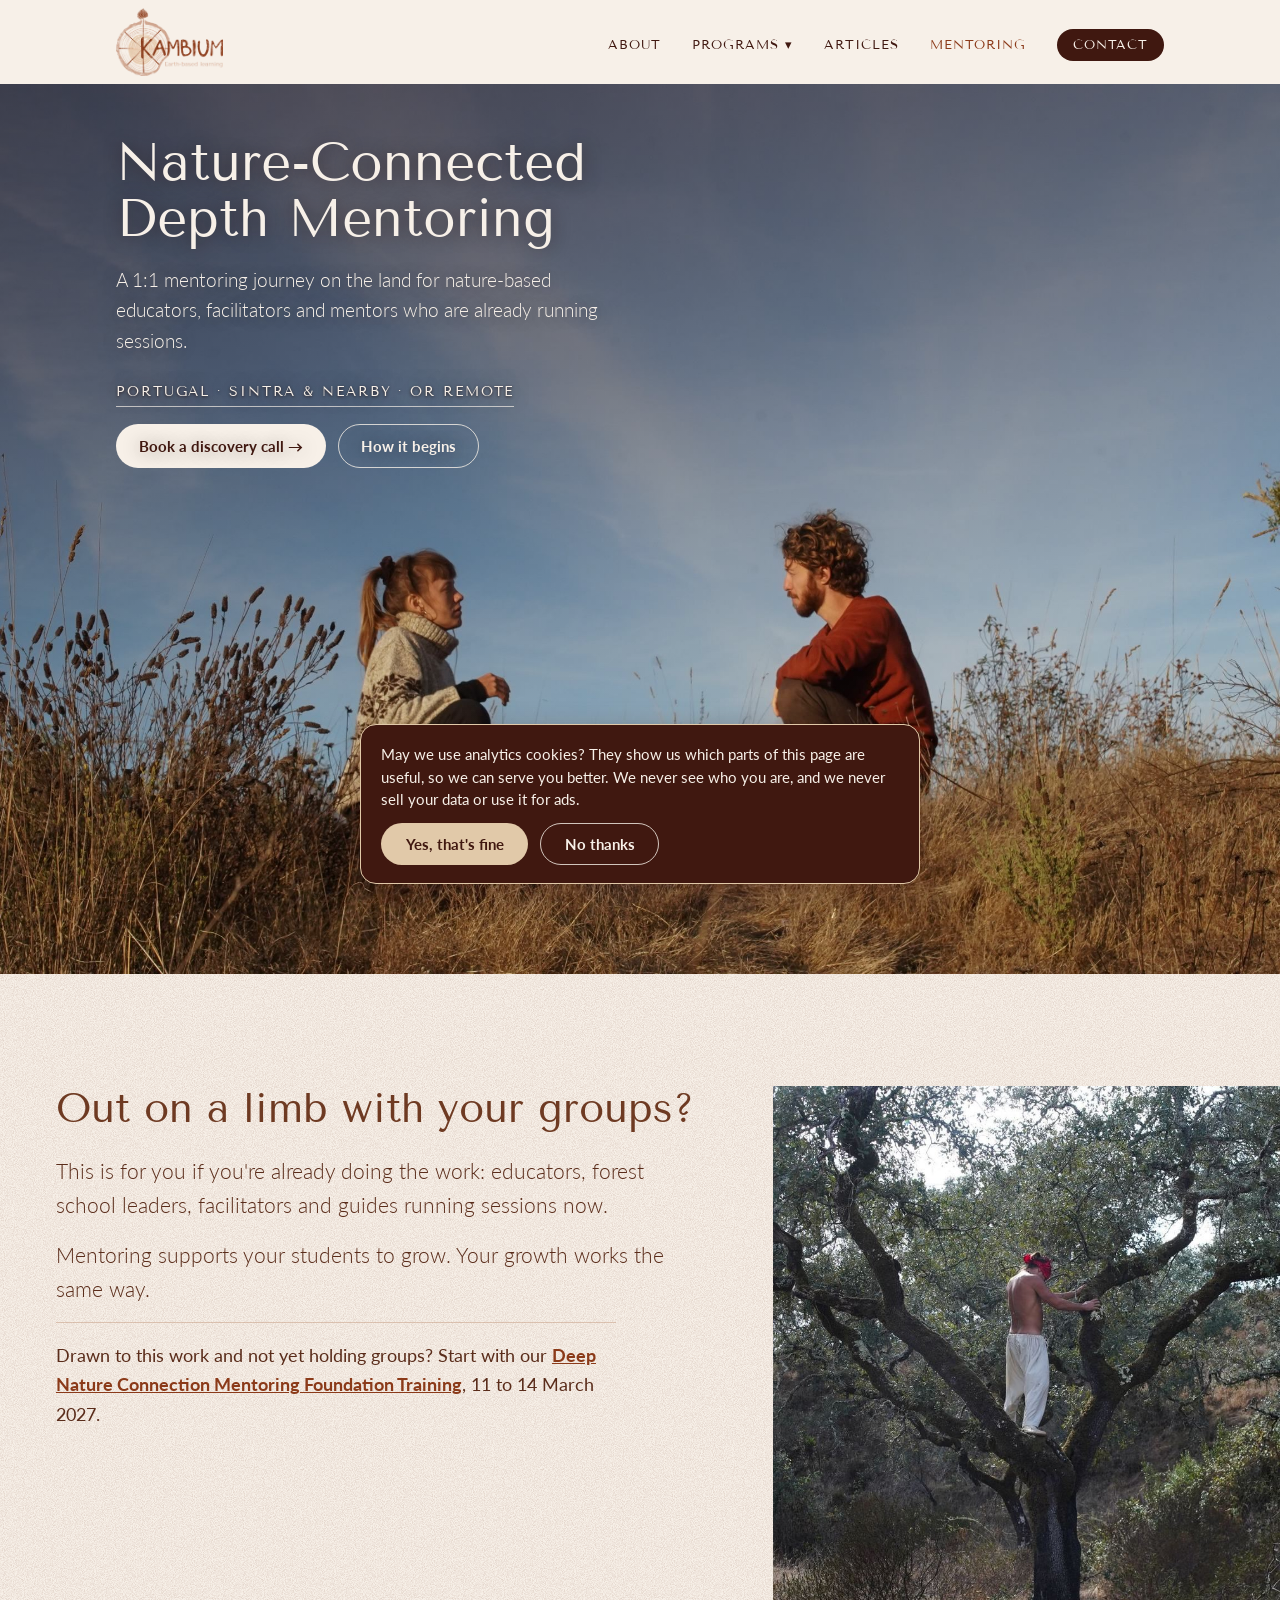
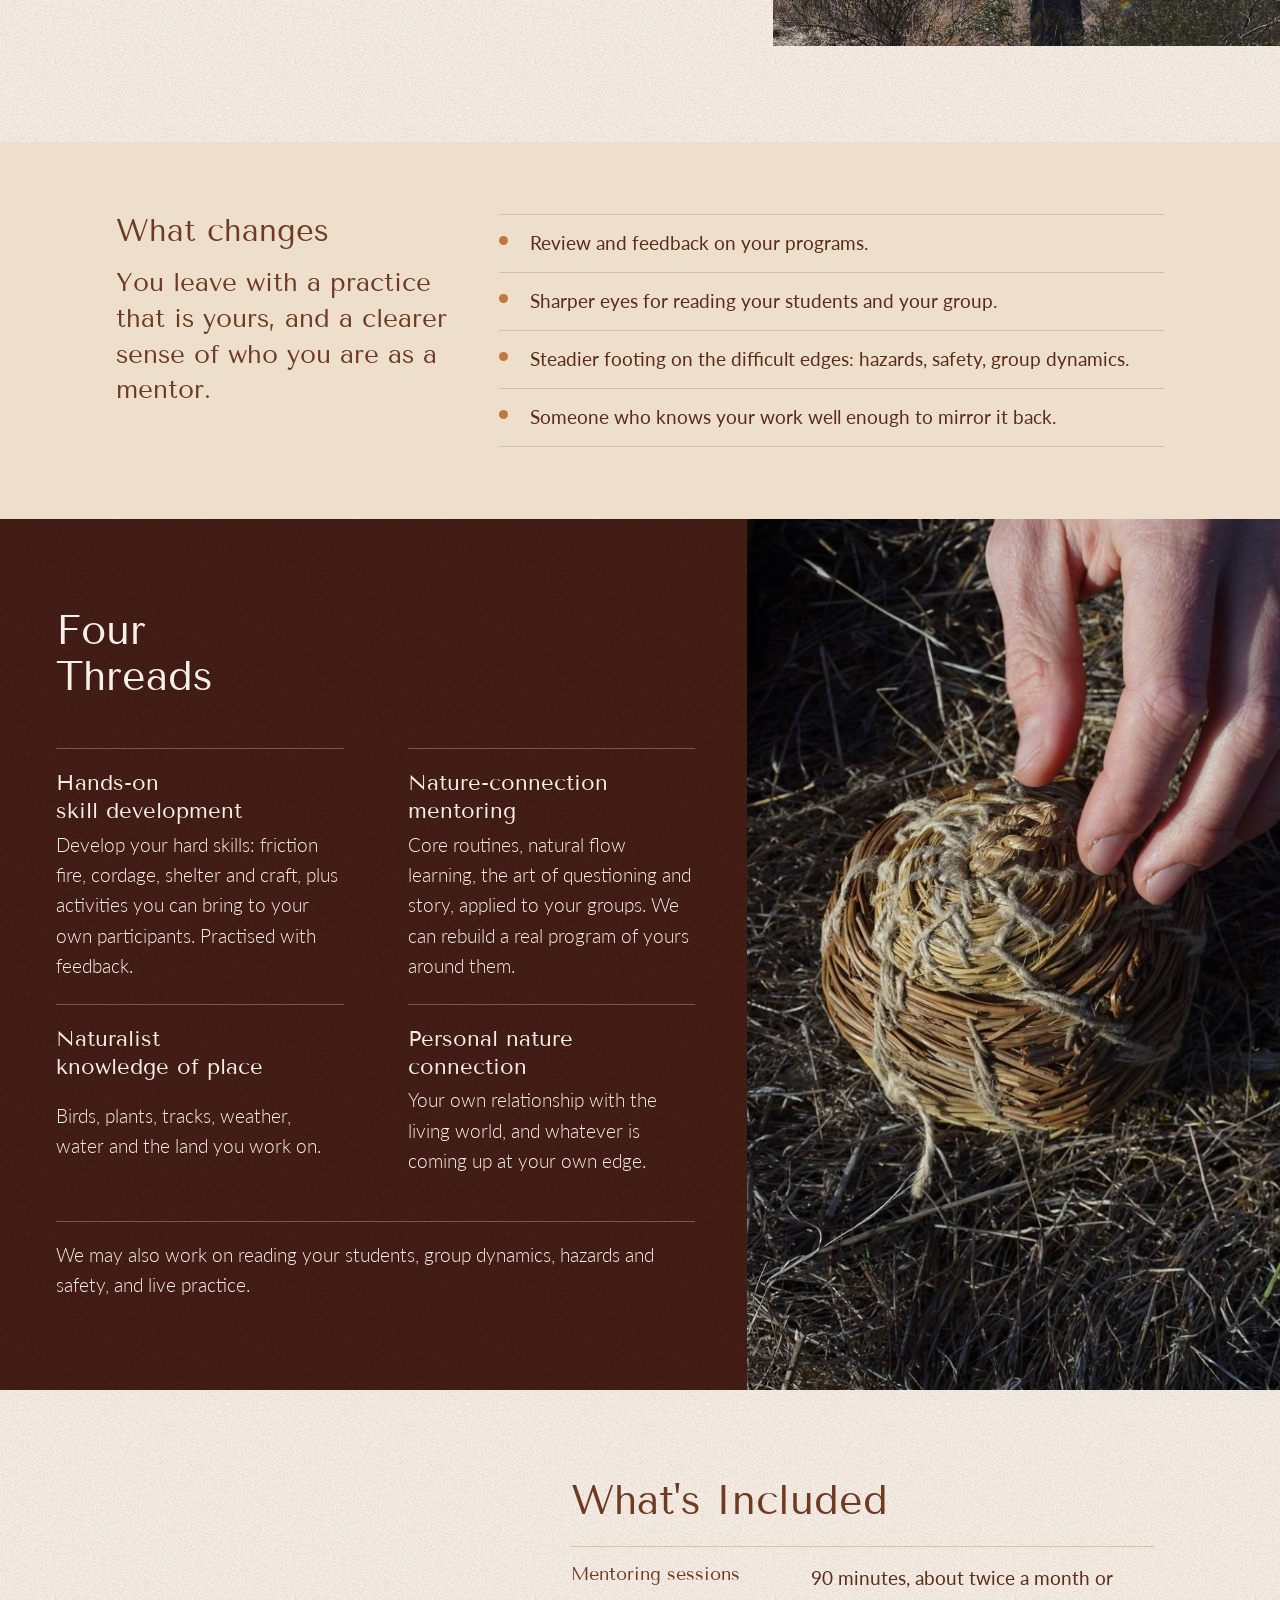
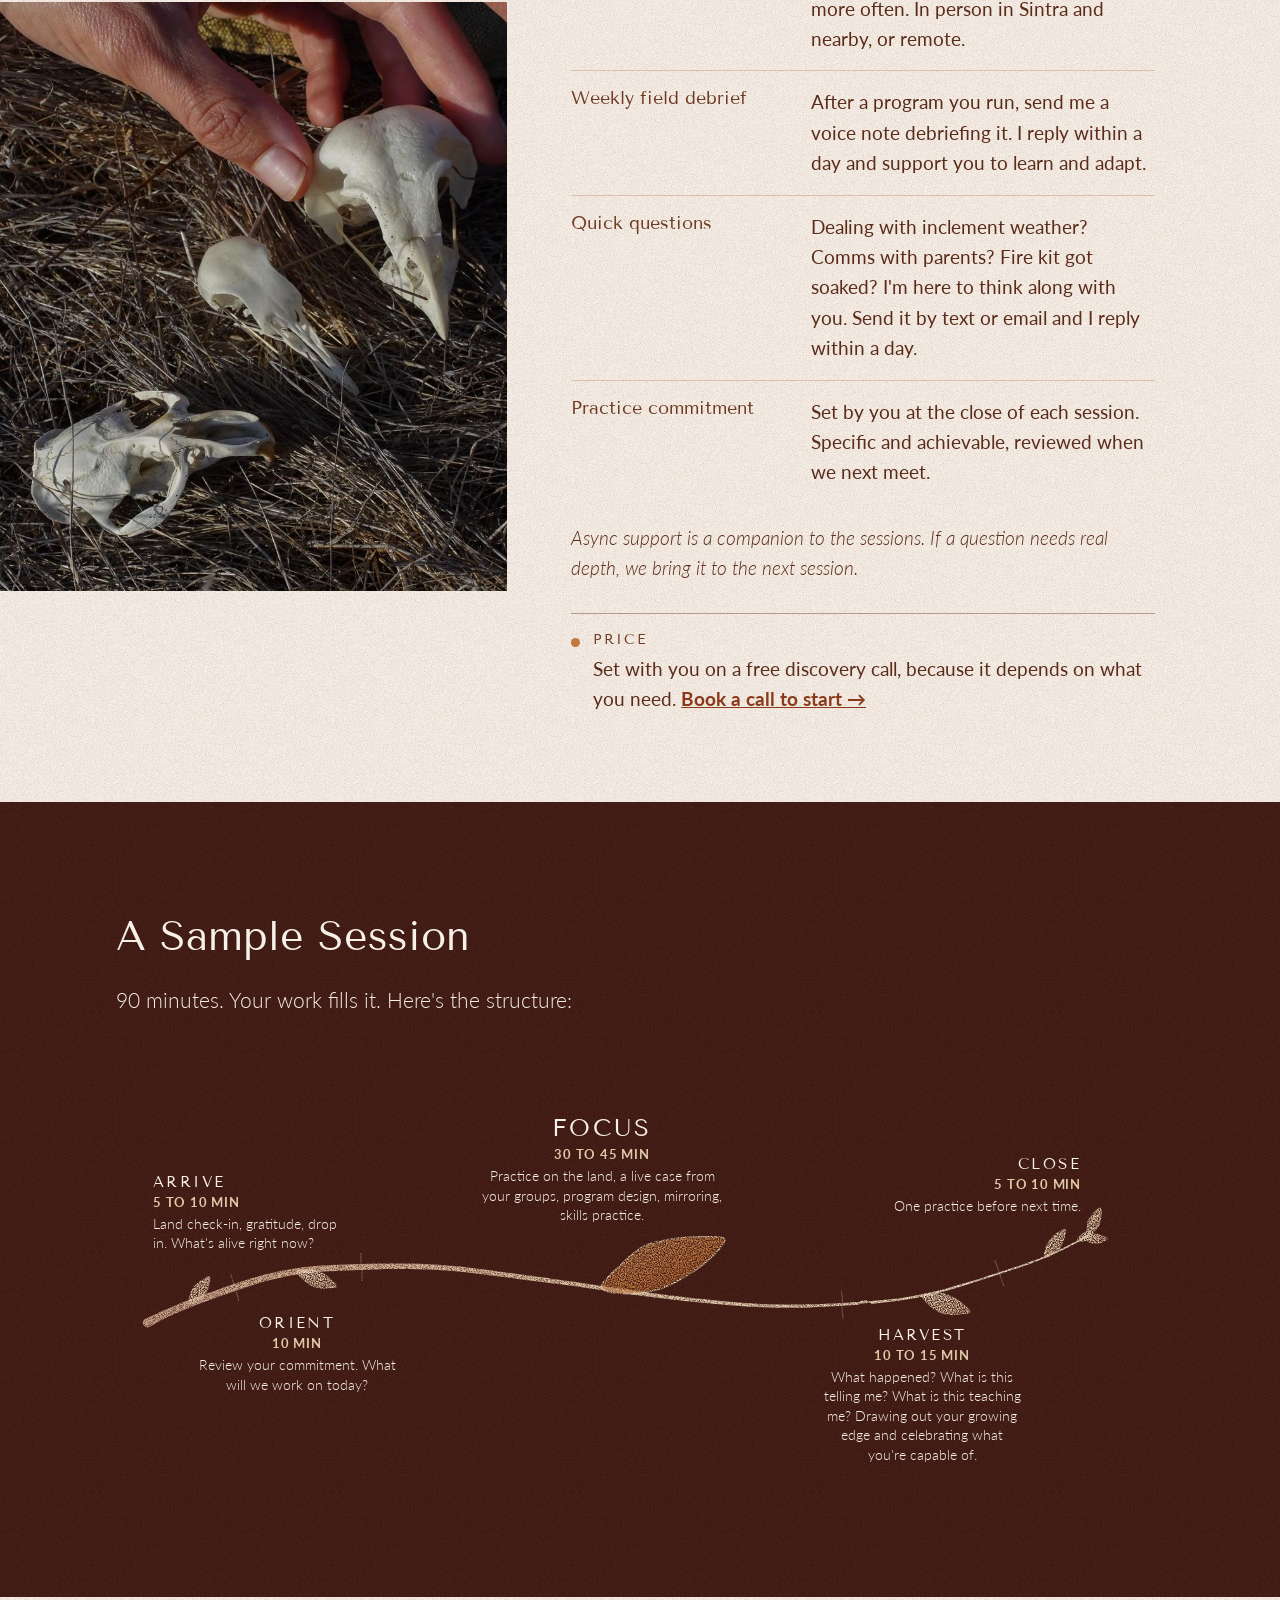
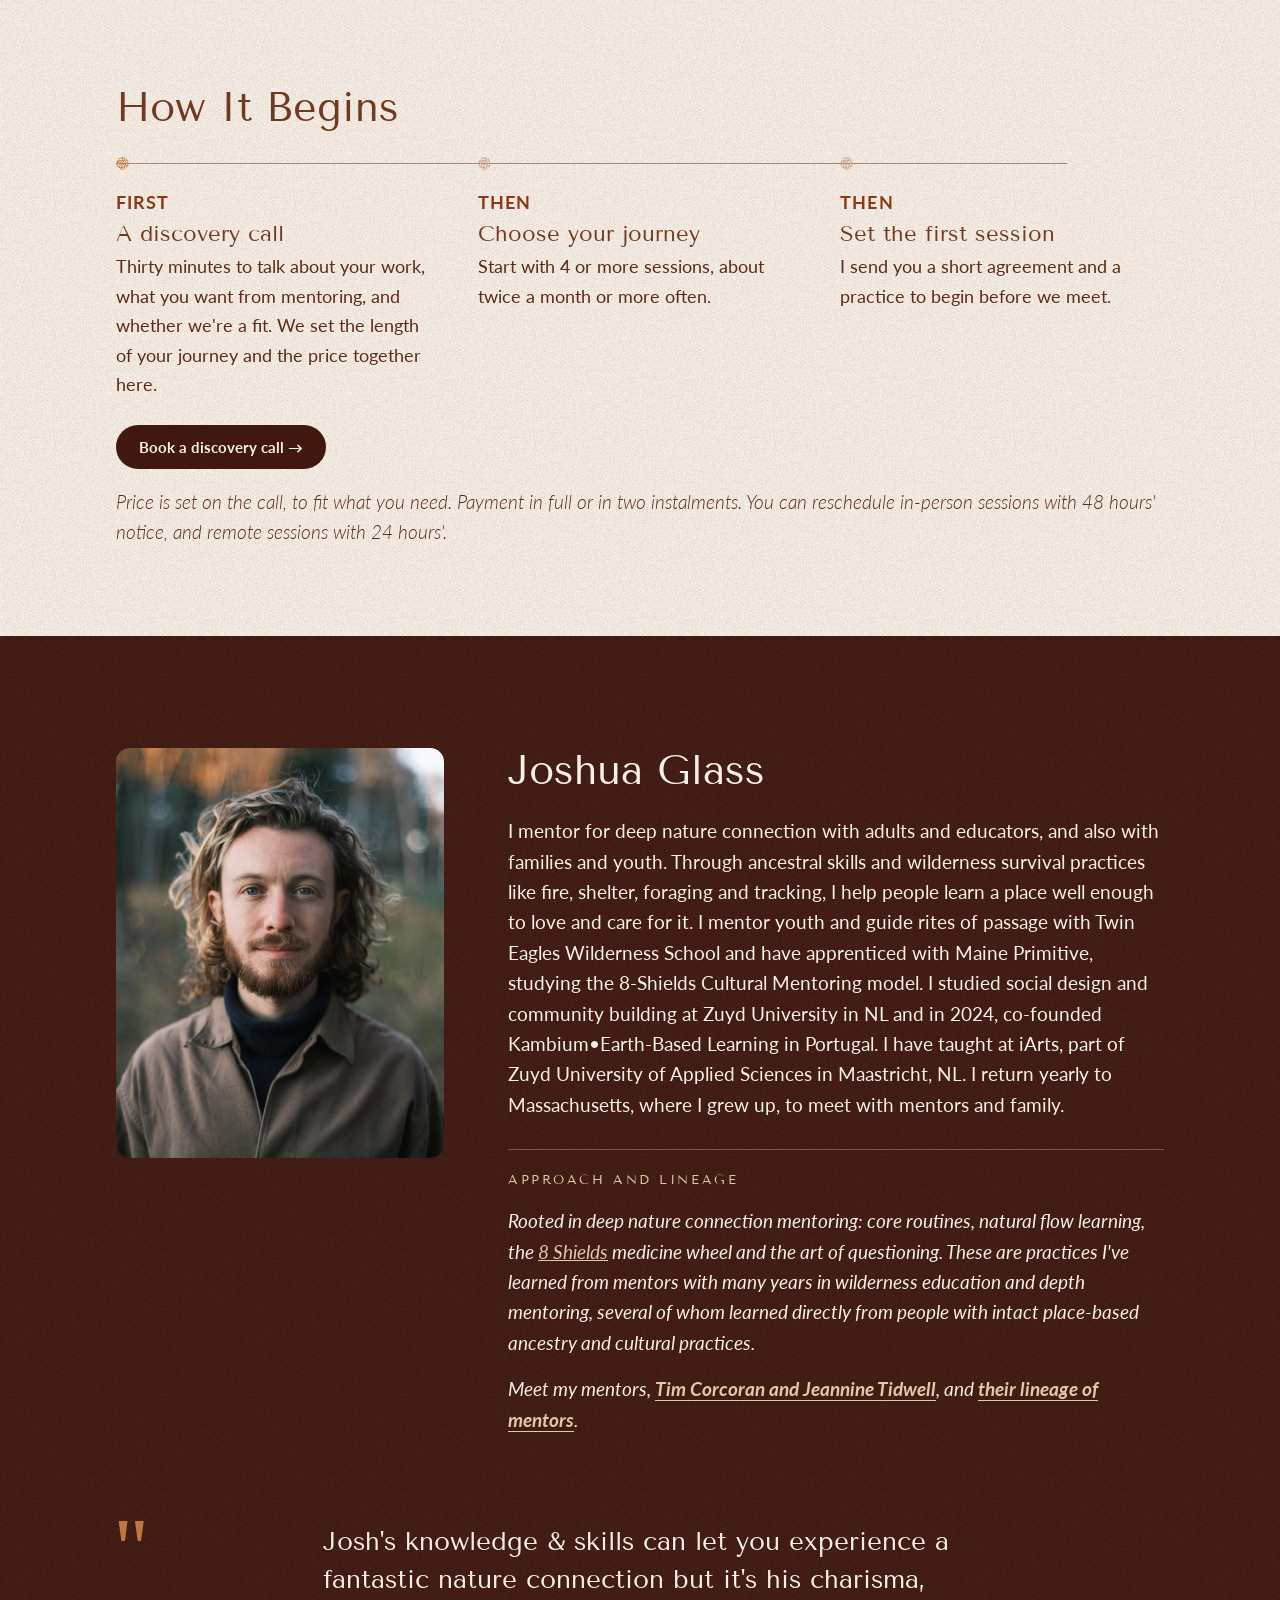
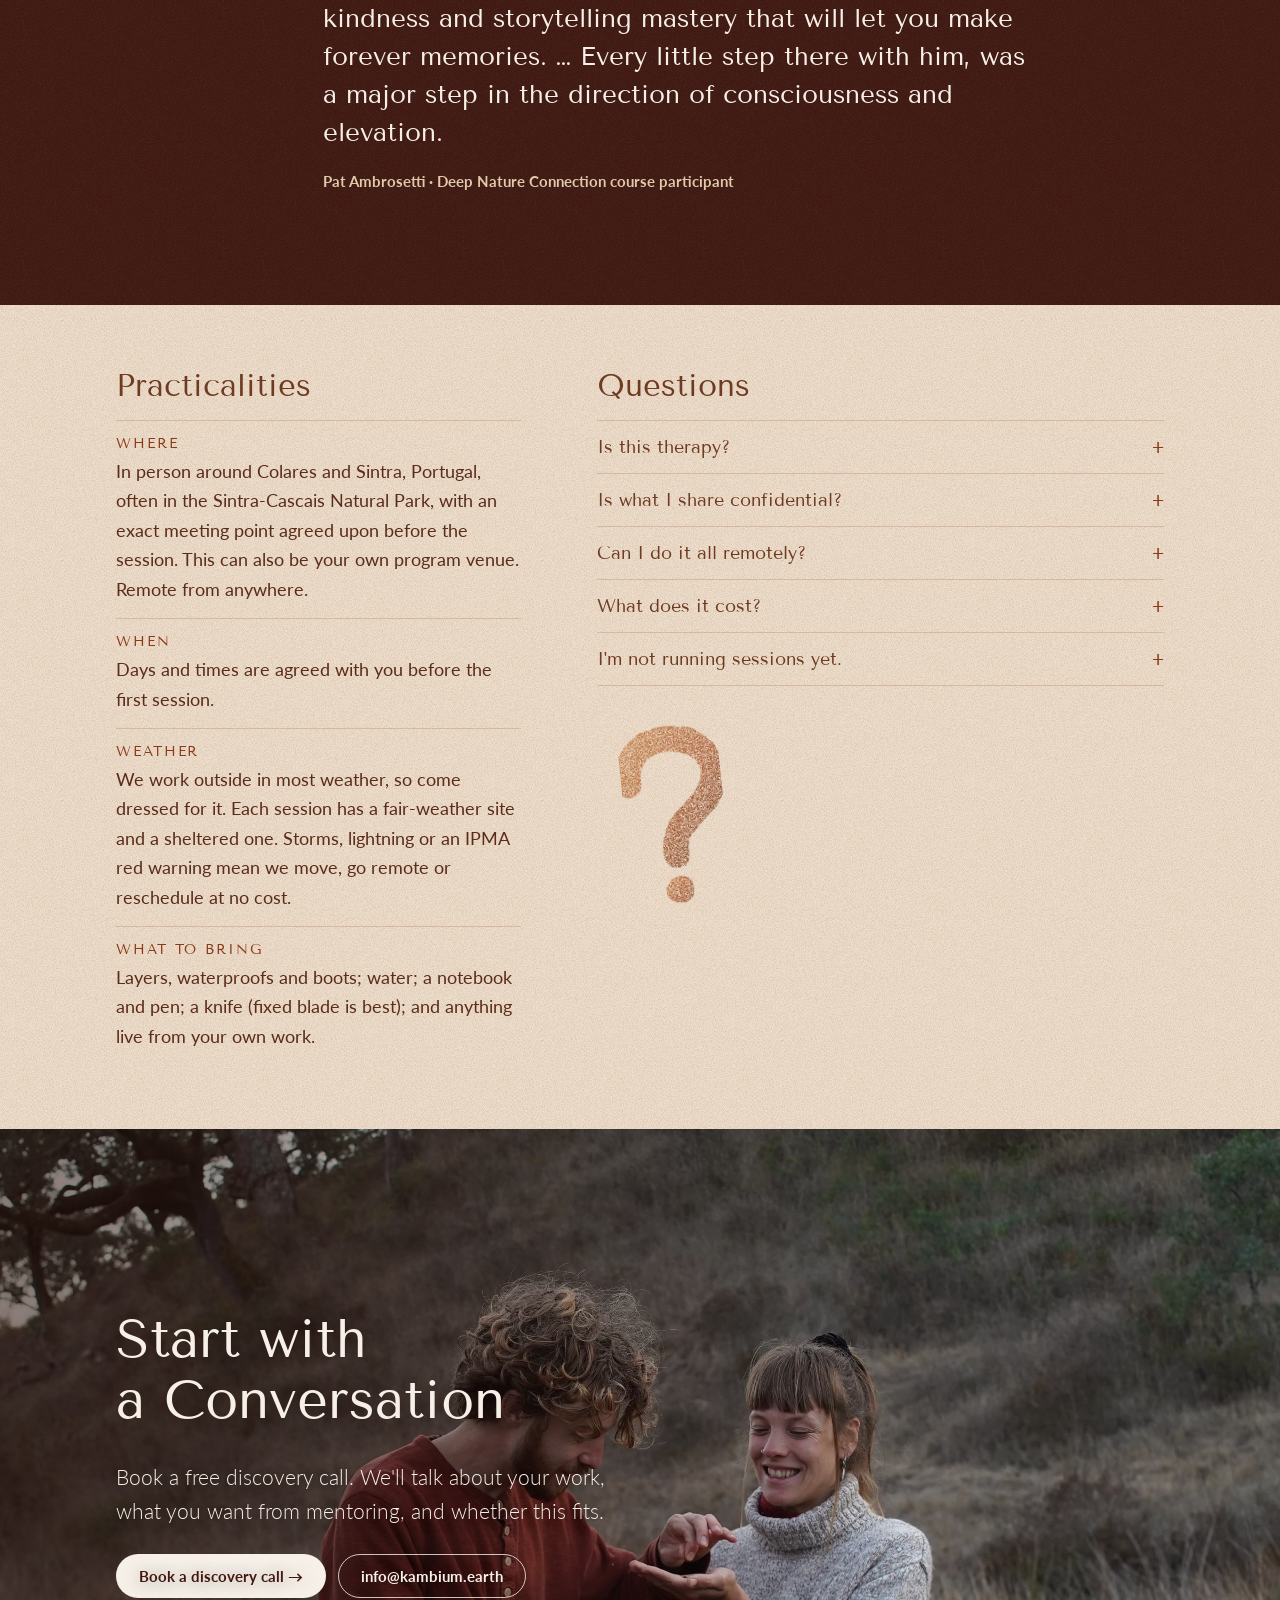
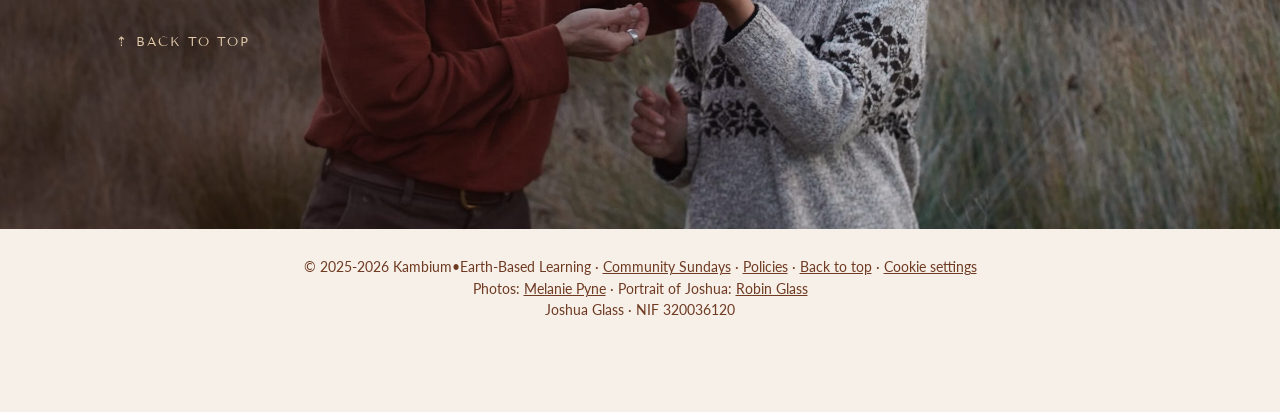
==== mentoring/index.html @ 5b33820f "Add mentoring page, nav links, boys secondary link, guides" ====
<!doctype html>
<html lang="en">
<head>
<meta charset="utf-8">
<meta name="viewport" content="width=device-width, initial-scale=1">
<title>Nature-Connected Depth Mentoring · Kambium•Earth</title>
<meta name="description" content="1:1 mentoring on the land for nature-based educators, facilitators and mentors already running sessions. In person around Sintra, Portugal, or remote. Free discovery call.">
<link rel="canonical" href="https://kambium.earth/mentoring/">
<meta property="og:site_name" content="Kambium•Earth-Based Learning">
<meta property="og:locale" content="en_GB">
<meta property="og:type" content="website">
<meta property="og:url" content="https://kambium.earth/mentoring/">
<meta property="og:title" content="Nature-Connected Depth Mentoring · Kambium•Earth">
<meta property="og:description" content="1:1 mentoring on the land for nature-based educators, facilitators and mentors already running sessions. In person around Sintra, Portugal, or remote. Free discovery call.">
<meta property="og:image" content="https://kambium.earth/images/og-mentoring.jpg?v=20261116a">
<meta property="og:image:secure_url" content="https://kambium.earth/images/og-mentoring.jpg?v=20261116a">
<meta property="og:image:type" content="image/jpeg">
<meta property="og:image:width" content="1200">
<meta property="og:image:height" content="630">
<meta property="og:image:alt" content="Two people sitting in conversation on a dry grassy hilltop near Sintra">
<meta name="twitter:card" content="summary_large_image">
<meta name="twitter:title" content="Nature-Connected Depth Mentoring · Kambium•Earth">
<meta name="twitter:description" content="1:1 mentoring on the land for nature-based educators, facilitators and mentors already running sessions. In person around Sintra, Portugal, or remote. Free discovery call.">
<meta name="twitter:image" content="https://kambium.earth/images/og-mentoring.jpg?v=20261116a">
<meta name="twitter:image:alt" content="Two people sitting in conversation on a dry grassy hilltop near Sintra">
<meta itemprop="image" content="https://kambium.earth/images/og-mentoring.jpg?v=20261116a">
<meta name="theme-color" content="#401810">
<link rel="icon" href="/images/favicon.png">
<link rel="apple-touch-icon" href="/images/apple-touch-icon.png">
<!-- Google Analytics with consent mode: no analytics cookies until the visitor accepts -->
<script>
window.dataLayer=window.dataLayer||[];function gtag(){dataLayer.push(arguments);}
var kc=null;try{kc=localStorage.getItem('kc')}catch(e){}
gtag('consent','default',{ad_storage:'denied',ad_user_data:'denied',ad_personalization:'denied',analytics_storage:kc==='yes'?'granted':'denied'});
gtag('js',new Date());gtag('config','G-C5XQDPP2Z3');
</script>
<script async src="https://www.googletagmanager.com/gtag/js?id=G-C5XQDPP2Z3"></script>
<link rel="preconnect" href="https://fonts.googleapis.com">
<link rel="preconnect" href="https://fonts.gstatic.com" crossorigin>
<link href="https://fonts.googleapis.com/css2?family=Tenor+Sans&family=Lato:ital,wght@0,300;0,400;0,700;1,400&display=swap" rel="stylesheet">
<link rel="stylesheet" href="/style.css?v=20261112a">
<link href="https://fonts.googleapis.com/css2?family=Lato:ital,wght@0,300;1,300&display=swap" rel="stylesheet">
<link rel="stylesheet" href="/mentoring/mentoring.css?v=20261116a">
</head>
<body>

<svg width="0" height="0" style="position:absolute" aria-hidden="true" focusable="false"><defs>
<filter id="riso" x="-5%" y="-5%" width="110%" height="110%" color-interpolation-filters="sRGB"><feTurbulence type="fractalNoise" baseFrequency="0.85" numOctaves="2" seed="11" result="n"/><feColorMatrix in="n" type="matrix" values="0 0 0 0 0  0 0 0 0 0  0 0 0 0 0  0 0 0 -2.4 1.73" result="m"/><feComposite in="SourceGraphic" in2="m" operator="in"/></filter>
<filter id="risoFine" x="-5%" y="-5%" width="110%" height="110%" color-interpolation-filters="sRGB"><feTurbulence type="fractalNoise" baseFrequency="1.6" numOctaves="1" seed="5" result="n"/><feColorMatrix in="n" type="matrix" values="0 0 0 0 0  0 0 0 0 0  0 0 0 0 0  0 0 0 -2 1.76" result="m"/><feComposite in="SourceGraphic" in2="m" operator="in"/></filter>
<radialGradient id="gHeart" cx="48%" cy="50%" r="55%"><stop offset="0" stop-color="#e1c9a9" stop-opacity="1"/><stop offset=".65" stop-color="#e1c9a9" stop-opacity=".75"/><stop offset="1" stop-color="#e1c9a9" stop-opacity=".3"/></radialGradient>
<linearGradient id="gBark" x1="0" y1="0" x2="1" y2="1"><stop offset="0" stop-color="#c8a088" stop-opacity=".85"/><stop offset="1" stop-color="#c8a088" stop-opacity=".45"/></linearGradient>
<linearGradient id="gBud" x1="0" y1="0" x2="1" y2="1"><stop offset="0" stop-color="#efe0cb"/><stop offset=".5" stop-color="#e1c9a9"/><stop offset="1" stop-color="#c8a088"/></linearGradient>
<linearGradient id="gStem" x1="0" y1="0" x2="1" y2="0"><stop offset="0" stop-color="#4a2317"/><stop offset=".55" stop-color="#6e3a22"/><stop offset="1" stop-color="#a8552c"/></linearGradient>
<linearGradient id="gStemB" x1="0" y1="0" x2="1" y2="0"><stop offset="0" stop-color="#c8a088"/><stop offset=".55" stop-color="#e1c9a9"/><stop offset="1" stop-color="#efe0cb"/></linearGradient>
<linearGradient id="gEmber" x1="0" y1="0" x2="1" y2="1"><stop offset="0" stop-color="#d19a6b"/><stop offset=".55" stop-color="#c0783f"/><stop offset="1" stop-color="#a8552c"/></linearGradient>
</defs></svg>

<header class="nav" id="top">
  <div class="wrap">
    <a class="logo" href="/" aria-label="Kambium•Earth home">
      <img src="/images/logo.webp" alt="Kambium•Earth-Based Learning">
    </a>
    <button class="menu-btn" type="button" aria-expanded="false" aria-controls="site-nav">Menu</button>
    <nav aria-label="Site" id="site-nav">
      <ul>
        <li><a href="/#about">About</a></li>
        <li class="drop"><a href="/#events" aria-haspopup="true">Programs ▾</a>
          <ul class="sub">
            <li><a href="https://sundays.kambium.earth">Community Sundays</a></li>
            <li><a href="https://www.tickettailor.com/events/kambiumpartners/2012165">Mentoring Foundation Training</a></li>
            <li><a href="/boys">Boys</a></li>
          </ul>
        </li>
        <li class="hide-md"><a href="/#articles">Articles</a></li>
        <li class="hide-md"><a href="/mentoring/" aria-current="page">Mentoring</a></li>
        <li><a class="book" href="/#contact">Contact</a></li>
      </ul>
    </nav>
  </div>
</header>

<main class="mp">
<section class="band bark" id="hero" data-v="c">
  <div class="mhero">
    <div class="words">
      <h1 class="h1">Nature-Connected Depth Mentoring</h1>
      <p class="one">A 1:1 mentoring journey on the land for nature-based educators, facilitators and mentors who are already running sessions.</p>
      <p><span class="place">Portugal · Sintra &amp; nearby · or remote</span></p>
      <div class="btns">
        <a class="btn light" href="https://calendar.proton.me/bookings#GZW1XOMPQpm2MHKZGPfYGZZsphySYwBGRJtuwtjv81U=">Book a discovery call →</a>
        <a class="btn ghost" href="#begin">How it begins</a>
      </div>
    </div>
    <figure>
      <picture>
        <img fetchpriority="high" src="/images/mentoring/mentoring-hero-1200.jpg" srcset="/images/mentoring/mentoring-hero-1200.jpg 1200w, /images/mentoring/mentoring-hero.jpg 2400w" sizes="100vw" alt="Two people sitting in conversation on a dry grassy hilltop">
      </picture>
    </figure>
  </div>
</section>

<section class="band pad-l who-sec" id="who" data-nav="Who it's for">
  <div class="who">
    <div class="txt">
      <h2 class="h2">Out on a limb with your groups?</h2>
      <p class="lead">This is for you if you're already doing the work: educators, forest school leaders, facilitators and guides running sessions now.</p>
      <p class="lead">Mentoring supports your students to grow. Your growth works the same way.</p>
      <p class="door">Drawn to this work and not yet holding groups? Start with our <a href="https://www.tickettailor.com/events/kambiumpartners/2012165">Deep Nature Connection Mentoring Foundation Training</a>, 11 to 14 March 2027.</p>
    </div>
    <figure>
      <div class="ph"><img src="/images/mentoring/mentoring-tree-800.jpg" srcset="/images/mentoring/mentoring-tree-800.jpg 800w, /images/mentoring/mentoring-tree.jpg 1133w" sizes="(min-width:761px) 42vw, 100vw" alt="A person standing high in the branches of a cork oak"></div>
    </figure>
  </div>
  <div class="changes-band"><div class="wrap">
    <div class="changes">
      <div>
        <h3 class="h2" style="font-size:clamp(1.5rem,2.4vw,2rem)">What changes</h3>
        <p class="closer">You leave with a practice that is yours, and a clearer sense of who you are as a mentor.</p>
      </div>
      <div>
        <ul>
          <li>Review and feedback on your programs.</li>
          <li>Sharper eyes for reading your students and your group.</li>
          <li>Steadier footing on the difficult edges: hazards, safety, group dynamics.</li>
          <li>Someone who knows your work well enough to mirror it back.</li>
        </ul>
      </div>
    </div>
  </div></div>
</section>

<section class="band bark threads" id="threads" data-nav="Four threads">
  <div class="thgrid">
  <div class="thtext">
    <div class="strands-head">
      <h2 class="h2" style="margin:0">Four Threads</h2>
    </div>
    <ul class="strands">
      <li><h3 class="h3">Hands-on skill development</h3><p>Develop your hard skills: friction fire, cordage, shelter and craft, plus activities you can bring to your own participants. Practised with feedback.</p></li>
      <li><h3 class="h3">Nature-connection mentoring</h3><p>Core routines, natural flow learning, the art of questioning and story, applied to your groups. We can rebuild a real program of yours around them.</p></li>
      <li><h3 class="h3">Naturalist knowledge of place</h3><p>Birds, plants, tracks, weather, water and the land you work on.</p></li>
      <li><h3 class="h3">Personal nature connection</h3><p>Your own relationship with the living world, and whatever is coming up at your own edge.</p></li>
    </ul>
    <p class="also">We may also work on reading your students, group dynamics, hazards and safety, and live practice.</p>
  </div>
  <figure class="thphoto"><img src="/images/mentoring/mentoring-cordage-800.jpg" srcset="/images/mentoring/mentoring-cordage-800.jpg 800w, /images/mentoring/mentoring-cordage.jpg 1600w" sizes="(min-width:901px) 42vw, 100vw" alt="Hands holding a ball of hand-twined cordage on dry grass" loading="lazy"></figure>
  </div>
</section>

<section class="band pad-m" id="included" data-nav="What's included">
  <div class="incgrid">
  <figure class="incphoto"><img src="/images/mentoring/mentoring-skulls-800.jpg" srcset="/images/mentoring/mentoring-skulls-800.jpg 800w, /images/mentoring/mentoring-skulls.jpg 1200w" sizes="(min-width:761px) 42vw, 100vw" alt="Hands laying small bird skulls in dry grass" loading="lazy"></figure>
  <div class="inc">
    <h2 class="h2">What's Included</h2>
    <dl>
      <div><dt>Mentoring sessions</dt><dd>90 minutes, about twice a month or more often. In person in Sintra and nearby, or remote.</dd></div>
      <div><dt>Weekly field debrief</dt><dd>After a program you run, send me a voice note debriefing it. I reply within a day and support you to learn and adapt.</dd></div>
      <div><dt>Quick questions</dt><dd>Dealing with inclement weather? Comms with parents? Fire kit got soaked? I'm here to think along with you. Send it by text or email and I reply within a day.</dd></div>
      <div><dt>Practice commitment</dt><dd>Set by you at the close of each session. Specific and achievable, reviewed when we next meet.</dd></div>
    </dl>
    <p class="fine">Async support is a companion to the sessions. If a question needs real depth, we bring it to the next session.</p>
    <div class="pricenote"><p class="pl">Price</p><p>Set with you on a free discovery call, because it depends on what you need. <a href="https://calendar.proton.me/bookings#GZW1XOMPQpm2MHKZGPfYGZZsphySYwBGRJtuwtjv81U=">Book a call to start →</a></p></div>
  </div>
  </div>
</section>


<section class="band bark pad-l willow" id="session" data-nav="A sample session">
  <div class="wrap">
    <div class="head">
      <h2 class="h2">A Sample Session</h2>
      <p class="lead">90 minutes. Your work fills it. Here's the structure:</p>
    </div>
    <div class="desk"><svg class="k-draw" viewBox="0 0 1000 460" role="img" aria-label="A willow shoot with five buds. Each bud and its stretch of stem is sized by the minutes of that phase: Focus, 30 to 45 minutes, is the largest."><defs><filter id="inkA" x="-5%" y="-5%" width="110%" height="110%"><feTurbulence type="fractalNoise" baseFrequency="0.022" numOctaves="2" seed="7" result="n"/><feDisplacementMap in="SourceGraphic" in2="n" scale="1.8"/></filter></defs><g filter="url(#inkA)">
<path class="stem" d="M31.3 302.4 C34.3 302.3 40.7 297.2 45.5 294.9 C50.3 292.5 55.2 290.4 60.1 288.3 C65 286.1 69.9 284.2 74.9 282.2 C79.8 280.3 84.8 278.4 89.8 276.6 C94.8 274.7 99.7 272.9 104.7 271.1 C109.7 269.3 114.7 267.5 119.8 265.7 C124.8 264 129.8 262.3 134.9 260.7 C140 259.1 145.1 257.5 150.3 256.1 C155.4 254.8 160.6 253.5 165.8 252.4 C171.1 251.3 176.3 250.3 181.6 249.5 C186.9 248.7 192.2 248.1 197.5 247.6 C202.8 247 208.2 246.6 213.5 246.3 C218.8 245.9 224.1 245.7 229.5 245.4 C234.8 245.2 240.1 245 245.5 244.9 C250.8 244.7 256.1 244.5 261.5 244.4 C266.8 244.3 272.2 244.1 277.5 244.1 C282.8 244 288.2 244 293.5 244 C298.9 244.1 304.3 244.2 309.6 244.4 C315 244.6 320.3 244.9 325.6 245.2 C331 245.6 336.3 246 341.7 246.6 C347 247.1 352.3 247.7 357.6 248.3 C363 248.9 368.3 249.6 373.6 250.2 C378.9 250.9 384.2 251.6 389.6 252.3 C394.9 253 400.2 253.7 405.5 254.4 C410.8 255.1 416.1 255.7 421.5 256.4 C426.8 257.1 432.1 257.8 437.4 258.5 C442.7 259.2 448.1 259.9 453.4 260.6 C458.7 261.3 464 262.1 469.3 262.8 C474.7 263.6 480 264.4 485.3 265.1 C490.6 265.9 495.9 266.7 501.2 267.4 C506.5 268.2 511.9 268.9 517.2 269.7 C522.5 270.4 527.8 271.1 533.2 271.8 C538.5 272.4 543.8 273.1 549.2 273.7 C554.5 274.4 559.9 275 565.2 275.5 C570.5 276.1 575.9 276.7 581.2 277.3 C586.6 277.8 591.9 278.3 597.3 278.8 C602.6 279.4 608 279.8 613.3 280.3 C618.7 280.7 624.1 281.1 629.4 281.5 C634.8 281.8 640.2 282.1 645.6 282.3 C650.9 282.6 656.3 282.7 661.7 282.8 C667.1 282.8 672.5 282.8 677.8 282.8 C683.2 282.7 688.6 282.5 694 282.4 C699.3 282.2 704.7 281.9 710.1 281.7 C715.5 281.4 720.8 281.1 726.2 280.8 C731.6 280.5 736.9 280.2 742.3 279.8 C747.7 279.4 753 279 758.4 278.5 C763.7 278 769.1 277.5 774.4 276.8 C779.8 276.2 785.1 275.5 790.4 274.6 C795.8 273.8 801.1 272.8 806.3 271.7 C811.6 270.6 816.9 269.4 822.1 268 C827.3 266.7 832.5 265.3 837.6 263.8 C842.8 262.3 848 260.7 853.1 259.1 C858.2 257.5 863.3 255.8 868.4 254.1 C873.5 252.5 878.6 250.8 883.7 249.1 C888.8 247.4 893.9 245.8 899 244 C904.1 242.3 909.2 240.5 914.3 238.7 C919.3 236.8 924.3 234.9 929.3 232.8 C934.3 230.7 939.2 228.6 944.1 226.3 C948.9 224 953.7 221.5 958.5 218.9 C963.2 216.4 970.3 212.4 972.5 210.9 C974.7 209.4 974.3 208.5 971.8 209.7 C969.4 210.8 962.5 215.1 957.8 217.6 C953.1 220.1 948.3 222.6 943.4 224.8 C938.5 227.1 933.6 229.3 928.6 231.3 C923.7 233.3 918.6 235.2 913.6 237 C908.5 238.9 903.5 240.6 898.4 242.3 C893.3 244 888.2 245.7 883.1 247.3 C878 249 872.9 250.6 867.8 252.2 C862.7 253.8 857.6 255.5 852.5 257 C847.4 258.6 842.3 260.2 837.1 261.6 C832 263.1 826.8 264.5 821.6 265.8 C816.4 267.1 811.1 268.3 805.9 269.3 C800.6 270.4 795.3 271.3 790 272.2 C784.7 273 779.4 273.7 774.1 274.3 C768.8 274.9 763.4 275.4 758.1 275.8 C752.7 276.3 747.4 276.7 742.1 277 C736.7 277.4 731.4 277.7 726 278 C720.7 278.3 715.3 278.5 710 278.7 C704.6 279 699.3 279.2 693.9 279.3 C688.6 279.5 683.2 279.6 677.8 279.6 C672.5 279.7 667.1 279.6 661.8 279.5 C656.4 279.4 651.1 279.3 645.7 279 C640.3 278.8 635 278.4 629.6 278.1 C624.3 277.7 619 277.3 613.6 276.8 C608.3 276.3 602.9 275.8 597.6 275.2 C592.3 274.7 586.9 274.1 581.6 273.6 C576.3 273 571 272.4 565.6 271.8 C560.3 271.1 555 270.5 549.7 269.8 C544.3 269.2 539 268.5 533.7 267.8 C528.4 267.1 523.1 266.3 517.8 265.6 C512.4 264.8 507.1 264 501.8 263.3 C496.5 262.5 491.2 261.7 485.9 260.9 C480.6 260.1 475.3 259.3 470 258.5 C464.7 257.7 459.4 256.9 454 256.2 C448.7 255.4 443.4 254.7 438.1 253.9 C432.8 253.2 427.4 252.5 422.1 251.8 C416.8 251 411.5 250.3 406.1 249.6 C400.8 248.9 395.5 248.1 390.2 247.4 C384.8 246.7 379.5 246 374.2 245.2 C368.9 244.5 363.5 243.8 358.2 243.2 C352.8 242.5 347.5 241.9 342.1 241.3 C336.8 240.8 331.4 240.3 326 239.9 C320.7 239.5 315.3 239.2 309.9 238.9 C304.5 238.7 299.1 238.5 293.7 238.4 C288.4 238.4 283 238.4 277.6 238.4 C272.2 238.4 266.8 238.5 261.4 238.6 C256 238.7 250.6 238.8 245.3 238.9 C239.9 239.1 234.5 239.2 229.1 239.4 C223.7 239.6 218.3 239.8 212.9 240.1 C207.5 240.4 202.1 240.8 196.7 241.3 C191.3 241.8 186 242.4 180.6 243.2 C175.2 244 169.9 244.9 164.6 245.9 C159.3 247 154 248.3 148.8 249.6 C143.5 251 138.3 252.5 133.1 254.1 C128 255.7 122.8 257.4 117.7 259.1 C112.6 260.8 107.5 262.6 102.4 264.4 C97.3 266.2 92.2 268 87.1 269.8 C82.1 271.7 77 273.5 71.9 275.5 C66.9 277.4 61.8 279.3 56.8 281.4 C51.8 283.5 46.8 285.7 41.9 288 C37 290.3 29.2 293 27.4 295.4 C25.6 297.8 28.3 302.4 31.3 302.4 Z"/>
<path class="bud" d="M73.4 278.9 C74.4 279.6 77.9 277.6 80.2 276.3 C82.4 275 84.9 273.3 86.8 271.2 C88.7 269 90.3 266.1 91.4 263.6 C92.5 261.2 92.9 258.6 93.3 256.6 C93.6 254.6 94.2 252.3 93.5 251.8 C92.9 251.3 91.1 252.7 89.3 253.7 C87.6 254.7 85.2 255.8 83.2 257.5 C81.1 259.2 78.5 261.5 77 263.8 C75.4 266.2 74.7 269.3 74.1 271.8 C73.5 274.3 72.4 278.1 73.4 278.9 Z"/>
<path class="bud" d="M181.1 246.4 C180.6 247.7 184.3 250.9 186.6 253.2 C188.9 255.4 191.7 258.3 194.8 259.9 C197.9 261.5 202.1 262.3 205.4 262.7 C208.7 263.2 212 262.8 214.5 262.5 C217 262.3 219.9 262.3 220.3 261.4 C220.7 260.5 218.3 258.8 216.6 257.1 C214.9 255.3 212.7 252.7 210 250.8 C207.3 248.9 203.6 246.7 200.3 245.7 C196.9 244.7 192.9 244.9 189.7 245 C186.5 245.1 181.6 245 181.1 246.4 Z"/>
<path class="hair" d="M114.6 249 C115.1 250.5 116.5 254.9 117.5 257.9 C118.5 260.9 119.5 263.8 120.4 266.8 C121.3 269.8 122.4 274.3 122.8 275.8"/>
<path class="bud bold" d="M485.6 263 C487.4 267.5 503.6 268.6 513.6 268.7 C523.6 268.7 535.2 266.8 545.7 263.2 C556.2 259.7 567.8 252.8 576.5 247.2 C585.2 241.6 592.7 235.2 598.1 229.7 C603.5 224.1 610.1 216.9 608.9 213.9 C607.7 210.9 598.6 212 591 211.8 C583.3 211.6 573.2 211.5 562.8 213 C552.5 214.5 538.8 216 528.8 220.8 C518.8 225.6 510 234.7 502.8 241.7 C495.6 248.7 483.8 258.5 485.6 263 Z"/>
<path class="hair" d="M244.9 227.9 C244.9 229.5 244.8 234.1 245 237.2 C245.2 240.3 246 243.4 246.1 246.5 C246.2 249.6 245.9 254.3 245.8 255.9"/>
<path class="bud" d="M806.1 270.5 C805.5 272.2 809.9 276.4 812.7 279 C815.6 281.7 819.1 284.7 823 286.4 C826.8 288.1 831.8 289 835.8 289.3 C839.7 289.6 843.8 288.6 846.8 288.2 C849.7 287.8 853.2 288 853.6 286.9 C854 285.7 851.2 283.6 849 281.6 C846.9 279.6 844.1 277 840.7 274.9 C837.4 272.9 833 270.2 828.9 269.2 C824.8 268.2 820.1 268.6 816.3 268.8 C812.5 269 806.7 268.8 806.1 270.5 Z"/>
<path class="hair" d="M725.2 265.4 C725.4 267 726.2 271.6 726.4 274.7 C726.5 277.8 726.1 280.9 726.2 284.1 C726.3 287.2 726.8 291.8 727 293.4"/>
<path class="bud" d="M929 232.1 C930 232.8 933.4 230.7 935.7 229.4 C937.9 228.1 940.6 226.5 942.4 224.3 C944.2 222.2 945.5 218.9 946.5 216.4 C947.5 214 948.3 211.6 948.7 209.7 C949.1 207.7 949.5 205.3 948.9 204.8 C948.2 204.3 946.4 205.8 944.7 206.8 C943 207.7 940.5 208.8 938.5 210.6 C936.6 212.4 934.4 215 932.9 217.4 C931.5 219.8 930.3 222.6 929.6 225 C929 227.5 928 231.3 929 232.1 Z"/>
<path class="hair" d="M878.8 235 C879.3 236.5 881 240.8 882 243.8 C883 246.7 883.9 249.7 884.9 252.6 C885.9 255.6 887.5 260 888 261.4"/>
<path class="bud" d="M972.2 210.3 C973.1 210.7 975.6 208.2 977.3 206.6 C978.9 205.1 981 203.1 982.2 200.9 C983.4 198.7 984 195.7 984.4 193.4 C984.9 191.1 985 188.8 984.9 187.1 C984.9 185.3 984.9 183.1 984.2 182.8 C983.6 182.5 982.2 184.1 980.9 185.3 C979.7 186.5 978 188.1 976.6 189.9 C975.1 191.8 973.1 194.2 972.3 196.6 C971.4 198.9 971.4 201.8 971.4 204 C971.4 206.3 971.2 209.8 972.2 210.3 Z"/>
<path class="bud" d="M966.9 213.1 C966.8 214 969.4 215.1 971.1 215.9 C972.8 216.7 974.8 217.5 976.8 217.7 C978.8 218 981.2 217.8 983.1 217.5 C984.9 217.1 986.6 216.1 987.9 215.5 C989.2 214.9 990.8 214.4 990.9 213.9 C990.9 213.3 989.3 212.8 988 212.2 C986.8 211.6 985.1 210.6 983.3 210.1 C981.5 209.6 979.1 209.2 977.1 209.3 C975.1 209.5 973 210.2 971.3 210.8 C969.6 211.5 966.9 212.3 966.9 213.1 Z"/>
<path class="bud" d="M961.6 216 C961.9 216.5 964.1 216.3 965.4 216 C966.8 215.8 968.3 215.2 969.6 214.5 C970.9 213.8 972.5 212.9 973.5 211.9 C974.5 210.9 975.1 209.5 975.7 208.6 C976.2 207.7 977 206.7 976.8 206.4 C976.6 206 975.4 206.4 974.3 206.5 C973.3 206.6 971.8 206.7 970.5 207.1 C969.2 207.6 967.6 208.5 966.4 209.4 C965.2 210.3 964.1 211.6 963.3 212.7 C962.5 213.7 961.2 215.4 961.6 216 Z"/>
</g></svg><div class="wl l" style="left:7.3%;bottom:50.4%"><span class="n">Arrive</span><span class="k-meta">5 to 10 min</span><span class="t">Land check-in, gratitude, drop in. What's alive right now?</span></div>
<div class="wl" style="left:18.1%;top:62.9%"><span class="n">Orient</span><span class="k-meta">10 min</span><span class="t">Review your commitment. What will we work on today?</span></div>
<div class="wl big" style="left:48.6%;bottom:56.5%"><span class="n">Focus</span><span class="k-meta">30 to 45 min</span><span class="t">Practice on the land, a live case from your groups, program design, mirroring, skills practice.</span></div>
<div class="wl" style="left:80.6%;top:65.4%"><span class="n">Harvest</span><span class="k-meta">10 to 15 min</span><span class="t">What happened? What is this telling me? What is this teaching me? Drawing out your growing edge and celebrating what you're capable of.</span></div>
<div class="wl r" style="left:92.9%;bottom:58.5%"><span class="n">Close</span><span class="k-meta">5 to 10 min</span><span class="t">One practice before next time.</span></div></div>
    <div class="phone"><div class="pin"><svg class="k-draw" viewBox="0 0 360 980" role="img" aria-label="The willow shoot drawn vertically for phones."><defs><filter id="inkB" x="-5%" y="-5%" width="110%" height="110%"><feTurbulence type="fractalNoise" baseFrequency="0.022" numOctaves="2" seed="7" result="n"/><feDisplacementMap in="SourceGraphic" in2="n" scale="1.8"/></filter></defs><g filter="url(#inkB)">
<path class="stem" d="M114.8 19.7 C113.5 22.2 114.2 30.2 113.8 35.4 C113.4 40.6 112.9 45.8 112.4 51 C112 56.2 111.4 61.5 110.9 66.7 C110.5 71.9 110 77.1 109.6 82.3 C109.3 87.6 109 92.8 108.8 98 C108.6 103.3 108.6 108.5 108.6 113.8 C108.6 119 108.7 124.2 108.8 129.5 C108.9 134.7 109.1 140 109.2 145.2 C109.3 150.4 109.4 155.7 109.3 160.9 C109.3 166.1 109.2 171.3 109 176.6 C108.8 181.8 108.5 187 108.2 192.3 C107.9 197.5 107.6 202.7 107.3 208 C107.1 213.2 106.8 218.4 106.7 223.7 C106.5 228.9 106.5 234.1 106.6 239.4 C106.7 244.6 106.9 249.8 107.1 255.1 C107.4 260.3 107.8 265.5 108.1 270.7 C108.4 276 108.8 281.2 109.2 286.4 C109.5 291.6 109.8 296.9 110 302.1 C110.2 307.3 110.3 312.5 110.4 317.8 C110.5 323 110.4 328.2 110.5 333.5 C110.5 338.7 110.5 343.9 110.6 349.2 C110.7 354.4 110.9 359.6 111.1 364.8 C111.4 370.1 111.7 375.3 112.2 380.5 C112.6 385.7 113.1 390.9 113.6 396.1 C114.2 401.4 114.8 406.6 115.3 411.8 C115.8 417 116.3 422.2 116.7 427.4 C117 432.6 117.3 437.8 117.5 443.1 C117.7 448.3 117.7 453.5 117.8 458.8 C117.8 464 117.7 469.2 117.6 474.5 C117.6 479.7 117.5 484.9 117.5 490.2 C117.5 495.4 117.6 500.6 117.7 505.8 C117.9 511.1 118.1 516.3 118.4 521.5 C118.7 526.7 119.1 531.9 119.4 537.2 C119.8 542.4 120.2 547.6 120.5 552.8 C120.8 558 121.1 563.2 121.3 568.5 C121.5 573.7 121.6 578.9 121.6 584.1 C121.7 589.4 121.6 594.6 121.5 599.8 C121.5 605.1 121.4 610.3 121.3 615.5 C121.3 620.7 121.2 626 121.3 631.2 C121.4 636.4 121.5 641.6 121.7 646.9 C122 652.1 122.3 657.3 122.7 662.5 C123 667.7 123.5 673 123.8 678.2 C124.2 683.4 124.6 688.6 124.8 693.9 C125.1 699.1 125.3 704.3 125.3 709.5 C125.4 714.8 125.3 720 125.2 725.2 C125 730.5 124.7 735.7 124.5 740.9 C124.2 746.1 123.9 751.3 123.6 756.6 C123.3 761.8 123 767 122.8 772.2 C122.6 777.5 122.5 782.7 122.4 787.9 C122.3 793.1 122.3 798.4 122.3 803.6 C122.3 808.8 122.3 814 122.2 819.3 C122.1 824.5 122 829.7 121.8 834.9 C121.5 840.2 121.2 845.4 120.8 850.6 C120.4 855.8 119.8 861 119.2 866.2 C118.7 871.4 118 876.6 117.4 881.8 C116.7 887 116.1 892.2 115.5 897.4 C115 902.6 114.5 907.8 114.1 913 C113.7 918.2 113.4 923.4 113.1 928.6 C112.8 933.8 112.7 939.1 112.4 944.3 C112.2 949.5 111.6 957.3 111.7 960 C111.8 962.6 112.6 962.7 113 960.1 C113.3 957.5 113.5 949.6 113.8 944.4 C114 939.2 114.2 934 114.5 928.7 C114.8 923.5 115.2 918.3 115.6 913.1 C116 907.9 116.6 902.7 117.1 897.5 C117.7 892.3 118.4 887.1 119 881.9 C119.7 876.7 120.4 871.5 121 866.3 C121.6 861.1 122.2 855.9 122.6 850.7 C123.1 845.5 123.4 840.3 123.7 835 C124 829.8 124.1 824.6 124.2 819.4 C124.3 814.1 124.3 808.9 124.4 803.7 C124.4 798.4 124.4 793.2 124.6 788 C124.7 782.7 124.8 777.5 125 772.3 C125.3 767.1 125.6 761.8 125.9 756.6 C126.2 751.4 126.6 746.2 126.9 740.9 C127.2 735.7 127.5 730.5 127.6 725.2 C127.8 720 127.9 714.8 127.9 709.5 C127.9 704.3 127.7 699.1 127.5 693.9 C127.3 688.6 126.9 683.4 126.6 678.2 C126.2 672.9 125.8 667.7 125.5 662.5 C125.2 657.3 124.8 652 124.6 646.8 C124.4 641.6 124.3 636.4 124.3 631.1 C124.2 625.9 124.3 620.7 124.4 615.4 C124.4 610.2 124.6 605 124.7 599.7 C124.8 594.5 124.9 589.3 124.9 584 C124.8 578.8 124.8 573.6 124.6 568.4 C124.5 563.1 124.2 557.9 123.9 552.7 C123.6 547.5 123.2 542.2 122.9 537 C122.6 531.8 122.2 526.6 121.9 521.4 C121.7 516.1 121.5 510.9 121.3 505.7 C121.2 500.5 121.2 495.2 121.2 490 C121.2 484.8 121.4 479.5 121.4 474.3 C121.5 469.1 121.6 463.8 121.7 458.6 C121.7 453.4 121.6 448.1 121.5 442.9 C121.3 437.7 121.1 432.4 120.7 427.2 C120.4 422 119.9 416.8 119.4 411.6 C119 406.4 118.4 401.2 117.9 396 C117.4 390.7 116.9 385.5 116.5 380.3 C116.1 375.1 115.8 369.9 115.6 364.7 C115.4 359.4 115.2 354.2 115.2 349 C115.1 343.8 115.1 338.5 115.1 333.3 C115.1 328.1 115.1 322.8 115.1 317.6 C115 312.4 115 307.2 114.8 301.9 C114.6 296.7 114.4 291.5 114.1 286.3 C113.8 281.1 113.4 275.8 113.1 270.6 C112.8 265.4 112.5 260.2 112.2 255 C112 249.7 111.8 244.5 111.8 239.3 C111.8 234.1 111.8 228.8 112 223.6 C112.1 218.4 112.4 213.2 112.7 207.9 C113 202.7 113.4 197.5 113.7 192.3 C114.1 187.1 114.4 181.8 114.6 176.6 C114.8 171.4 115 166.2 115.1 161 C115.1 155.8 115.1 150.5 115.1 145.3 C115 140.1 114.9 134.9 114.8 129.6 C114.7 124.4 114.6 119.2 114.7 114 C114.7 108.8 114.8 103.5 115 98.3 C115.2 93.1 115.6 87.9 116 82.7 C116.4 77.5 116.9 72.3 117.4 67.1 C117.9 61.9 118.5 56.7 119 51.5 C119.6 46.3 120.1 41.2 120.6 36 C121 30.8 122.8 23.1 121.8 20.4 C120.9 17.7 116.2 17.2 114.8 19.7 Z"/>
<path class="bud" d="M114.2 66.9 C113.5 66.2 110.5 67.4 108.7 68.2 C106.9 69 105 70.2 103.4 71.7 C101.8 73.1 100.1 75.2 99.1 76.9 C98 78.7 97.5 80.7 97 82.1 C96.5 83.6 95.7 85.2 96.2 85.7 C96.6 86.1 98.3 85.3 99.7 84.7 C101.1 84.1 102.8 83.2 104.5 82.1 C106.2 81 108.5 79.6 109.9 77.9 C111.3 76.3 112.2 74 112.9 72.2 C113.6 70.3 114.9 67.6 114.2 66.9 Z"/>
<path class="bud" d="M111.8 176.6 C111 175.9 107.6 177.7 105.4 178.7 C103.2 179.8 100.5 181.2 98.7 183.1 C96.8 185 95.4 188 94.2 190.2 C93 192.4 92.1 194.6 91.6 196.4 C91.1 198.2 90.4 200.4 91 201 C91.6 201.5 93.5 200.3 95.3 199.5 C97 198.7 99.4 197.9 101.4 196.3 C103.4 194.8 105.6 192.5 107.1 190.3 C108.6 188 109.7 185.3 110.5 183 C111.2 180.8 112.6 177.3 111.8 176.6 Z"/>
<path class="hair" d="M99.6 113.9 C101 113.9 105 113.9 107.6 113.9 C110.3 113.9 113 113.8 115.6 113.8 C118.3 113.8 122.3 113.9 123.6 113.9"/>
<path class="hair" style="stroke:var(--line-drawn);stroke-width:1" d="M119.8 176.6 C121.1 176.9 124.9 177.6 127.4 178.3 C129.9 179 132.3 180.1 134.8 180.7 C137.3 181.3 139.9 181.4 142.5 181.9 C145 182.5 148.7 183.6 150 183.9"/>
<path class="bud bold" d="M119.5 474.4 C116.8 472.3 107.2 478.5 100.7 482.2 C94.2 485.8 86.2 490.3 80.4 496.2 C74.7 502.1 69.4 510.4 66.2 517.4 C63 524.4 62.3 532.6 61.3 538.4 C60.2 544.1 58 550.7 59.8 552.1 C61.6 553.5 67.3 549.6 72.3 546.8 C77.3 544.1 83.8 540.4 89.8 535.6 C95.8 530.7 103.6 524.4 108.2 517.6 C112.7 510.8 115.1 501.9 117 494.7 C118.9 487.5 122.3 476.5 119.5 474.4 Z"/>
<path class="hair" d="M97.2 239.3 C98.5 239.3 102.5 239 105.2 239 C107.9 239 110.5 239.3 113.2 239.3 C115.9 239.4 119.9 239.3 121.2 239.3"/>
<path class="bud" d="M123.5 787.9 C122.5 787.1 118.5 789.1 115.9 790.3 C113.3 791.6 110.1 793.2 107.8 795.3 C105.5 797.5 103.4 800.7 101.9 803.3 C100.5 805.9 99.7 808.9 99.1 811 C98.5 813.2 97.5 815.7 98.2 816.3 C98.9 816.9 101.2 815.5 103.2 814.6 C105.2 813.7 107.9 812.6 110.3 810.8 C112.8 809.1 115.8 806.7 117.7 804.2 C119.6 801.6 120.8 798.3 121.7 795.5 C122.7 792.8 124.5 788.8 123.5 787.9 Z"/>
<path class="hair" d="M114.6 709.5 C115.9 709.5 119.9 709.5 122.6 709.5 C125.3 709.6 127.9 709.9 130.6 709.9 C133.3 709.9 137.3 709.6 138.6 709.5"/>
<path class="bud" d="M114.8 913 C114.2 912.4 111.2 913.5 109.4 914.2 C107.6 914.9 105.5 916 103.8 917.5 C102.2 918.9 100.8 921.1 99.7 922.9 C98.6 924.6 97.9 926.5 97.4 927.9 C96.8 929.3 96 931 96.5 931.4 C96.9 931.8 98.4 930.9 99.9 930.4 C101.3 929.9 103.3 929.4 105.1 928.3 C106.9 927.2 109.1 925.8 110.5 924.1 C111.8 922.4 112.7 920 113.4 918.2 C114.1 916.4 115.5 913.7 114.8 913 Z"/>
<path class="hair" d="M108.1 866.3 C109.5 866.3 113.5 866.4 116.1 866.5 C118.8 866.6 121.5 866.7 124.1 866.7 C126.8 866.6 130.8 866.3 132.1 866.3"/>
<path class="bud" d="M112.3 960 C111.6 960.6 112.2 963.5 112.6 965.5 C113 967.4 113.7 969.6 114.8 971.5 C115.8 973.5 117.3 975.6 118.7 977 C120.2 978.4 122 979.4 123.4 980.2 C124.7 981 126.2 982 126.8 981.7 C127.3 981.3 126.8 979.6 126.5 978.1 C126.3 976.6 125.9 974.6 125.2 972.7 C124.4 970.8 123.4 968.4 122.1 966.7 C120.8 964.9 118.9 963.5 117.3 962.4 C115.7 961.3 113.1 959.5 112.3 960 Z"/>
<path class="bud" d="M112.3 954 C111.8 953.5 109.5 954.8 108 955.6 C106.6 956.3 104.8 957.4 103.5 958.7 C102.2 959.9 100.8 961.7 100 963.2 C99.2 964.7 98.9 966.5 98.6 967.8 C98.3 969 97.7 970.5 98.1 970.8 C98.5 971.1 99.8 970.4 101 969.8 C102.2 969.3 103.8 968.6 105.2 967.6 C106.5 966.5 108.3 965.1 109.3 963.6 C110.4 962.1 111 960.1 111.5 958.5 C112 956.9 112.9 954.5 112.3 954 Z"/>
</g></svg><div class="wl v" style="top:5.4%"><span class="n">Arrive</span><span class="k-meta">5 to 10 min</span><span class="t">Land check-in, gratitude, drop in. What's alive right now?</span></div>
<div class="wl v" style="top:17.5%"><span class="n">Orient</span><span class="k-meta">10 min</span><span class="t">Review your commitment. What will we work on today?</span></div>
<div class="wl v big" style="top:47.0%"><span class="n">Focus</span><span class="k-meta">30 to 45 min</span><span class="t">Practice on the land, a live case from your groups, program design, mirroring, skills practice.</span></div>
<div class="wl v" style="top:79.0%"><span class="n">Harvest</span><span class="k-meta">10 to 15 min</span><span class="t">What happened? What is this telling me? What is this teaching me? Drawing out your growing edge and celebrating what you're capable of.</span></div>
<div class="wl v" style="top:91.7%"><span class="n">Close</span><span class="k-meta">5 to 10 min</span><span class="t">One practice before next time.</span></div></div></div>
  </div>
</section>


<section class="band pad-m" id="begin" data-nav="How it begins">
  <div class="wrap">
    <h2 class="h2">How It Begins</h2>
    <ol class="begin">
      <li><p class="meta">First</p><h3 class="h3">A discovery call</h3><p>Thirty minutes to talk about your work, what you want from mentoring, and whether we're a fit. We set the length of your journey and the price together here.</p></li>
      <li><p class="meta">Then</p><h3 class="h3">Choose your journey</h3><p>Start with 4 or more sessions, about twice a month or more often.</p></li>
      <li><p class="meta">Then</p><h3 class="h3">Set the first session</h3><p>I send you a short agreement and a practice to begin before we meet.</p></li>
    </ol>
    <div class="after">
      <a class="btn primary" href="https://calendar.proton.me/bookings#GZW1XOMPQpm2MHKZGPfYGZZsphySYwBGRJtuwtjv81U=">Book a discovery call →</a>
      <p>Price is set on the call, to fit what you need. Payment in full or in two instalments. You can reschedule in-person sessions with 48 hours' notice, and remote sessions with 24 hours'.</p>
    </div>
  </div>
</section>

<section class="band bark pad-l" id="mentor" data-nav="Joshua Glass">
  <div class="wrap">
    <div class="mentor">
      <figure>
        <div class="ph"><img src="/images/mentoring/mentoring-joshua-700.jpg" srcset="/images/mentoring/mentoring-joshua-700.jpg 700w, /images/mentoring/mentoring-joshua.jpg 1428w" sizes="(min-width:761px) 30vw, 260px" alt="Joshua Emerson Glass, portrait outdoors" loading="lazy"></div>
      </figure>
      <div class="txt">
        <h2 class="h2">Joshua Glass</h2>
        <p>I mentor for deep nature connection with adults and educators, and also with families and youth. Through ancestral skills and wilderness survival practices like fire, shelter, foraging and tracking, I help people learn a place well enough to love and care for it. I mentor youth and guide rites of passage with Twin Eagles Wilderness School and have apprenticed with Maine Primitive, studying the 8-Shields Cultural Mentoring model. I studied social design and community building at Zuyd University in NL and in 2024, co-founded Kambium•Earth-Based Learning in Portugal. I have taught at iArts, part of Zuyd University of Applied Sciences in Maastricht, NL. I return yearly to Massachusetts, where I grew up, to meet with mentors and family.</p>
        <div class="lineage">
          <p class="kicker" style="color:var(--sand)">Approach and lineage</p>
          <p>Rooted in deep nature connection mentoring: core routines, natural flow learning, the <a href="https://8shields.org/origins">8 Shields</a> medicine wheel and the art of questioning. These are practices I've learned from mentors with many years in wilderness education and depth mentoring, several of whom learned directly from people with intact place-based ancestry and cultural practices.</p>
          <p class="lmore">Meet my mentors, <a href="https://www.twineagles.org/index.html">Tim Corcoran and Jeannine Tidwell</a>, and <a href="https://www.twineagles.org/lineage.html">their lineage of mentors</a>.</p>
        </div>
      </div>
    </div>

    <div class="pat">
      <p class="mark" aria-hidden="true">"</p>
      <div>
        <blockquote>Josh's knowledge &amp; skills can let you experience a fantastic nature connection but it's his charisma, kindness and storytelling mastery that will let you make forever memories. … Every little step there with him, was a major step in the direction of consciousness and elevation.</blockquote>
        <p class="cite">Pat Ambrosetti · Deep Nature Connection course participant</p>
      </div>
    </div>
  </div>
</section>

<section class="band pad-s" style="background:#eedfcc" id="questions" data-nav="Questions">
  <div class="wrap pf">
    <div>
      <h2 class="h2" style="font-size:clamp(1.5rem,2.4vw,2rem)">Practicalities</h2>
      <dl>
        <div><dt>Where</dt><dd>In person around Colares and Sintra, Portugal, often in the Sintra-Cascais Natural Park, with an exact meeting point agreed upon before the session. This can also be your own program venue. Remote from anywhere.</dd></div>
        <div><dt>When</dt><dd>Days and times are agreed with you before the first session.</dd></div>
        <div><dt>Weather</dt><dd>We work outside in most weather, so come dressed for it. Each session has a fair-weather site and a sheltered one. Storms, lightning or an IPMA red warning mean we move, go remote or reschedule at no cost.</dd></div>
        <div><dt>What to bring</dt><dd>Layers, waterproofs and boots; water; a notebook and pen; a knife (fixed blade is best); and anything live from your own work.</dd></div>
      </dl>
    </div>
    <div class="mfaq">
      <h2 class="h2" style="font-size:clamp(1.5rem,2.4vw,2rem)">Questions</h2>
      <details><summary>Is this therapy?</summary><p>No. This is mentoring and coaching for your practice as an educator and facilitator, and it doesn't replace therapy, counselling, clinical supervision or medical advice. The decisions you make with your groups remain yours.</p></details>
      <details><summary>Is what I share confidential?</summary><p>Yes. Anything about your practice, your groups or your struggles stays between us.</p></details>
      <details><summary>Can I do it all remotely?</summary><p>Yes. In-person sessions are around Colares and Sintra, and remote works anywhere.</p></details>
      <details><summary>What does it cost?</summary><p>It depends on what you need, so we set the price together on the free discovery call. <a href="https://calendar.proton.me/bookings#GZW1XOMPQpm2MHKZGPfYGZZsphySYwBGRJtuwtjv81U=">Book a call to start</a>.</p></details>
      <details><summary>I'm not running sessions yet.</summary><p>Start with the <a href="https://www.tickettailor.com/events/kambiumpartners/2012165">Foundation Training in March 2027</a>, or <a href="/#contact">write to us</a>.</p></details>
          <svg class="qmark" viewBox="0 0 220 300" role="img" aria-label="A hand-drawn question mark" focusable="false"><defs>
        <linearGradient id="gQ" x1="0" y1="0" x2="1" y2="1"><stop offset="0" stop-color="#c0783f"/><stop offset=".55" stop-color="#a8552c"/><stop offset="1" stop-color="#6e3a22"/></linearGradient>
        <filter id="risoQ" x="-8%" y="-8%" width="116%" height="116%" color-interpolation-filters="sRGB"><feTurbulence type="fractalNoise" baseFrequency="0.03" numOctaves="2" seed="4" result="w"/><feDisplacementMap in="SourceGraphic" in2="w" scale="7" xChannelSelector="R" yChannelSelector="G" result="d"/><feTurbulence type="fractalNoise" baseFrequency="0.85" numOctaves="2" seed="11" result="n"/><feColorMatrix in="n" type="matrix" values="0 0 0 0 0  0 0 0 0 0  0 0 0 0 0  0 0 0 -2.4 1.73" result="m"/><feComposite in="d" in2="m" operator="in"/></filter>
      </defs><g filter="url(#risoQ)" fill="none" stroke="url(#gQ)" stroke-linecap="round" stroke-linejoin="round"><path d="M46 92 C42 46 78 24 114 26 C156 28 184 56 178 94 C174 124 148 138 128 158 C112 174 108 188 109 208" stroke-width="40"/><circle cx="110" cy="262" r="21" fill="url(#gQ)" stroke="none"/></g></svg>
    </div>
  </div>
</section>

<section class="closing" id="start" data-nav="Start">
  <img src="/images/mentoring/mentoring-closing-1200.jpg" srcset="/images/mentoring/mentoring-closing-1200.jpg 1200w, /images/mentoring/mentoring-closing.jpg 2400w" sizes="100vw" alt="" loading="lazy">
  <div class="wrap">
    <h2 class="h2">Start with a Conversation</h2>
    <p class="lead">Book a free discovery call. We'll talk about your work, what you want from mentoring, and whether this fits.</p>
    <div class="btns">
      <a class="btn light" href="https://calendar.proton.me/bookings#GZW1XOMPQpm2MHKZGPfYGZZsphySYwBGRJtuwtjv81U=">Book a discovery call →</a>
      <a class="btn ghost" href="mailto:info@kambium.earth">info@kambium.earth</a>
    </div>
    <p class="totop"><a href="#top">⇡ Back to Top</a></p>
  </div>
</section>

<nav class="sguide" aria-label="On this page"><ol></ol></nav>
<script>
(function(){var g=document.querySelector('.sguide'),ol=g.querySelector('ol'),secs=[].slice.call(document.querySelectorAll('section[data-nav]')),links=[];
secs.forEach(function(s){var li=document.createElement('li'),a=document.createElement('a');a.href='#'+s.id;a.setAttribute('aria-label',s.dataset.nav);a.innerHTML='<span class="d"></span><span class="l"></span>';a.querySelector('.l').textContent=s.dataset.nav;li.appendChild(a);ol.appendChild(li);links.push(a)});
var hero=document.getElementById('hero');
function dark(el){return el.classList.contains('bark')||el.classList.contains('closing')||el.id==='hero'}
function upd(){var mid=window.innerHeight/2,cur=null;secs.forEach(function(s){var r=s.getBoundingClientRect();if(r.top<=mid&&r.bottom>mid)cur=s});
 links.forEach(function(a,i){a.setAttribute('aria-current',secs[i]===cur?'true':'false')});
 g.classList.toggle('on',hero.getBoundingClientRect().bottom<mid);
 var y=g.getBoundingClientRect(),c=y.top+y.height/2,under=null;[hero].concat(secs).forEach(function(s){var r=s.getBoundingClientRect();if(r.top<=c&&r.bottom>c)under=s});
 g.dataset.ground=under&&dark(under)?'dark':'light'}
window.addEventListener('scroll',upd,{passive:true});window.addEventListener('resize',upd);upd();})();
</script>
</main>

<footer>
  <p>© 2025-2026 Kambium•Earth-Based Learning · <a href="https://sundays.kambium.earth">Community Sundays</a> · <a href="https://drive.proton.me/urls/AQDGAWS4RG#cQ1Fu6TGTJFh">Policies</a> · <a href="#top">Back to top</a> · <a href="#" id="kc-open">Cookie settings</a></p>
  <p>Photos: <a href="https://www.instagram.com/melaniepyne/">Melanie Pyne</a> · Portrait of Joshua: <a href="https://www.instagram.com/robinglass_/">Robin Glass</a></p>
  <p>Joshua Glass · NIF 320036120</p>
</footer>

<a class="btn primary mobile-book" href="https://calendar.proton.me/bookings#GZW1XOMPQpm2MHKZGPfYGZZsphySYwBGRJtuwtjv81U=">Book a call</a>



<script>
  (function(){var n=document.querySelector('.nav');function f(){n.classList.toggle('stuck',window.scrollY>4)}window.addEventListener('scroll',f,{passive:true});f();})();
</script>
<div id="kc-banner" hidden role="dialog" aria-label="Cookie choice" style="position:fixed;left:16px;right:16px;bottom:16px;z-index:100;max-width:560px;margin:0 auto;background:var(--bark);color:var(--parchment);border:1px solid var(--sand);border-radius:16px;padding:18px 20px;box-shadow:0 10px 30px rgba(64,24,16,.35);font-size:.95rem;line-height:1.5">
  <p style="margin:0 0 12px">May we use analytics cookies? They show us which parts of this page are useful, so we can serve you better. We never see who you are, and we never sell your data or use it for ads.</p>
  <div class="btns"><button type="button" data-yes class="btn sandbtn" style="cursor:pointer;font-family:inherit">Yes, that's fine</button><button type="button" data-no class="btn ghost" style="cursor:pointer;font-family:inherit;background:none">No thanks</button></div>
</div>
<script>
(function(){var b=document.getElementById('kc-banner');function show(){b.hidden=false}var c=null;try{c=localStorage.getItem('kc')}catch(e){}if(!c)show();
function set(v){try{localStorage.setItem('kc',v)}catch(e){}b.hidden=true;gtag('consent','update',{analytics_storage:v==='yes'?'granted':'denied'})}
b.querySelector('[data-yes]').onclick=function(){set('yes')};b.querySelector('[data-no]').onclick=function(){set('no')};
var l=document.getElementById('kc-open');if(l)l.onclick=function(e){e.preventDefault();show()};})();
</script>
<script>
(function(){var h=document.querySelector('header.nav'),b=h&&h.querySelector('.menu-btn');if(!b)return;
b.addEventListener('click',function(){var o=h.classList.toggle('open');b.setAttribute('aria-expanded',o)});
h.querySelectorAll('nav a').forEach(function(a){a.addEventListener('click',function(){h.classList.remove('open');b.setAttribute('aria-expanded','false')})});
document.querySelectorAll('.yt').forEach(function(y){y.addEventListener('click',function(){var f=document.createElement('iframe');f.src='https://www.youtube-nocookie.com/embed/'+y.dataset.id+'?autoplay=1&playsinline=1&rel=0';f.title=y.getAttribute('aria-label');f.allow='autoplay; encrypted-media; picture-in-picture; fullscreen';f.allowFullscreen=true;f.referrerPolicy='strict-origin-when-cross-origin';y.replaceWith(f)})});})();
</script>
</body>
</html>
---- style.css ----
/* Kambium•Earth-Based Learning · kambium.earth
   Static site. Same tokens and riso layer as sundays.kambium.earth. */
:root{
  --parchment:#F7F0E8; --bark:#401810; --rust:#8B3A19; --rust6:#6E3A22;
  --ember:#C0783F; --clay:#C8A088; --sand:#E1C9A9; --sandbg:#EEDFCC; --moss:#5E6139;
  --body:#5a2c1a;
  --wrap:1160px; --pad:clamp(20px,5vw,56px);
  --sec:clamp(56px,8vw,96px);
  --nav-h:84px;
}
*{box-sizing:border-box;margin:0;padding:0}
html{scroll-behavior:smooth}
section[id]{scroll-margin-top:var(--nav-h)}
body{background:var(--parchment);color:var(--body);font-family:Lato,system-ui,sans-serif;font-weight:400;font-size:clamp(17px,1.1vw + 10px,19px);line-height:1.6;-webkit-font-smoothing:antialiased}
img{display:block;max-width:100%}
a{color:inherit}
.wrap{max-width:var(--wrap);margin:0 auto;padding:0 var(--pad)}
h1,h2,h3,.tenor{font-family:'Tenor Sans',Georgia,serif;font-weight:400;line-height:1.12}
h2{font-size:clamp(1.9rem,3.2vw,2.6rem);color:var(--rust6);margin-bottom:.6em}
.dark h2{color:var(--parchment)}
.lead{font-size:1.1em;max-width:62ch}
.sec{padding:var(--sec) 0}
.dark{background:var(--bark);color:var(--parchment)}
.sand{background:var(--sandbg)}

/* Buttons */
.btns{display:flex;flex-wrap:wrap;gap:12px;align-items:center}
.btn{display:inline-flex;align-items:center;gap:.5em;border-radius:999px;padding:.85em 1.6em;font-weight:700;font-size:.92rem;text-decoration:none;line-height:1;border:1.5px solid transparent;transition:background .15s,color .15s,border-color .15s}
.btn.primary{background:var(--bark);color:var(--parchment)}
.btn.primary:hover{background:var(--rust6)}
.btn.light{background:var(--parchment);color:var(--bark)}
.btn.light:hover{background:var(--sand)}
.btn.ghost{border-color:rgba(247,240,232,.8);color:var(--parchment)}
.btn.ghost:hover{background:rgba(247,240,232,.12)}
.btn.sandbtn{background:var(--sand);color:var(--bark)}
.btn.sandbtn:hover{background:var(--clay)}

/* Photos with visible placeholders when a file is missing */
.photo{position:relative;overflow:hidden;border-radius:14px;background:repeating-linear-gradient(135deg,rgba(64,24,16,.07) 0 12px,rgba(64,24,16,.02) 12px 24px),#d9c2a6}
.photo img{width:100%;height:100%;object-fit:cover}
.photo img.missing{opacity:0}
.photo .ph-label{position:absolute;inset:0;display:flex;align-items:center;justify-content:center;text-align:center;padding:12px;color:var(--rust6);font-weight:700;font-size:.78rem;letter-spacing:.05em;text-transform:uppercase;pointer-events:none}
.photo img:not(.missing) + .ph-label{display:none}

/* Header */
.nav{position:sticky;top:0;z-index:50;background:var(--parchment);transition:box-shadow .2s}
.nav.stuck{box-shadow:0 2px 14px rgba(64,24,16,.12)}
.nav .wrap{display:flex;align-items:center;justify-content:space-between;height:var(--nav-h);padding-top:6px;padding-bottom:6px}
.nav .logo img{height:68px;width:auto}
.nav ul{list-style:none;display:flex;gap:clamp(14px,2.4vw,36px);align-items:center}
.nav ul a{text-decoration:none;font-family:'Tenor Sans',serif;text-transform:uppercase;letter-spacing:.08em;font-size:.82rem;color:var(--bark)}
.nav ul a:hover{color:var(--rust)}
.nav ul a.book{background:var(--bark);color:var(--parchment);border-radius:999px;padding:.6em 1.2em}

/* Hero (option A, title in sand italic) */
.hero{position:relative;min-height:min(78vh,640px);display:flex;align-items:center;justify-content:center;text-align:center;color:var(--parchment);overflow:hidden;background:#3a1a10}
.hero .bg{position:absolute;inset:0;border-radius:0}
.hero .ph-label{align-items:flex-end;padding-bottom:18px;color:var(--sand)}
.hero .bg::after{content:"";position:absolute;inset:0;background:rgba(40,14,8,.55)}
.hero .in{position:relative;z-index:1;max-width:820px;padding:72px var(--pad)}
.hero h1{font-size:clamp(2.4rem,6vw,4rem);margin-bottom:.45em}
.hero h1 em{display:block;font-style:italic;color:var(--sand)}
.hero .one{font-size:clamp(1.05rem,1.6vw,1.3rem);margin-bottom:1.2rem}
.rail{font-family:'Tenor Sans',serif;text-transform:uppercase;letter-spacing:.24em;font-size:.86rem;color:var(--sand);margin-bottom:1.9rem}
.rail i{font-style:normal;color:var(--parchment);padding:0 .45em}
.hero .btns{justify-content:center}

/* At a glance */
.glance .grid{display:grid;grid-template-columns:minmax(0,.95fr) minmax(0,1.15fr);gap:clamp(28px,5vw,64px);align-items:stretch}
.glance .photo{min-height:520px}
.glance h2{margin-bottom:.4em}
.glance .lead{margin-bottom:1.8rem}
.cards{display:grid;grid-template-columns:1fr 1fr;gap:14px;margin-bottom:2rem}
.card{background:#fffaf3;border:1px solid rgba(200,160,136,.55);border-radius:14px;padding:20px 20px 18px;box-shadow:0 6px 18px rgba(64,24,16,.06)}
.card h3{font-size:1.15rem;color:var(--rust6);margin-bottom:.35rem}
.card p{font-size:.95rem;line-height:1.5}
.facts{font-size:.95rem;color:var(--rust6);margin-bottom:1.6rem}
.facts b{font-weight:700}

/* Six Sundays */
.sundays .intro{margin-bottom:2.4rem;max-width:62ch}
.sgrid{display:grid;grid-template-columns:repeat(3,1fr);border-top:1px solid rgba(200,160,136,.35)}
.sday{padding:28px 26px 30px;border-bottom:1px solid rgba(200,160,136,.35);border-right:1px solid rgba(200,160,136,.35)}
.sday:nth-child(3n){border-right:0}
.sday:nth-child(3n+1){padding-left:0}
.date{font-weight:700;letter-spacing:.06em;font-size:.85rem;color:var(--sand);margin-bottom:.8rem}
.sday h3{font-family:Lato,sans-serif;font-weight:700;font-size:1.12rem;line-height:1.35;color:var(--ember);margin-bottom:.3rem}
.sday .q{font-style:italic;font-size:.97rem;margin-bottom:.9rem;opacity:.92}
ul.dots{list-style:none}
ul.dots li{position:relative;padding-left:1.1em;margin:.35em 0;font-size:.97em;line-height:1.45}
ul.dots li::before{content:"";position:absolute;left:0;top:.6em;width:6px;height:6px;border-radius:50%;background:var(--clay)}
.wide-photo{margin:0;height:clamp(220px,32vw,420px);border-radius:14px}
.sgrid-wrap .wide-photo{margin:36px 0}
.foot-note{margin-top:1rem;font-style:italic;font-size:.9em;opacity:.85}

/* Two ways */
.ways .two{display:grid;grid-template-columns:1fr 1fr;gap:24px}
.way{background:#fffaf3;border:1px solid rgba(200,160,136,.55);border-radius:18px;padding:32px 30px;display:flex;flex-direction:column}
.way.feature{border-color:rgba(110,58,34,.45);background:#fffdf8}
.way h3{font-size:1.6rem;color:var(--rust6);margin-bottom:.4rem}
.way .price{font-size:1.05rem;margin-bottom:.9rem}
.way .price s{opacity:.6}
.way p{margin-bottom:1rem}
ul.ticks{list-style:none;margin-bottom:1.4rem}
ul.ticks li{position:relative;padding-left:1.6em;margin:.45em 0;line-height:1.45}
ul.ticks li::before{content:"";position:absolute;left:.1em;top:.35em;width:.55em;height:.3em;border-left:2px solid var(--rust);border-bottom:2px solid var(--rust);transform:rotate(-45deg)}
.way .btns{margin-top:auto}
.small{font-size:.9rem}

/* Testimonials (room for three) */
.quote .context{margin:-.2rem 0 2rem;opacity:.85}
.quotes{display:grid;grid-template-columns:repeat(auto-fit,minmax(280px,1fr));gap:20px}
.q-card{background:rgba(247,240,232,.06);border:1px solid rgba(200,160,136,.35);border-radius:16px;padding:28px 26px}
.q-card blockquote{font-family:'Tenor Sans',serif;font-size:clamp(1.1rem,1.6vw,1.3rem);line-height:1.45;color:var(--parchment)}
.q-card .cite{margin-top:1rem;font-weight:700;color:var(--sand);font-size:.95rem}
.q-card.todo{border-style:dashed;opacity:.55}
.quote-photo{margin-top:28px;height:clamp(220px,30vw,380px)}

/* Details */
.cols{display:grid;grid-template-columns:1fr 1fr;gap:clamp(28px,5vw,64px)}
.subhead,.guide h3{font-family:'Tenor Sans',serif;font-weight:400;text-transform:uppercase;letter-spacing:.08em;font-size:1.25rem;line-height:1.25;color:var(--rust6);margin-bottom:1rem}
ul.dots.who li{margin:.6em 0;font-size:1em;line-height:1.6}
ul.dots.glance-list{margin:0 0 1.6rem}
ul.dots.glance-list li{margin:.6em 0;font-size:1em;line-height:1.55}
.who li b{font-weight:700}
dl.facts-list dt{font-weight:700;display:inline}
dl.facts-list dd{display:inline;margin:0}
dl.facts-list div{margin:0 0 .75em}
.details .cols>div:first-child{display:flex;flex-direction:column}
.details .photo{flex:1;min-height:260px;margin-top:1.6rem}
.details .photo img{position:absolute;inset:0;object-position:50% 22%}

/* Guides */
.guides .cols{align-items:start}
.guide .portrait{width:min(300px,70%);aspect-ratio:1;border-radius:50%;margin-bottom:1.4rem}
.guide p{margin-bottom:1rem}
.lineage{margin-top:2.4rem}
.lineage .photo{height:clamp(240px,34vw,460px)}
.lineage p{margin-top:1rem;font-style:italic;max-width:70ch}

/* FAQ */
.faq details{border-top:1px solid rgba(110,58,34,.25);padding:.85em 0}
.faq details:last-of-type{border-bottom:1px solid rgba(110,58,34,.25)}
.faq summary{cursor:pointer;font-weight:700;list-style:none;position:relative;padding-right:1.8em}
.faq summary::-webkit-details-marker{display:none}
.faq summary::after{content:"+";position:absolute;right:0;top:-.05em;font-size:1.3rem;color:var(--rust)}
.faq details[open] summary::after{content:"–"}
.faq details p{margin-top:.5em}
.faq .btns{margin-top:2rem}

/* Photo band */
.band-photo{height:clamp(220px,30vw,400px);border-radius:0}

/* Contact */
.contact .cols{align-items:start}
.contact a.link{color:var(--sand)}
.contact ul.links{list-style:none;margin:1.4rem 0}
.contact ul.links li{margin:.4em 0}
.contact .mail{font-size:1.15rem;font-weight:700;color:var(--sand)}

footer{padding:28px 0 90px;text-align:center;font-size:.85rem;color:var(--rust6)}
footer a{color:var(--rust6)}

/* Phone fixed Book button */
.mobile-book{display:none}

@media (max-width:900px){
  .nav ul li.hide-md{display:none}
}
@media (max-width:760px){
  :root{--nav-h:64px}
  .nav{position:relative}
  .nav .logo img{height:50px}
  .nav ul{display:none}
  .glance .grid,.quote .grid,.cols,.ways .two{grid-template-columns:1fr}
  .glance .photo{min-height:260px;order:-1}
  .cards{grid-template-columns:1fr}
  .sgrid{grid-template-columns:1fr}
  .sday{border-right:0;padding-left:0;padding-right:0}
  .mobile-book{display:inline-flex;position:fixed;right:16px;bottom:16px;z-index:60;box-shadow:0 6px 18px rgba(64,24,16,.35);border:1.5px solid var(--sand)}
  section[id]{scroll-margin-top:0}
}

/* Riso grain and Kambium logo shapes behind sections */
.sec{position:relative;isolation:isolate;overflow:hidden}
.sec>.wrap{position:relative;z-index:2}
.sec::after{content:"";position:absolute;inset:0;z-index:1;pointer-events:none;background-image:url("data:image/svg+xml;utf8,<svg xmlns='http://www.w3.org/2000/svg' width='240' height='240'><filter id='n'><feTurbulence type='fractalNoise' baseFrequency='1.1' numOctaves='2' stitchTiles='stitch'/><feColorMatrix values='0 0 0 0 0.25  0 0 0 0 0.1  0 0 0 0 0.06  0 0 0 1.6 -0.55'/></filter><rect width='100%' height='100%' filter='url(%23n)'/></svg>");background-size:240px;opacity:.22;mix-blend-mode:multiply}
.sec.dark::after{mix-blend-mode:normal;filter:invert(1);opacity:.12}
.sec::before{content:"";position:absolute;z-index:1;pointer-events:none;background:var(--sc);opacity:var(--so);
 -webkit-mask:var(--sm) no-repeat var(--sp,center)/contain;mask:var(--sm) no-repeat var(--sp,center)/contain}
.glance::before{--sm:url("shapes/slab.webp");--sc:var(--rust);--so:0.07;--sp:right center;top:3%;bottom:3%;right:0;width:62%}
.sundays::before{--sm:url("shapes/slab.webp");--sc:var(--sand);--so:0.07;--sp:left center;top:2%;bottom:2%;left:0;width:70%}
.ways::before{--sm:url("shapes/bium.webp");--sc:var(--rust);--so:0.06;--sp:center;top:4%;bottom:4%;left:1%;right:1%}
.quote::before{--sm:url("shapes/u.webp");--sc:var(--sand);--so:0.06;--sp:right center;top:3%;bottom:3%;right:1%;width:60%}
.details::before{--sm:url("shapes/b.webp");--sc:var(--rust);--so:0.06;--sp:right center;top:3%;bottom:3%;right:1%;width:60%}
.guides::before{--sm:url("shapes/slab.webp");--sc:var(--rust);--so:0.065;--sp:left center;top:2%;bottom:2%;left:0;width:70%}
.faq::before{--sm:url("shapes/bium.webp");--sc:var(--rust);--so:0.055;--sp:center;top:4%;bottom:4%;left:1%;right:1%}
.contact::before{--sm:url("shapes/slab.webp");--sc:var(--sand);--so:0.08;--sp:right center;top:3%;bottom:3%;right:0;width:60%}
@media (max-width:760px){.sec::before{left:0!important;right:0!important;width:auto!important}}

/* ===== kambium.earth hub additions ===== */
.hero.home{min-height:min(86vh,720px)}
.hero.home h1{font-size:clamp(2.2rem,5.4vw,3.7rem)}
.hero .place{display:inline-flex;align-items:center;gap:.5em;font-family:'Tenor Sans',serif;text-transform:uppercase;letter-spacing:.14em;font-size:clamp(.9rem,1.5vw,1.05rem);color:var(--parchment);padding:0 0 .45em;border-bottom:1px solid rgba(225,201,169,.6);margin:0 0 1.1rem}
.kicker{font-family:'Tenor Sans',serif;text-transform:uppercase;letter-spacing:.2em;font-size:.8rem;color:var(--rust);margin-bottom:.8rem}
.dark .kicker{color:var(--sand)}

/* What we do */
.three{display:grid;grid-template-columns:repeat(3,1fr);gap:clamp(22px,3.5vw,44px);margin-top:2.2rem}
.three .photo{aspect-ratio:1;margin-bottom:1.2rem}
.three h3{font-size:1.4rem;color:var(--rust6);margin-bottom:.5rem}
.three p{font-size:.98em}
.offer .btns{margin-top:2.4rem}

/* Photo strip */
.strip{display:grid;grid-template-columns:1.5fr 1fr 1.5fr;gap:10px;padding:0 10px}
.strip .photo{height:clamp(200px,28vw,380px);border-radius:10px}

/* Team */
.team .guide .more{font-weight:700;color:var(--rust);text-decoration:none}
.team .guide .more:hover{text-decoration:underline}
.lineage-people{display:grid;grid-template-columns:1fr 1fr;gap:clamp(24px,4vw,56px);margin-top:1.4rem}
.lineage-people h3{font-family:'Tenor Sans',serif;font-size:1.2rem;color:var(--rust6);margin-bottom:.4rem}
.lineage-people p{font-size:.95em}
.lineage-wrap{margin-top:3.2rem;padding-top:2.4rem;border-top:1px solid rgba(110,58,34,.25)}

/* Events */
.feature-event{display:grid;grid-template-columns:minmax(0,1.15fr) minmax(0,1fr);gap:clamp(24px,4vw,56px);align-items:center;margin:2rem 0 3rem}
.feature-event .photo{aspect-ratio:4/3}
.feature-event h3{font-size:clamp(1.6rem,2.6vw,2.1rem);color:var(--parchment);margin-bottom:.6rem}
.feature-event h3 em{color:var(--sand)}
.feature-event .meta{font-family:'Tenor Sans',serif;text-transform:uppercase;letter-spacing:.14em;font-size:.82rem;color:var(--sand);margin-bottom:1rem;line-height:1.7}
.feature-event ul.dots li::before{background:var(--sand)}
.feature-event .btns{margin-top:1.4rem}
.video{position:relative;aspect-ratio:16/9;border-radius:14px;overflow:hidden;background:#2a100a;margin-top:1rem}
.video iframe{position:absolute;inset:0;width:100%;height:100%;border:0}
.events .subhead{color:var(--sand)}
.past{margin-top:3rem}
.past-list{display:grid;grid-template-columns:repeat(auto-fill,minmax(300px,1fr));gap:18px;margin-top:1rem}
.past-item{display:grid;grid-template-columns:96px 1fr;gap:16px;align-items:start;text-decoration:none;padding:14px;border:1px solid rgba(200,160,136,.3);border-radius:14px;transition:border-color .15s,background .15s}
.past-item:hover{border-color:var(--sand);background:rgba(247,240,232,.05)}
.past-item .photo{width:96px;height:96px;border-radius:10px}
.past-item h4{font-family:Lato,sans-serif;font-weight:700;font-size:1rem;line-height:1.35;color:var(--parchment);margin-bottom:.25rem}
.past-item p{font-size:.85rem;line-height:1.45;color:var(--sand)}

/* Articles feed */
.kb-feed{display:grid;grid-template-columns:repeat(auto-fit,minmax(240px,1fr));gap:clamp(20px,3vw,36px);margin-top:1.6rem}
.kb-card{display:flex;flex-direction:column;gap:.7rem;text-decoration:none;color:var(--body);border-top:1px solid rgba(110,58,34,.25);padding-top:1rem;transition:border-color .2s}
.kb-card:hover{border-top-color:var(--rust)}
.kb-thumb-frame{overflow:hidden;border-radius:10px;aspect-ratio:3/2;background:rgba(64,24,16,.06)}
.kb-thumb{width:100%;height:100%;object-fit:cover;transition:transform .4s}
.kb-card:hover .kb-thumb{transform:scale(1.03)}
.kb-date{font-size:.72rem;letter-spacing:.12em;text-transform:uppercase;color:var(--rust)}
.kb-title{font-family:'Tenor Sans',serif;font-weight:400;font-size:1.25rem;line-height:1.3;color:var(--rust6)}
.kb-excerpt{font-size:.92rem;line-height:1.55}
.kb-note{grid-column:1/-1}
.articles .btns{margin-top:2rem}

/* Work with us */
.apply .cols{align-items:center}

/* Contact form card */
.form-card{background:var(--parchment);color:var(--body);border-radius:18px;padding:22px 22px 6px;box-shadow:0 10px 30px rgba(0,0,0,.18)}
.form-card iframe{width:100%;border:0;min-height:420px}
.form-alt{font-size:.95rem;padding:.4rem 0 1.1rem;border-top:1px solid rgba(110,58,34,.18);margin-top:.4rem;padding-top:.9rem}
.form-alt a{color:var(--rust);font-weight:700}

/* Hub hero: text left-aligned over a left-weighted shade */
.hero.home{justify-content:flex-start;text-align:left}
.hero.home .in{width:100%;max-width:var(--wrap);margin:0 auto}
.hero.home .in>*{max-width:660px}
.hero.home .btns{justify-content:flex-start}
.hero.home .bg::after{background:linear-gradient(90deg,rgba(40,14,8,.8) 0%,rgba(40,14,8,.6) 50%,rgba(40,14,8,.3) 100%)}
@media (max-width:760px){.hero.home .bg::after{background:rgba(40,14,8,.6)}}

/* Order complete (shown only when linked to #order-complete) */
.target-only{display:none}
.target-only:target{display:block}

.offer::before{--sm:url("shapes/slab.webp");--sc:var(--rust);--so:0.07;--sp:right center;top:3%;bottom:3%;right:0;width:62%}
.team::before{--sm:url("shapes/bium.webp");--sc:var(--rust);--so:0.055;--sp:center;top:4%;bottom:4%;left:1%;right:1%}
.events::before{--sm:url("shapes/slab.webp");--sc:var(--sand);--so:0.07;--sp:left center;top:2%;bottom:2%;left:0;width:70%}
.articles::before{--sm:url("shapes/u.webp");--sc:var(--rust);--so:0.06;--sp:right center;top:3%;bottom:3%;right:1%;width:60%}
.apply::before{--sm:url("shapes/b.webp");--sc:var(--rust);--so:0.06;--sp:left center;top:3%;bottom:3%;left:1%;width:55%}

@media (max-width:900px){
  .three{grid-template-columns:1fr}
  .three .photo{aspect-ratio:16/10}
  .feature-event{grid-template-columns:1fr}
}
@media (max-width:760px){
  .strip{grid-template-columns:1fr 1fr}
  .strip .photo:first-child{grid-column:1/-1}
  .lineage-people{grid-template-columns:1fr}
}

/* What we do: one button per offer, aligned to the card bottom */
.three>div{display:flex;flex-direction:column}
.three>div>p{margin-bottom:1.2rem}
.three .offer-btn{margin-top:auto;align-self:flex-start;border-color:var(--bark);color:var(--bark)}
.three .offer-btn:hover{background:var(--bark);color:var(--parchment)}

/* Events: programme list */
.upcoming{margin-top:1rem}
.prog{list-style:none;border-top:1px solid rgba(225,201,169,.3)}
.prog li{display:grid;grid-template-columns:5.5rem 72px minmax(0,1fr) auto;gap:18px;align-items:center;padding:16px 0;border-bottom:1px solid rgba(225,201,169,.3)}
.pdate{font-family:'Tenor Sans',serif;text-transform:uppercase;letter-spacing:.12em;font-size:.75rem;color:var(--sand);line-height:1.2}
.pdate span{display:block;font-size:2rem;letter-spacing:0;color:var(--parchment)}
.pthumb{width:72px;height:72px;border-radius:10px}
.ptext h4{font-family:Lato,sans-serif;font-weight:700;font-size:1.02rem;line-height:1.35;color:var(--parchment)}
.ptext p{font-size:.88rem;color:var(--sand);line-height:1.45}
.tg{margin-top:1.2rem;font-size:.95rem}
.tg a{color:var(--sand)}

/* Past events: collapsed, text only */
details.past{margin-top:2.6rem}
details.past summary{cursor:pointer;list-style:none;margin:0}
details.past summary::-webkit-details-marker{display:none}
details.past summary::before{content:"+ ";color:var(--sand)}
details.past[open] summary::before{content:"\2013  "}
details.past .past-list{margin-top:1.2rem}
details.past .past-item{grid-template-columns:1fr;padding:12px 14px}
details.past .past-item .photo{display:none}

/* Video band */
.taste{background:var(--sandbg)}
.taste .video{max-width:860px}

@media (max-width:760px){
  .prog li{grid-template-columns:4.2rem 56px minmax(0,1fr)}
  .pthumb{width:56px;height:56px}
  .prog .btn{grid-column:3;justify-self:start}
}

/* Nav: Programs dropdown */
.nav li.drop{position:relative}
.nav .sub{display:none;position:absolute;top:100%;left:-16px;flex-direction:column;align-items:stretch;gap:0;background:var(--parchment);border:1px solid rgba(110,58,34,.18);border-radius:12px;padding:8px 0;box-shadow:0 8px 24px rgba(64,24,16,.12);min-width:180px}
.nav li.drop:hover .sub,.nav li.drop:focus-within .sub{display:flex}
.nav .sub a{display:block;padding:.6em 16px;white-space:nowrap}

/* Youth page (Kambium for Boys) */
.boys .intro{display:grid;grid-template-columns:minmax(0,1.1fr) minmax(0,.9fr);gap:clamp(24px,4vw,56px);align-items:center}
.boys h1{font-size:clamp(2rem,4.4vw,3rem);color:var(--rust6);margin-bottom:.5em}
.boys .photo{aspect-ratio:4/5}
.boys dl{margin-top:1.4rem;display:grid;gap:.45rem}
.boys dt{display:inline;font-weight:700}
.boys dd{display:inline;margin:0}
.boys .form-card{max-width:760px;margin:3rem auto 0;box-shadow:0 10px 30px rgba(64,24,16,.12)}
.boys .form-card iframe{min-height:600px}
.boys .ask{text-align:center;margin-top:1.4rem;font-size:.95rem}
.boys .ask a{color:var(--rust);font-weight:700}
@media (max-width:760px){.boys .intro{grid-template-columns:1fr}.boys .photo{aspect-ratio:16/10;order:-1}}

/* Video: tap-to-play poster, loads YouTube only when tapped */
.yt{position:absolute;inset:0;width:100%;height:100%;border:0;padding:0;cursor:pointer;background:#2a100a center/cover no-repeat}
.yt-play{position:absolute;left:50%;top:50%;width:76px;height:76px;margin:-38px 0 0 -38px;border-radius:50%;background:rgba(64,24,16,.88);box-shadow:0 6px 18px rgba(0,0,0,.3);transition:background .15s}
.yt-play::after{content:"";position:absolute;left:31px;top:24px;border-style:solid;border-width:14px 0 14px 22px;border-color:transparent transparent transparent var(--parchment)}
.yt:hover .yt-play,.yt:focus-visible .yt-play{background:var(--rust)}
.yt-alt{margin-top:.8rem;font-size:.92rem}
.yt-alt a{color:var(--rust);font-weight:700}

/* Site menu: GLOBAL component, keep identical in every Kambium repo. Menu button at 900px and below */
.menu-btn{display:none}
@media (max-width:900px){
  .menu-btn{display:inline-flex;align-items:center;margin-left:auto;min-height:44px;background:none;border:1.5px solid var(--bark);color:var(--bark);border-radius:999px;padding:.5em 1.15em;font-family:'Tenor Sans',serif;text-transform:uppercase;letter-spacing:.14em;font-size:.78rem;cursor:pointer}
  .nav nav>ul{display:none}
  .nav.open .menu-btn{background:var(--bark);color:var(--parchment)}
  .nav.open nav{position:absolute;top:100%;left:0;right:0;z-index:70;background:var(--parchment);box-shadow:0 12px 24px rgba(64,24,16,.16);padding:6px var(--pad) 20px;max-height:calc(100vh - var(--nav-h));overflow-y:auto}
  .nav.open nav>ul{display:flex;flex-direction:column;align-items:stretch;gap:0}
  .nav.open nav li,.nav.open nav li.hide-md{display:block}
  .nav.open nav>ul>li{border-bottom:1px solid rgba(200,160,136,.45)}
  .nav.open nav>ul>li:last-child{border-bottom:0}
  .nav.open nav a{display:block;padding:.9em 0;font-size:.92rem}
  .nav.open .sub{display:flex;position:static;box-shadow:none;border:0;border-radius:0;padding:0 0 .6em 14px;min-width:0;background:none}
  .nav.open .sub a{padding:.85em 0;font-size:.82rem}
  .nav.open nav a.book{display:inline-block;margin-top:.9rem;padding:.75em 1.4em}
}
---- mentoring/mentoring.css ----
/* kambium.earth/mentoring: page-only styles, all scoped to main.mp. Built from the approved sketch (Mentoring Page Sketch, 3 Nov 2026). Global header, footer and buttons come from /style.css */
.mp{color-scheme:light;
  --parchment:#f7f0e8; --bark:#401810; --rust:#8b3a19; --rust6:#6e3a22; --ember:#c0783f;
  --clay:#c8a088; --sand:#e1c9a9; --moss:#5e6139; --body:#5a2c1a; --muted:#7a5440;
  --shade:rgba(40,14,8,.6);
  --font-display:"Tenor Sans",Optima,"Palatino Linotype",serif;
  --font-body:Lato,"Helvetica Neue",system-ui,sans-serif;
  --wrap:1160px;
  --gut-l:max(16px, env(safe-area-inset-left, 0px));
  --gut-r:max(16px, env(safe-area-inset-right, 0px));
  
  --ground:var(--parchment); --ink:var(--body); --ink-heading:var(--rust6); --ink-accent:var(--rust);
  --ink-muted:var(--muted); --hairline:#c8a0888c; --line-drawn:var(--rust6); --bud:var(--sand); --mark-bold:var(--ember);}
.mp img{display:block;max-width:100%}
.mp a{color:inherit}
.mp :focus-visible{outline:2px solid var(--rust);outline-offset:3px}
.mp h1,.mp h2,.mp h3{font-family:var(--font-display);font-weight:400;margin:0;text-wrap:balance}
.mp p{margin:0}
.mp .band{position:relative;isolation:isolate;overflow:hidden;background:var(--ground);color:var(--ink)}
.mp .band::after{content:"";position:absolute;inset:0;z-index:0;pointer-events:none;background-image:url("data:image/svg+xml;utf8,<svg xmlns='http://www.w3.org/2000/svg' width='240' height='240'><filter id='n'><feTurbulence type='fractalNoise' baseFrequency='1.1' numOctaves='2' stitchTiles='stitch'/><feColorMatrix values='0 0 0 0 0.25  0 0 0 0 0.1  0 0 0 0 0.06  0 0 0 1.6 -0.55'/></filter><rect width='100%' height='100%' filter='url(%23n)'/></svg>");background-size:240px;opacity:.22;mix-blend-mode:multiply}
.mp .band>*{position:relative;z-index:1}
.mp .bark{--ground:var(--bark);--ink:var(--parchment);--ink-heading:var(--parchment);--ink-accent:var(--sand);--ink-muted:var(--clay);--hairline:#e1c9a959;--line-drawn:var(--sand);--bud:#6e3a22}
.mp .bark::after{mix-blend-mode:normal;filter:invert(1);opacity:.12}
.mp .wrap{max-width:var(--wrap);margin:0 auto;padding-left:var(--gut-l);padding-right:var(--gut-r)}
@media (min-width:761px){.mp .wrap{padding-left:max(56px,var(--gut-l));padding-right:max(56px,var(--gut-r))}}
.mp .pad-l{padding-block:clamp(64px,9vw,112px)}
.mp .pad-m{padding-block:clamp(56px,7vw,88px)}
.mp .pad-s{padding-block:clamp(44px,5vw,64px)}
.mp .kicker{font:400 .8rem/1.4 var(--font-display);text-transform:uppercase;letter-spacing:.2em;color:var(--ink-accent);margin-bottom:.9rem}
.mp .h1{font-size:clamp(2.2rem,4.4vw,3.3rem);line-height:1.06;color:var(--ink-heading)}
.mp .h2{font-size:clamp(1.85rem,3.2vw,2.6rem);line-height:1.12;color:var(--ink-heading);margin-bottom:.55em}
.mp .h3{font-size:1.35rem;line-height:1.25;color:var(--ink-heading)}
.mp .lead{font-size:1.12em;font-weight:300;max-width:62ch}
.mp .meta{font:700 13px/1.3 var(--font-body);letter-spacing:.06em;text-transform:uppercase;color:var(--ink-accent)}
.mp .caption{font-size:13.5px;line-height:1.4;color:var(--ink-muted);margin-top:8px}
.mp .caption b{color:var(--ink);font-weight:700}
.mp .measure{max-width:64ch}
.mp .draft{display:inline-block;font:700 11px/1 var(--font-body);letter-spacing:.08em;text-transform:uppercase;color:var(--moss);border:0;border-bottom:1px solid var(--moss);border-radius:0;padding:.2em 0;vertical-align:middle;margin-left:.6em}
.mp .bark .draft{color:var(--sand);border-color:var(--sand)}
.mp .rail{font:400 .86rem/1.5 var(--font-display);text-transform:uppercase;letter-spacing:.24em;color:var(--ink-accent)}
.mp .rail i{font-style:normal;color:var(--clay);padding:0 .45em}
.mp .btns{display:flex;flex-wrap:wrap;gap:12px;align-items:center}
.mp .btn{display:inline-flex;align-items:center;min-height:44px;border-radius:999px;padding:.8em 1.5em;font:700 .92rem/1 var(--font-body);text-decoration:none;border:1.5px solid transparent;transition:background .16s,color .16s}
.mp .btn.primary{background:var(--bark);color:var(--parchment)}
.mp .btn.primary:hover{background:var(--rust6)}
.mp .btn.light{background:var(--parchment);color:var(--bark)}
.mp .btn.light:hover{background:var(--sand)}
.mp .btn.ghost{border-color:rgba(247,240,232,.8);color:var(--parchment)}
.mp .btn.ghost:hover{background:rgba(247,240,232,.12)}
.mp .place{display:inline-block;padding:0 0 .35em;border-bottom:1px solid rgba(225,201,169,.55);font:400 .85rem/1.3 var(--font-display);letter-spacing:.14em;text-transform:uppercase;color:var(--sand)}
.mp .mhero{display:grid;grid-template-columns:minmax(0,5fr) minmax(0,7fr);min-height:min(78vh,680px)}
.mp .mhero .words{padding-block:clamp(48px,7vw,96px);padding-left:max(56px,var(--gut-l));padding-right:clamp(24px,4vw,56px);display:flex;flex-direction:column;justify-content:center;gap:1.1rem;max-width:620px;margin-left:auto}
.mp .mhero .one{font-weight:300;font-size:clamp(1.05rem,1.5vw,1.25rem);max-width:40ch}
.mp .mhero figure{margin:0;position:relative;min-height:320px}
.mp .mhero figure img{position:absolute;inset:0;width:100%;height:100%;object-fit:cover;object-position:62% 72%}
@media (max-width:760px){.mp .mhero{grid-template-columns:1fr}
.mp .mhero figure{order:-1;min-height:62vw;max-height:340px}
.mp .mhero figure img{object-position:50% 85%}
.mp .mhero .words{padding:32px var(--gut-r) 44px var(--gut-l);margin:0}}
.mp .who{display:grid;grid-template-columns:minmax(0,7fr) minmax(0,5fr);gap:clamp(28px,5vw,72px);align-items:start}
.mp .who .txt{padding-left:max(56px,var(--gut-l));max-width:calc(var(--wrap)*7/12 + 56px);margin-left:auto}
.mp .who .txt p+p{margin-top:1rem}
.mp .who figure{margin:0}
.mp .who figure .ph{height:clamp(320px,44vw,560px);overflow:hidden}
.mp .who figure img{width:100%;height:100%;object-fit:cover;object-position:46% 30%}
.mp .who figcaption{padding-right:var(--gut-r)}
.mp .door{margin-top:1.6rem;padding-top:1.1rem;border-top:1px solid var(--hairline);max-width:56ch;font-size:.97em}
.mp .door a{color:var(--rust);font-weight:700}
.mp .changes{display:grid;grid-template-columns:minmax(0,4fr) minmax(0,8fr);gap:clamp(24px,4vw,56px)}
.mp .changes ul{list-style:none;margin:0;padding:0}
.mp .changes li{padding:.7em 0;border-top:1px solid var(--hairline)}
.mp .changes li:last-child{border-bottom:1px solid var(--hairline)}
.mp .changes .closer{margin-top:.2rem;font:400 1.25rem/1.4 var(--font-display);color:var(--rust6);max-width:36ch}
@media (max-width:760px){.mp .who{grid-template-columns:1fr}
.mp .who .txt{padding:0 var(--gut-r) 0 var(--gut-l);margin:0;max-width:none}
.mp .who figure{order:-1;padding-left:var(--gut-l)}
.mp .who figure .ph{height:300px}
.mp .changes{grid-template-columns:1fr}}
.mp .strands-head{display:grid;grid-template-columns:minmax(0,4fr) minmax(0,8fr);gap:clamp(24px,4vw,56px);align-items:end}
.mp .strands{list-style:none;margin:clamp(32px,4vw,48px) 0 0;padding:0;display:grid;grid-template-columns:repeat(2,minmax(0,1fr));column-gap:clamp(28px,5vw,72px)}
.mp .strands li{display:grid;grid-template-columns:minmax(0,1fr);gap:.3rem;padding:20px 0 22px;border-top:1px solid var(--hairline)}
.mp .strands .h3{font-size:1.4rem}
.mp .strands p{font-weight:300;color:var(--parchment)}
@media (max-width:760px){.mp .strands-head,.mp .strands{grid-template-columns:1fr}}
.mp .inc{max-width:860px}
.mp .inc dl{margin:1.4rem 0 0}
.mp .inc dl>div{display:grid;grid-template-columns:minmax(0,13rem) minmax(0,1fr);gap:8px 32px;padding:16px 0;border-top:1px solid var(--hairline)}
.mp .inc dt{font:400 1.15rem/1.3 var(--font-display);color:var(--rust6)}
.mp .inc dd{margin:0}
.mp .inc .fine{margin-top:1.2rem;font-style:italic;font-weight:300;max-width:62ch}
@media (max-width:600px){.mp .inc dl>div{grid-template-columns:1fr}}
.mp .k-draw{display:block;width:100%;height:auto;overflow:visible}
.mp .k-draw .stroke{fill:none;stroke:var(--line-drawn);stroke-linecap:round;stroke-linejoin:round}
.mp .k-draw .stem{fill:var(--line-drawn)}
.mp .k-draw .bud{fill:var(--bud);stroke:var(--line-drawn);stroke-width:1.6}
.mp .k-draw .bud.bold{fill:var(--mark-bold)}
.mp .k-draw .hair{fill:none;stroke:var(--hairline);stroke-width:1.2}
.mp .k-draw .dot{fill:var(--line-drawn)}
.mp .k-meta{font:700 13px/1.3 var(--font-body);letter-spacing:.06em;text-transform:uppercase;color:var(--ink-accent)}
.mp .willow .head{max-width:620px}
.mp .willow .desk{position:relative;max-width:1000px;margin-top:8px}
.mp .wl{position:absolute;width:200px;transform:translateX(-50%);display:flex;flex-direction:column;gap:3px;text-align:center}
.mp .wl.l{transform:translateX(-18%);text-align:left}
.mp .wl.r{transform:translateX(-82%);text-align:right}
.mp .wl .n{font:400 15px/1.2 var(--font-display);letter-spacing:.16em;text-transform:uppercase;color:var(--ink-heading)}
.mp .wl .t{font-size:14px;font-weight:300;line-height:1.4}
.mp .wl.big{width:250px}
.mp .wl.big .n{font-size:24px;letter-spacing:.12em}
.mp .willow .phone{display:none;max-width:420px}
.mp .pin{position:relative}
.mp .wl.v{left:44%;right:0;width:auto;transform:none;text-align:left}
.mp .wl.v .t{font-size:13.5px}
.mp .wl.v.big .n{font-size:20px}
@media (max-width:860px){.mp .willow .desk{display:none}
.mp .willow .phone{display:block}}
.mp .topics-head{display:grid;grid-template-columns:minmax(0,5fr) minmax(0,7fr);gap:clamp(28px,5vw,72px);align-items:end;margin-bottom:12px}
.mp .k-elist{display:grid;grid-template-columns:minmax(0,5fr) minmax(0,7fr);column-gap:clamp(28px,5vw,72px);align-items:start}
.mp .k-elist .item{padding:18px 0 20px;border-top:1px solid var(--hairline)}
.mp .k-elist .item h3{margin:0 0 .3rem;font:400 1.4rem/1.25 var(--font-display);color:var(--ink-heading)}
.mp .k-elist .item p{margin:0;font-weight:300;line-height:1.5;color:var(--sand)}
@media (max-width:760px){.mp .k-elist,.mp .topics-head{grid-template-columns:1fr}}
.mp .rings .desk{position:relative;max-width:1000px}
.mp .rl{position:absolute;left:56%;right:0;display:flex;flex-direction:column;gap:2px}
.mp .rl .n{font:400 1.45rem/1.2 var(--font-display);color:var(--ink-heading)}
.mp .rl .t{font-size:15px;font-weight:300;line-height:1.45;max-width:46ch}
.mp .rings .phone{display:none}
.mp .plain{list-style:none;margin:0;padding:0}
.mp .plain li{display:flex;flex-direction:column;gap:2px;padding:12px 0;border-top:1px solid var(--hairline)}
.mp .plain b{font:400 1.2rem/1.25 var(--font-display);color:var(--ink-heading);font-weight:400}
.mp .plain span:last-child{font-size:15px;font-weight:300;line-height:1.45}
@media (max-width:860px){.mp .rings .desk{display:none}
.mp .rings .phone{display:block}}
.mp .mentor{display:grid;grid-template-columns:minmax(0,4fr) minmax(0,8fr);gap:clamp(28px,5vw,72px);align-items:start}
.mp .mentor figure{margin:0}
.mp .mentor .ph{aspect-ratio:4/5;overflow:hidden;border-radius:14px}
.mp .mentor .ph img{width:100%;height:100%;object-fit:cover;object-position:50% 35%}
.mp .mentor .txt p+p{margin-top:1rem}
.mp .mentor .txt a{color:var(--sand)}
.mp .lineage{margin-top:1.8rem;padding-top:1.4rem;border-top:1px solid var(--hairline)}
.mp .pat{margin-top:clamp(48px,7vw,88px);display:grid;grid-template-columns:minmax(0,2fr) minmax(0,10fr);gap:clamp(16px,3vw,40px)}
.mp .pat .mark{font:400 5.5rem/0.8 var(--font-display);color:var(--ember)}
.mp .pat blockquote{margin:0;font:400 clamp(1.25rem,2.2vw,1.65rem)/1.45 var(--font-display);color:var(--parchment);max-width:44ch}
.mp .pat .cite{margin-top:1rem;font-weight:700;color:var(--sand);font-size:.95rem}
.mp .pat details{margin-top:1.2rem;max-width:62ch}
.mp .pat summary{cursor:pointer;font-weight:700;color:var(--sand);list-style:none;min-height:44px;display:flex;align-items:center}
.mp .pat summary::-webkit-details-marker{display:none}
.mp .pat summary::before{content:"+";margin-right:.5em}
.mp .pat details[open] summary::before{content:"\2013"}
.mp .pat details p{font-weight:300;font-size:.98em}
@media (max-width:760px){.mp .mentor{grid-template-columns:1fr}
.mp .mentor figure{max-width:260px}
.mp .pat{grid-template-columns:1fr}
.mp .pat .mark{font-size:4rem}}
.mp .begin{list-style:none;margin:2rem 0 0;padding:0;display:grid;grid-template-columns:minmax(0,4fr) minmax(0,4fr) minmax(0,4fr);gap:clamp(20px,3vw,40px);position:relative}
.mp .begin li{position:relative;padding-top:28px}
.mp .begin li::before{content:"";position:absolute;top:0;left:0;right:-40px;height:1.5px;background:var(--rust6);opacity:.55}
.mp .begin li:last-child::before{right:30%}
.mp .begin li::after{content:"";position:absolute;top:-6px;left:0;width:13px;height:13px;border-radius:50%;background:var(--sand);border:1.6px solid var(--rust6)}
.mp .begin li:first-child::after{background:var(--ember)}
.mp .begin .h3{margin:.35rem 0 .3rem}
.mp .begin p{font-size:.97em}
.mp .after{margin-top:1.6rem;display:flex;flex-wrap:wrap;gap:18px 28px;align-items:center}
.mp .after p{font-style:italic;font-weight:300}
@media (max-width:760px){.mp .begin{grid-template-columns:1fr;gap:0;border-left:1.5px solid #6e3a228c;margin-left:6px}
.mp .begin li{padding:0 0 22px 22px}
.mp .begin li::before{display:none}
.mp .begin li::after{left:-7.5px;top:4px}}
.mp .pf{display:grid;grid-template-columns:minmax(0,5fr) minmax(0,7fr);gap:clamp(32px,6vw,88px);align-items:start}
.mp .pf dl{margin:0}
.mp .pf dl>div{padding:14px 0;border-top:1px solid var(--hairline)}
.mp .pf dt{font:400 .85rem/1.3 var(--font-display);letter-spacing:.14em;text-transform:uppercase;color:var(--ink-accent);margin-bottom:.25rem}
.mp .pf dd{margin:0;font-size:.97em}
.mp .mfaq details{border-top:1px solid var(--hairline)}
.mp .mfaq details:last-of-type{border-bottom:1px solid var(--hairline)}
.mp .mfaq summary{cursor:pointer;list-style:none;display:flex;justify-content:space-between;gap:16px;align-items:center;min-height:52px;padding:8px 0;font:400 1.12rem/1.3 var(--font-display);color:var(--ink-heading)}
.mp .mfaq summary::-webkit-details-marker{display:none}
.mp .mfaq summary::after{content:"+";font:400 1.3rem/1 var(--font-body);color:var(--ink-accent)}
.mp .mfaq details[open] summary::after{content:"\2013"}
.mp .mfaq details p{padding:0 0 16px;max-width:60ch;font-size:.97em}
.mp .mfaq a{color:var(--ink-accent);font-weight:700}
.mp .qmark{display:block;width:clamp(110px,11vw,160px);height:auto;margin:36px 0 0 6px;transform:rotate(-6deg)}
@media (max-width:760px){.mp .qmark{display:none}}
@media (max-width:760px){.mp .pf{grid-template-columns:1fr}}
.mp .closing{position:relative;isolation:isolate;color:var(--parchment);background:#3a1a10;overflow:hidden}
.mp .closing img{position:absolute;inset:0;width:100%;height:100%;object-fit:cover;object-position:58% 55%;z-index:-2}
.mp .closing::before{content:"";position:absolute;inset:0;z-index:-1;background:linear-gradient(90deg,rgba(40,14,8,.85) 0%,rgba(40,14,8,.6) 45%,rgba(40,14,8,.2) 100%)}
@media (max-width:760px){.mp .closing::before{background:linear-gradient(180deg,rgba(40,14,8,.25) 0%,rgba(40,14,8,.75) 55%,rgba(40,14,8,.85) 100%)}
.mp .closing img{object-position:62% 30%}}
.mp .closing .wrap{padding-block:clamp(96px,14vw,180px)}
.mp .closing .h2{color:var(--parchment);font-size:clamp(2.2rem,4.6vw,3.4rem);max-width:14ch}
.mp .closing .lead{margin:.4rem 0 1.6rem;max-width:44ch}
.mp .closing .caption{color:var(--sand);position:absolute;right:var(--gut-r);bottom:12px;margin:0}
.mp .closing .totop{margin-top:2.4rem;font:400 .82rem/1 var(--font-display);text-transform:uppercase;letter-spacing:.14em}
.mp .closing .totop a{color:var(--sand);text-decoration:none}
.mp #hero:not([data-v="d"]) .mhero{display:block;position:relative;min-height:min(84vh,720px)}
.mp #hero:not([data-v="d"]) figure{position:absolute;inset:0;min-height:0;max-height:none}
.mp #hero:not([data-v="d"]) figure::after{content:"";position:absolute;inset:0}
.mp #hero:not([data-v="d"]) .words{position:relative;z-index:3;margin:0 auto;max-width:var(--wrap);min-height:min(84vh,720px);padding:clamp(48px,7vw,96px) max(56px,var(--gut-r)) clamp(48px,7vw,96px) max(56px,var(--gut-l))}
.mp #hero:not([data-v="d"]) .words>*{max-width:600px}
.mp #hero[data-v="c"] .mhero,.mp #hero[data-v="c"] .words{min-height:min(92vh,780px)}
.mp #hero[data-v="c"] .words{padding-top:clamp(36px,4vw,56px)}
.mp #hero[data-v="c"] .words{justify-content:flex-start}
.mp #hero[data-v="c"] .words>*{max-width:520px}
.mp #hero[data-v="c"] figure img{object-position:50% 100%}
.mp #hero[data-v="c"] figure::after{background:linear-gradient(165deg,rgba(40,14,8,.5) 0%,rgba(40,14,8,.4) 20%,rgba(40,14,8,.26) 38%,rgba(40,14,8,.12) 52%,rgba(40,14,8,.04) 62%,rgba(40,14,8,0) 70%)}
.mp #hero[data-v="c"] .words{text-shadow:0 1px 18px rgba(30,10,5,.45)}
@media (max-width:760px){.mp #hero:not([data-v="d"]) .mhero,.mp #hero:not([data-v="d"]) .words{min-height:640px}
.mp #hero:not([data-v="d"]) .words{padding:40px var(--gut-r) 44px var(--gut-l)}
.mp #hero[data-v="c"] figure img{object-position:26% 100%}
.mp #hero[data-v="c"] .words,.mp #hero[data-v="c"] .mhero{min-height:840px}
.mp #hero[data-v="c"] figure::after{background:linear-gradient(180deg,rgba(40,14,8,.55) 0%,rgba(40,14,8,.45) 22%,rgba(40,14,8,.3) 40%,rgba(40,14,8,.12) 52%,rgba(40,14,8,0) 62%)}}
.mp .rings-logo .barkband{fill:var(--clay);opacity:.55}
.mp .rings-logo .heart{fill:var(--sand);opacity:.7}
.mp .rings-logo .ring{fill:none;stroke:var(--line-drawn);stroke-width:1;opacity:.45}
.mp .rings-logo .ring.mile{stroke-width:2.2;opacity:1}
.mp .rings-logo .leader{fill:none;stroke:var(--line-drawn);stroke-width:1}
.mp .rings-logo .dot{fill:var(--line-drawn)}
.mp .rings-logo .heart{fill:url(#gHeart);opacity:1;filter:url(#riso)}
.mp .rings-logo .barkband{fill:url(#gBark);opacity:1;filter:url(#riso)}
.mp .rings-logo .ring,.mp .rings-logo .leader{filter:url(#risoFine)}
.mp .willow .k-draw .stem{fill:url(#gStem);filter:url(#risoFine)}
.mp .willow .k-draw .hair{filter:url(#risoFine)}
.mp .willow .k-draw .bud{fill:url(#gBud);filter:url(#riso)}
.mp .willow .k-draw .bud.bold{fill:url(#gEmber)}
.mp .begin li::after{background:#c8a088;border:0;-webkit-mask:url("data:image/svg+xml;utf8,<svg xmlns='http://www.w3.org/2000/svg' width='40' height='40'><filter id='g' x='0' y='0' width='100%25' height='100%25'><feTurbulence type='fractalNoise' baseFrequency='.85' numOctaves='2' seed='11'/><feColorMatrix values='0 0 0 0 1  0 0 0 0 1  0 0 0 0 1  0 0 0 -2.4 1.73'/></filter><rect width='40' height='40' filter='url(%23g)'/></svg>") 0 0/40px 40px;mask:url("data:image/svg+xml;utf8,<svg xmlns='http://www.w3.org/2000/svg' width='40' height='40'><filter id='g' x='0' y='0' width='100%25' height='100%25'><feTurbulence type='fractalNoise' baseFrequency='.85' numOctaves='2' seed='11'/><feColorMatrix values='0 0 0 0 1  0 0 0 0 1  0 0 0 0 1  0 0 0 -2.4 1.73'/></filter><rect width='40' height='40' filter='url(%23g)'/></svg>") 0 0/40px 40px}
.mp .begin li:first-child::after{background:#c0783f}
@media (max-width:400px){.mp #hero .btn{padding:.75em 1.05em;font-size:.86rem}
.mp #hero .btns{gap:8px;flex-wrap:nowrap}}
.mp .thgrid{display:grid;grid-template-columns:minmax(0,7fr) minmax(0,5fr);align-items:stretch}
.mp .thtext{padding-block:clamp(56px,7vw,96px);padding-left:max(56px,var(--gut-l));padding-right:clamp(24px,4vw,56px);max-width:760px;margin-left:auto;width:100%}
.mp .thtext .strands{grid-template-columns:1fr 1fr}
.mp .thphoto{margin:0;position:relative;min-height:420px}
.mp .thphoto img{position:absolute;inset:0;width:100%;height:100%;object-fit:cover;object-position:35% 55%}
@media (max-width:900px){.mp .thgrid{grid-template-columns:1fr}
.mp .thphoto{order:-1;min-height:300px}
.mp .thtext{padding:40px var(--gut-r) 48px var(--gut-l);margin:0;max-width:none}}
@media (max-width:600px){.mp .thtext .strands{grid-template-columns:1fr}}
.mp .incgrid{display:grid;grid-template-columns:minmax(0,5fr) minmax(0,7fr);gap:clamp(28px,5vw,72px);align-items:center}
.mp .incphoto{margin:0;height:clamp(420px,46vw,620px);overflow:hidden}
.mp .incphoto img{width:100%;height:100%;object-fit:cover;object-position:55% 50%}
.mp .incgrid .inc{max-width:640px;padding-right:max(56px,var(--gut-r))}
@media (max-width:760px){.mp .incgrid{grid-template-columns:1fr}
.mp .incphoto{height:280px;margin-right:var(--gut-r)}
.mp .incgrid .inc{padding:0 var(--gut-r) 0 var(--gut-l)}}
.mp .sguide{position:fixed;left:0;top:50%;transform:translateY(-50%);z-index:40;display:none;opacity:0;pointer-events:none;transition:opacity .3s}
.mp .sguide.on{opacity:1;pointer-events:auto}
@media (min-width:901px) and (hover:hover){.mp .sguide{display:block}}
.mp .sguide ol{list-style:none;margin:0;padding:14px 14px 14px max(18px,env(safe-area-inset-left,0px));display:flex;flex-direction:column;gap:4px;border:1px solid transparent;border-left:0;border-radius:0 14px 14px 0;transition:background .25s,border-color .25s,box-shadow .25s}
.mp .sguide a{display:flex;align-items:center;gap:12px;min-height:26px;text-decoration:none;--c:var(--rust6)}
.mp .sguide[data-ground="dark"]:not(:hover):not(:focus-within) a{--c:var(--sand)}
.mp .sguide .d{width:8px;height:8px;border-radius:50%;background:var(--c);opacity:.5;flex:none;transition:transform .2s,opacity .2s;-webkit-mask:var(--grain) 0 0/40px 40px;mask:var(--grain) 0 0/40px 40px}
.mp .sguide .l{font:400 .72rem/1 var(--font-display);letter-spacing:.16em;text-transform:uppercase;color:var(--c);white-space:nowrap;max-width:0;overflow:hidden;opacity:0;transition:max-width .25s,opacity .2s}
.mp .sguide:hover ol,.mp .sguide:focus-within ol{background:rgba(247,240,232,.62);-webkit-backdrop-filter:blur(14px) saturate(.85);backdrop-filter:blur(14px) saturate(.85);border-color:rgba(200,160,136,.35)}
.mp .sguide:hover .l,.mp .sguide:focus-within .l{max-width:14rem;opacity:.85}
.mp .sguide a:hover .l,.mp .sguide a:focus-visible .l{opacity:1;text-decoration:underline;text-underline-offset:4px}
.mp .sguide a:hover .d,.mp .sguide a:focus-visible .d{opacity:.9}
.mp .sguide a[aria-current="true"] .d{background:var(--ember);opacity:1;transform:scale(1.5)}
.mp .sguide a[aria-current="true"] .l{opacity:1;color:var(--rust)}
@media (prefers-reduced-motion:reduce){.mp .sguide,.mp .sguide *{transition:none}}
@media (min-width:761px){.mp #hero[data-v="c"] .mhero,.mp #hero[data-v="c"] .words{min-height:max(min(92vh,780px),calc(480px + 32vw))}}
.mp #hero .place{color:#f7f0e8;border-bottom-color:rgba(247,240,232,.7);text-shadow:0 1px 3px rgba(30,10,5,.75),0 1px 18px rgba(30,10,5,.5)}
.mp .pricenote{margin-top:1.8rem;padding:1.1rem 0 0 1.4rem;border-top:1.5px solid rgba(110,58,34,.45);position:relative}
.mp .pricenote::before{content:"";position:absolute;left:0;top:1.55rem;width:9px;height:9px;border-radius:50%;background:var(--ember);-webkit-mask:var(--grain) 0 0/40px 40px;mask:var(--grain) 0 0/40px 40px}
.mp .pricenote .pl{font:400 .85rem/1.3 var(--font-display);letter-spacing:.14em;text-transform:uppercase;color:var(--rust6);margin-bottom:.3rem}
.mp .pricenote a{color:var(--rust);font-weight:700;white-space:nowrap}
.mp .mentor .lmore{margin-top:1rem}
.mp .mentor .lmore a{font-weight:700;text-underline-offset:4px}
.mp .bark.willow .k-draw .stem{fill:url(#gStemB)}
.mp .thtext .also{margin-top:1.4rem;padding-top:1.1rem;border-top:1px solid var(--hairline);font-weight:300;max-width:60ch}
.mp .who-sec{padding-bottom:0}
.mp .changes-band{background:#eedfcc;margin-top:clamp(56px,8vw,96px);padding-block:clamp(44px,6vw,72px)}
.mp .changes li{position:relative;padding:.7em 0 .7em 1.6em;border-top:0;border-bottom:1px solid var(--hairline)}
.mp .changes li:first-child{border-top:1px solid var(--hairline)}
.mp .changes li::before{content:"";position:absolute;left:0;top:1.15em;width:9px;height:9px;border-radius:50%;background:var(--ember);-webkit-mask:var(--grain) 0 0/40px 40px;mask:var(--grain) 0 0/40px 40px}
.mp .changes .closer{font-size:clamp(1.3rem,2vw,1.6rem)}

/* Live page additions (not in the sketch) */
header.nav a[aria-current="page"]{color:var(--rust)}
.mp{display:block}
.mp .closing .btns a.ghost{text-decoration:none}
.mp section[id]{scroll-margin-top:var(--nav-h)}
@media (min-width:761px) and (max-width:900px){.mp .thtext{padding-left:56px;padding-right:56px}}
/* Closing band: the soft bark fade from the style guide (3 Nov 2026), so faces stay clear */
.mp .closing::before{background:linear-gradient(90deg,rgba(40,14,8,.55) 0%,rgba(40,14,8,.44) 22%,rgba(40,14,8,.28) 40%,rgba(40,14,8,.13) 54%,rgba(40,14,8,.04) 64%,rgba(40,14,8,0) 72%)}
.mp .closing .wrap{text-shadow:0 1px 18px rgba(30,10,5,.45)}
@media (max-width:760px){.mp .closing::before{background:linear-gradient(180deg,rgba(40,14,8,.6) 0%,rgba(40,14,8,.5) 30%,rgba(40,14,8,.32) 48%,rgba(40,14,8,.12) 62%,rgba(40,14,8,0) 72%)}.mp .closing .wrap{padding-top:56px;padding-bottom:470px}.mp .closing img{object-position:57% 50%}}
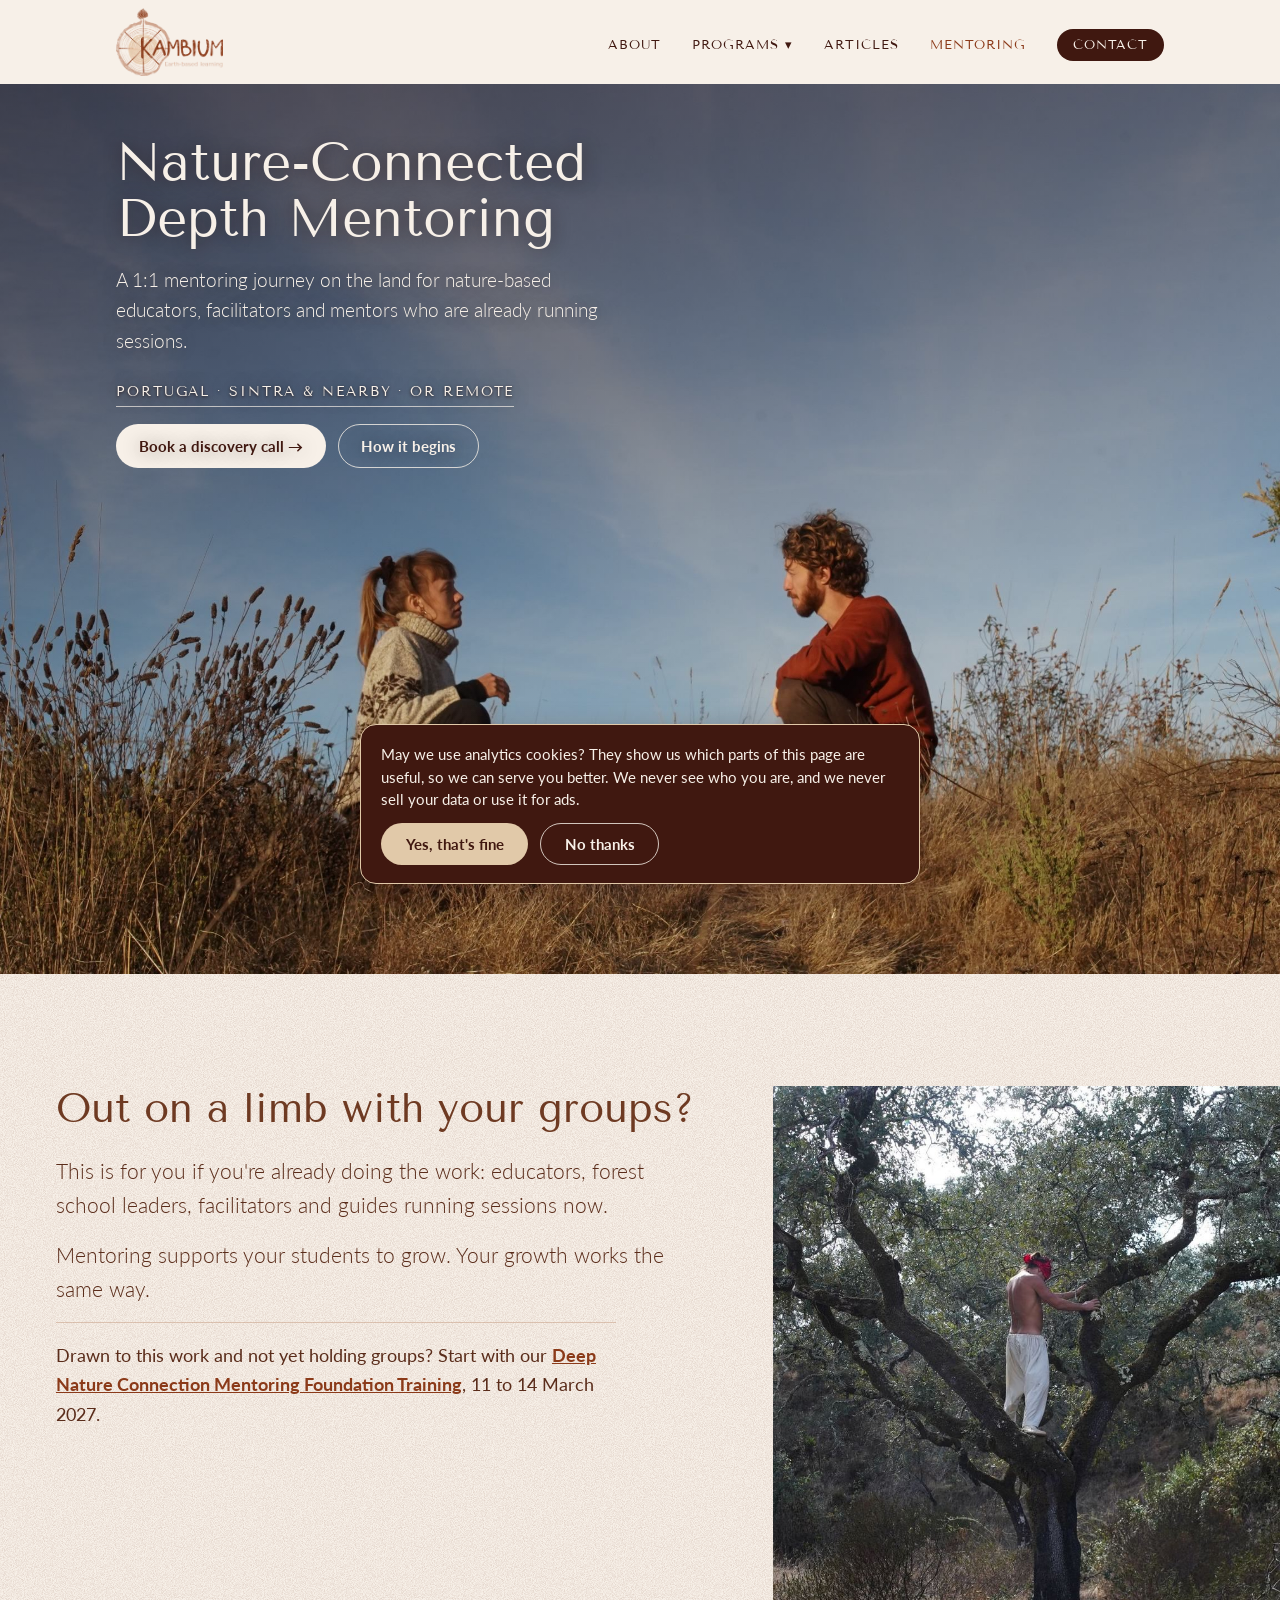
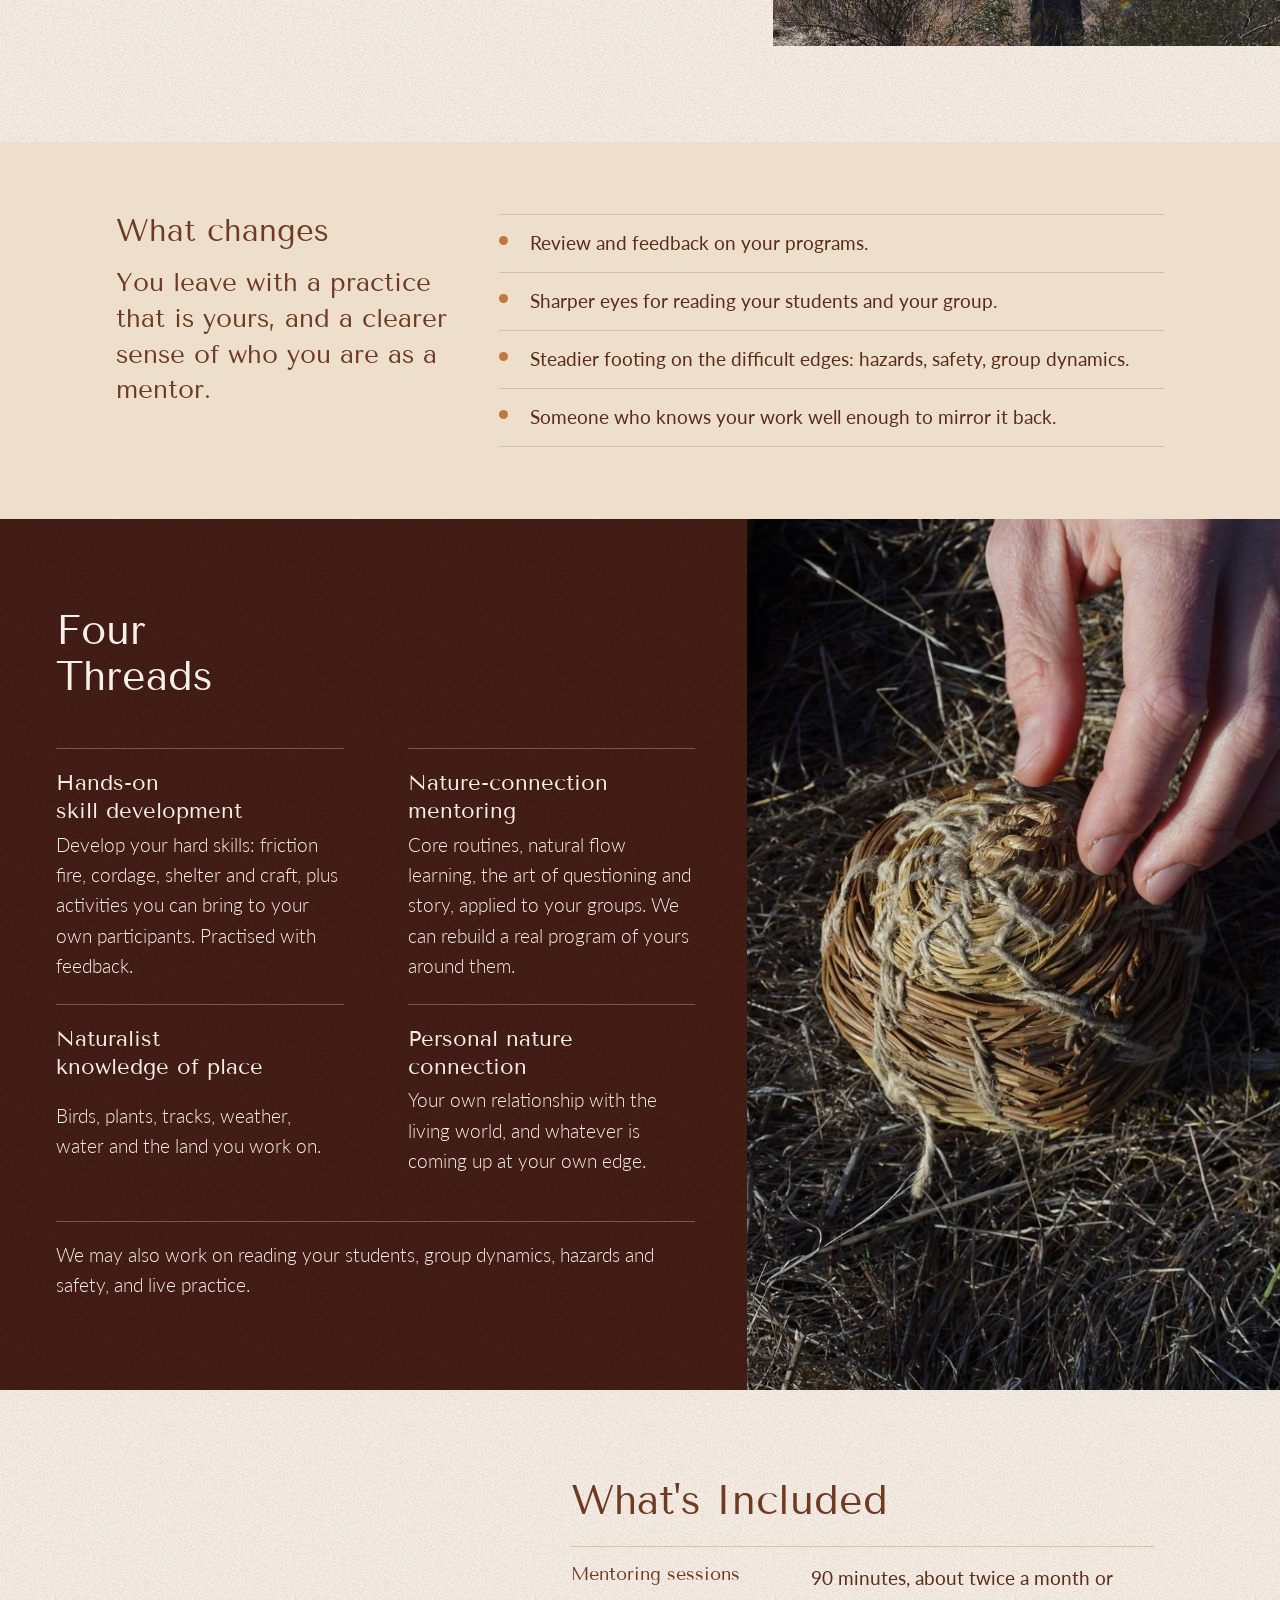
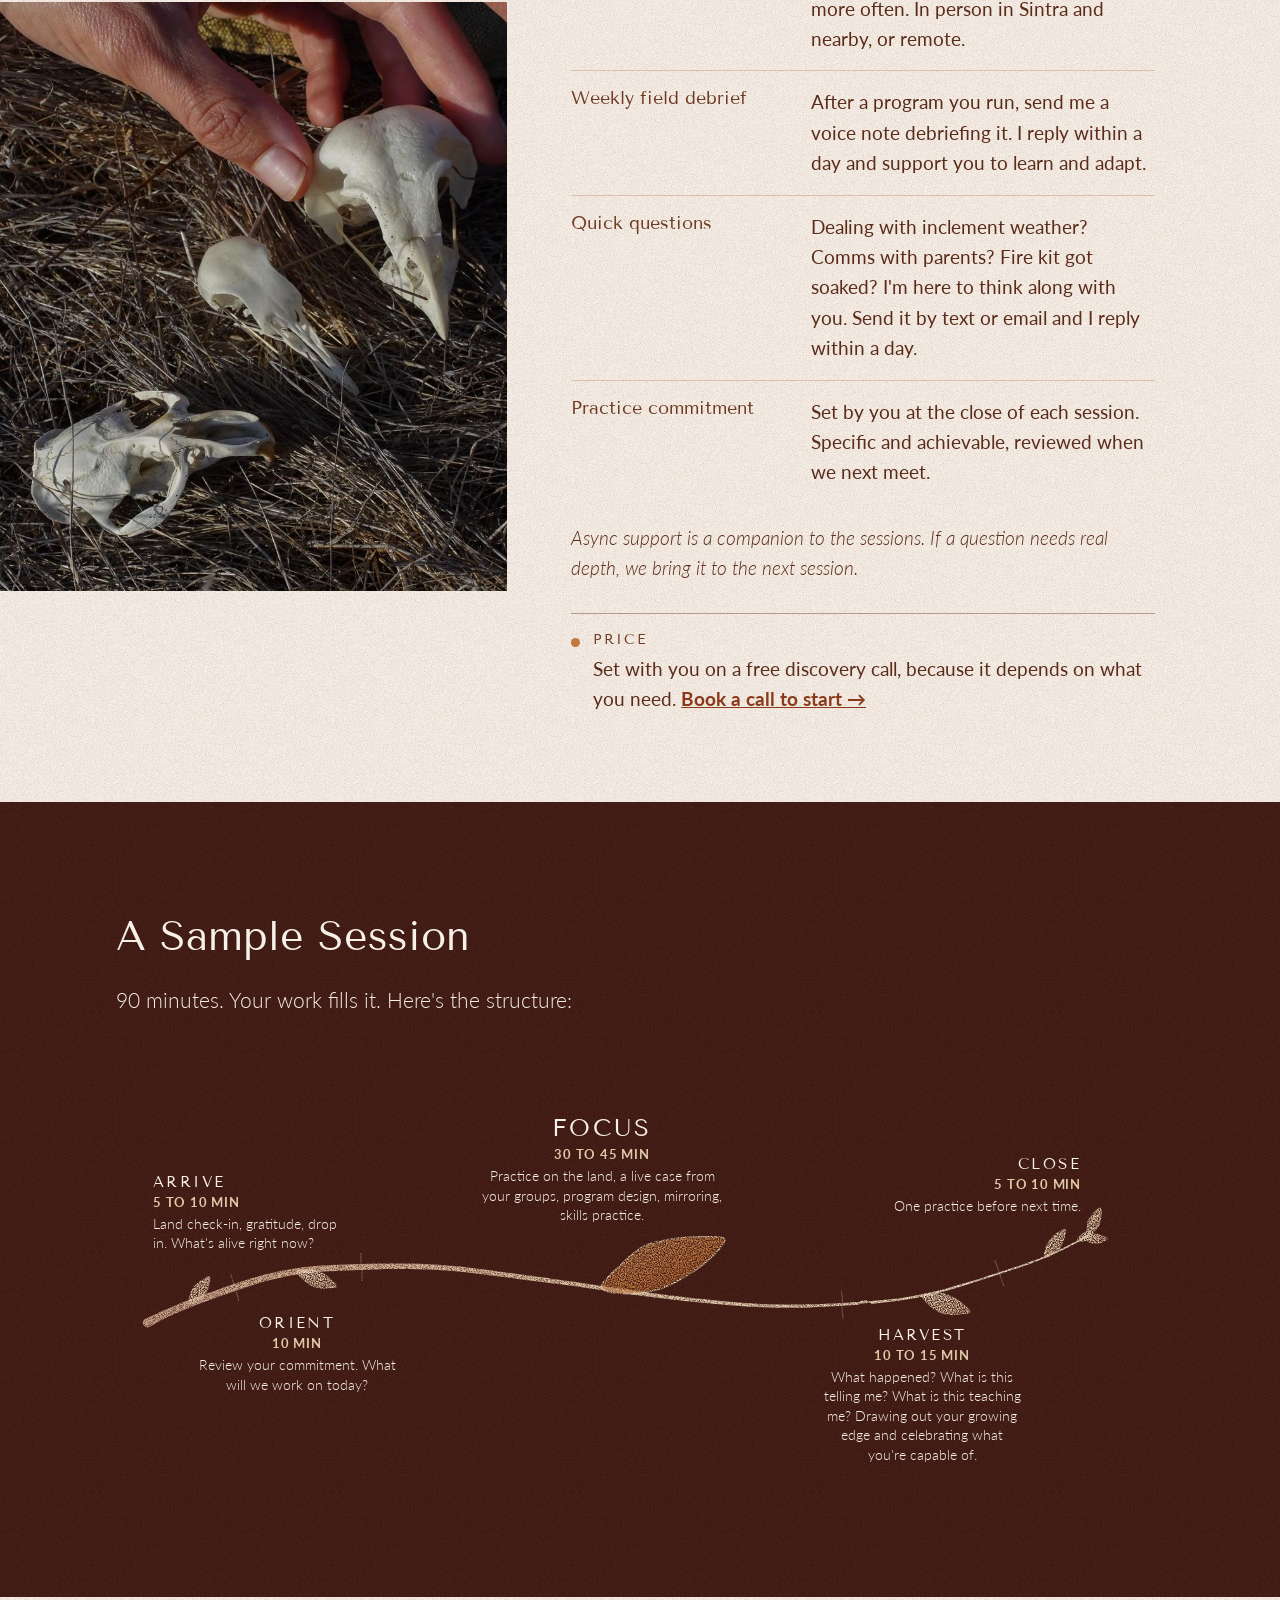
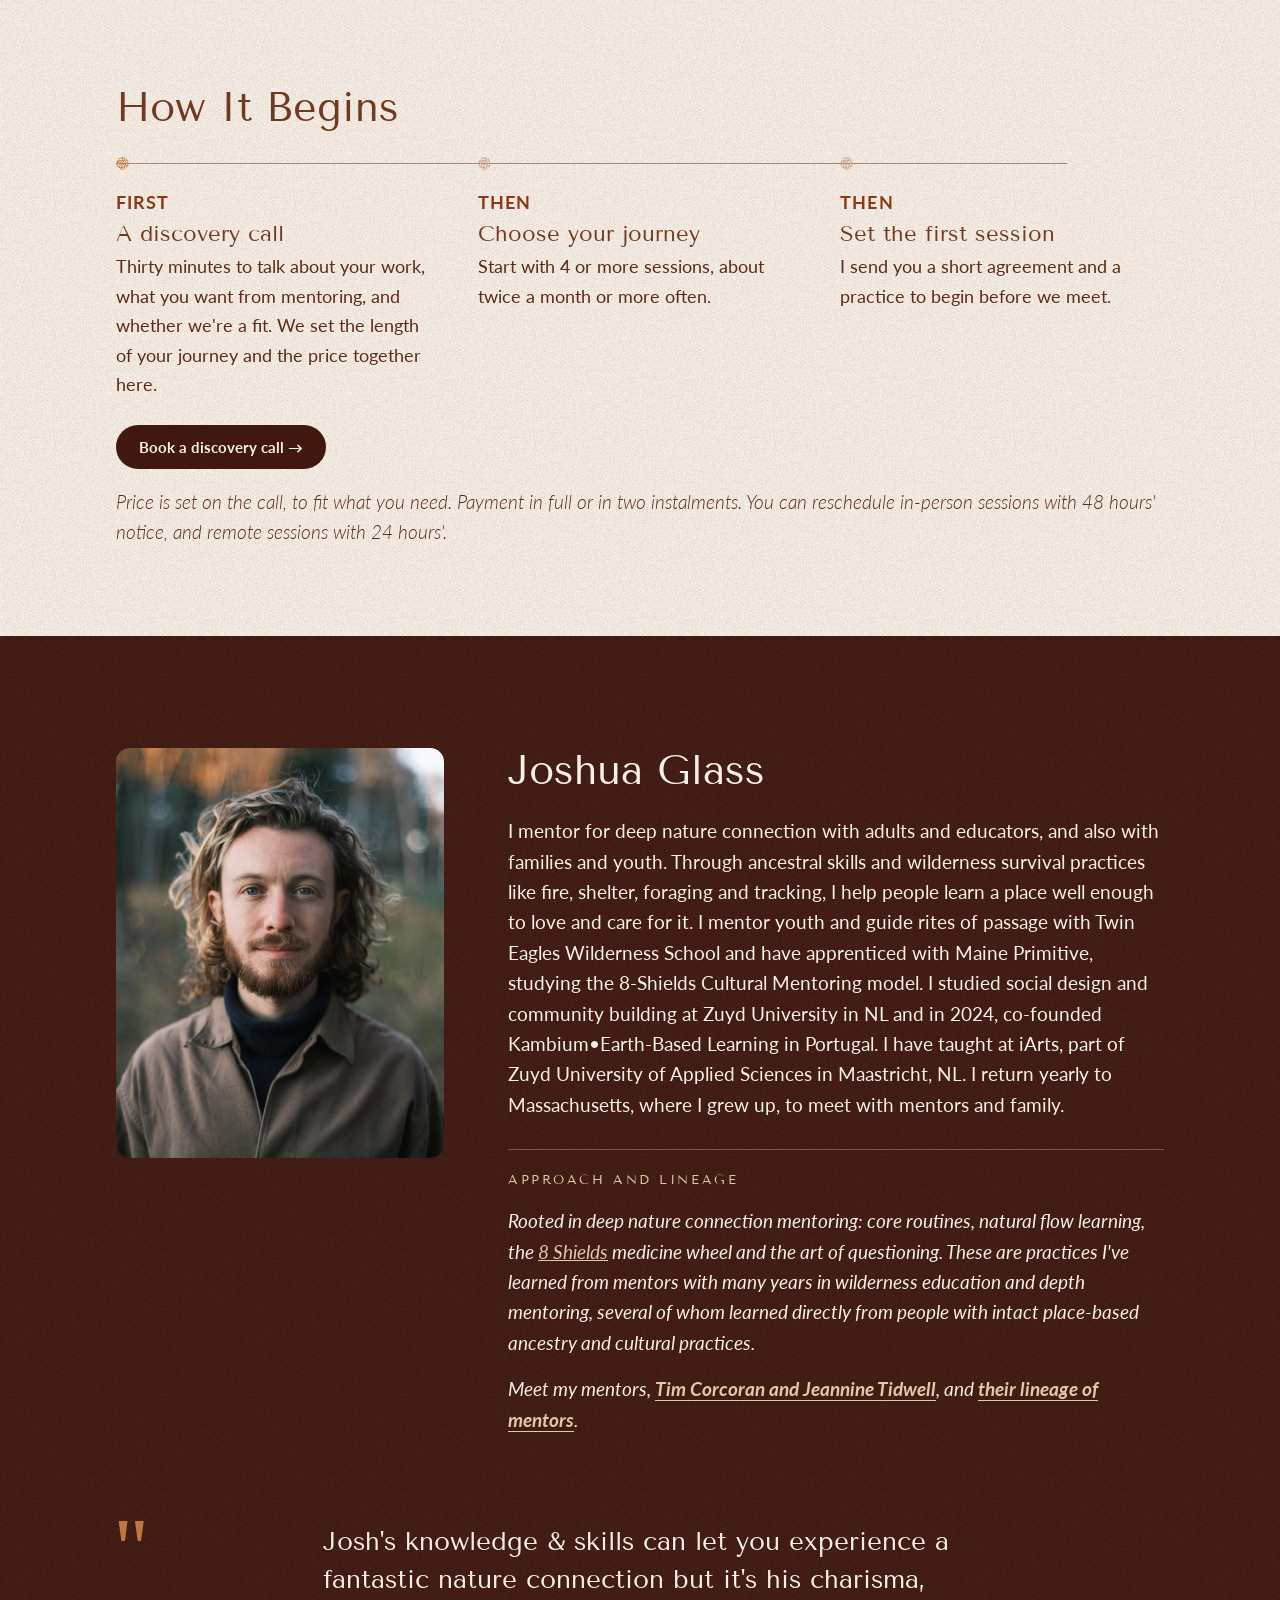
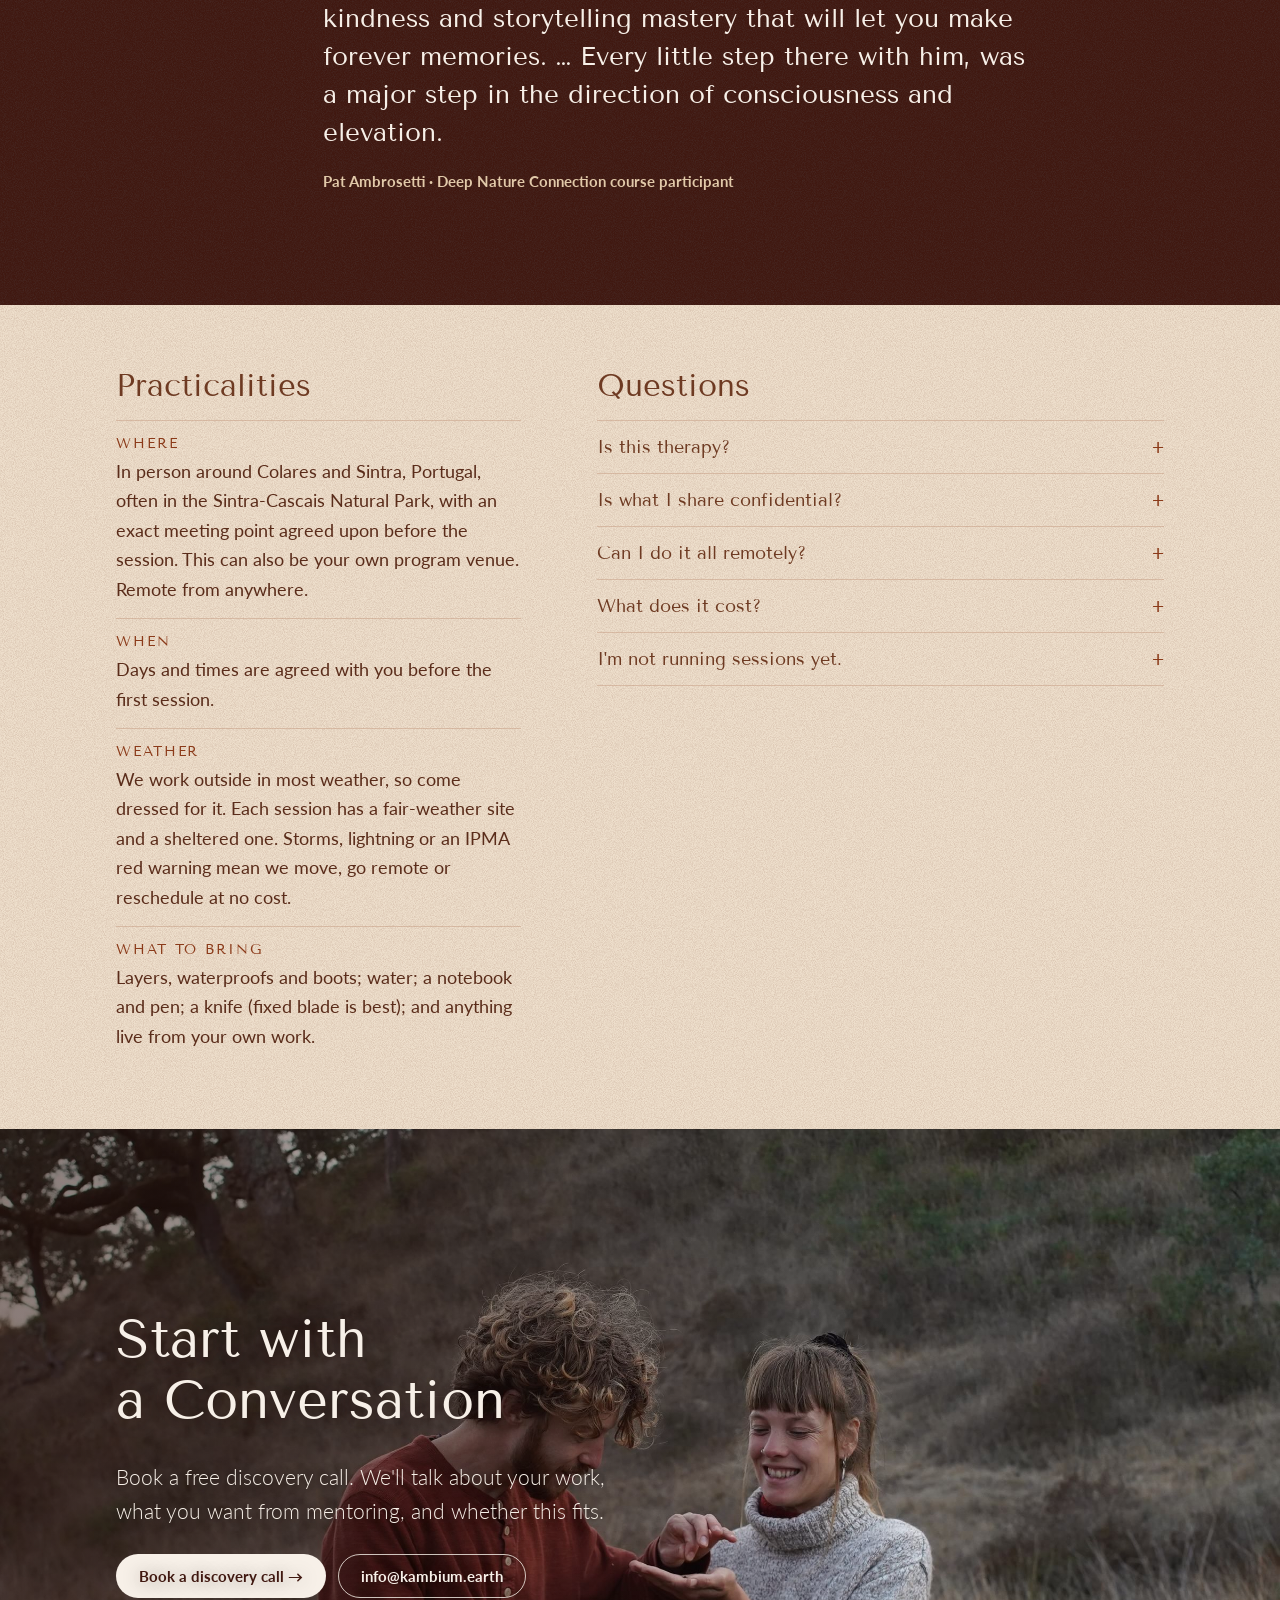
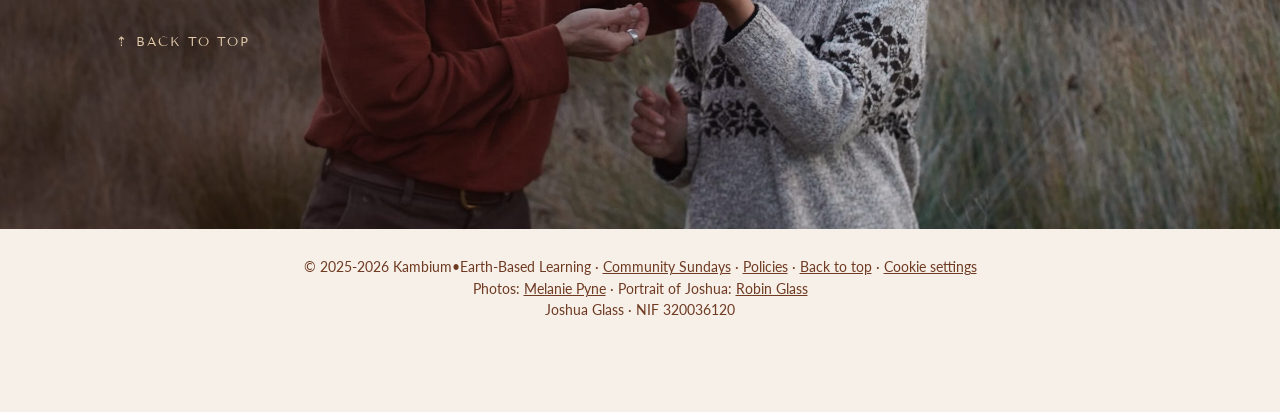
==== commit b10fe71a: "Remove question mark SVG from index.html Removed SVG graphic for question mark from the FAQ section." ====
--- a/mentoring/index.html
+++ b/mentoring/index.html
@@ -273,10 +273,6 @@
       <details><summary>Can I do it all remotely?</summary><p>Yes. In-person sessions are around Colares and Sintra, and remote works anywhere.</p></details>
       <details><summary>What does it cost?</summary><p>It depends on what you need, so we set the price together on the free discovery call. <a href="https://calendar.proton.me/bookings#GZW1XOMPQpm2MHKZGPfYGZZsphySYwBGRJtuwtjv81U=">Book a call to start</a>.</p></details>
       <details><summary>I'm not running sessions yet.</summary><p>Start with the <a href="https://www.tickettailor.com/events/kambiumpartners/2012165">Foundation Training in March 2027</a>, or <a href="/#contact">write to us</a>.</p></details>
-          <svg class="qmark" viewBox="0 0 220 300" role="img" aria-label="A hand-drawn question mark" focusable="false"><defs>
-        <linearGradient id="gQ" x1="0" y1="0" x2="1" y2="1"><stop offset="0" stop-color="#c0783f"/><stop offset=".55" stop-color="#a8552c"/><stop offset="1" stop-color="#6e3a22"/></linearGradient>
-        <filter id="risoQ" x="-8%" y="-8%" width="116%" height="116%" color-interpolation-filters="sRGB"><feTurbulence type="fractalNoise" baseFrequency="0.03" numOctaves="2" seed="4" result="w"/><feDisplacementMap in="SourceGraphic" in2="w" scale="7" xChannelSelector="R" yChannelSelector="G" result="d"/><feTurbulence type="fractalNoise" baseFrequency="0.85" numOctaves="2" seed="11" result="n"/><feColorMatrix in="n" type="matrix" values="0 0 0 0 0  0 0 0 0 0  0 0 0 0 0  0 0 0 -2.4 1.73" result="m"/><feComposite in="d" in2="m" operator="in"/></filter>
-      </defs><g filter="url(#risoQ)" fill="none" stroke="url(#gQ)" stroke-linecap="round" stroke-linejoin="round"><path d="M46 92 C42 46 78 24 114 26 C156 28 184 56 178 94 C174 124 148 138 128 158 C112 174 108 188 109 208" stroke-width="40"/><circle cx="110" cy="262" r="21" fill="url(#gQ)" stroke="none"/></g></svg>
     </div>
   </div>
 </section>
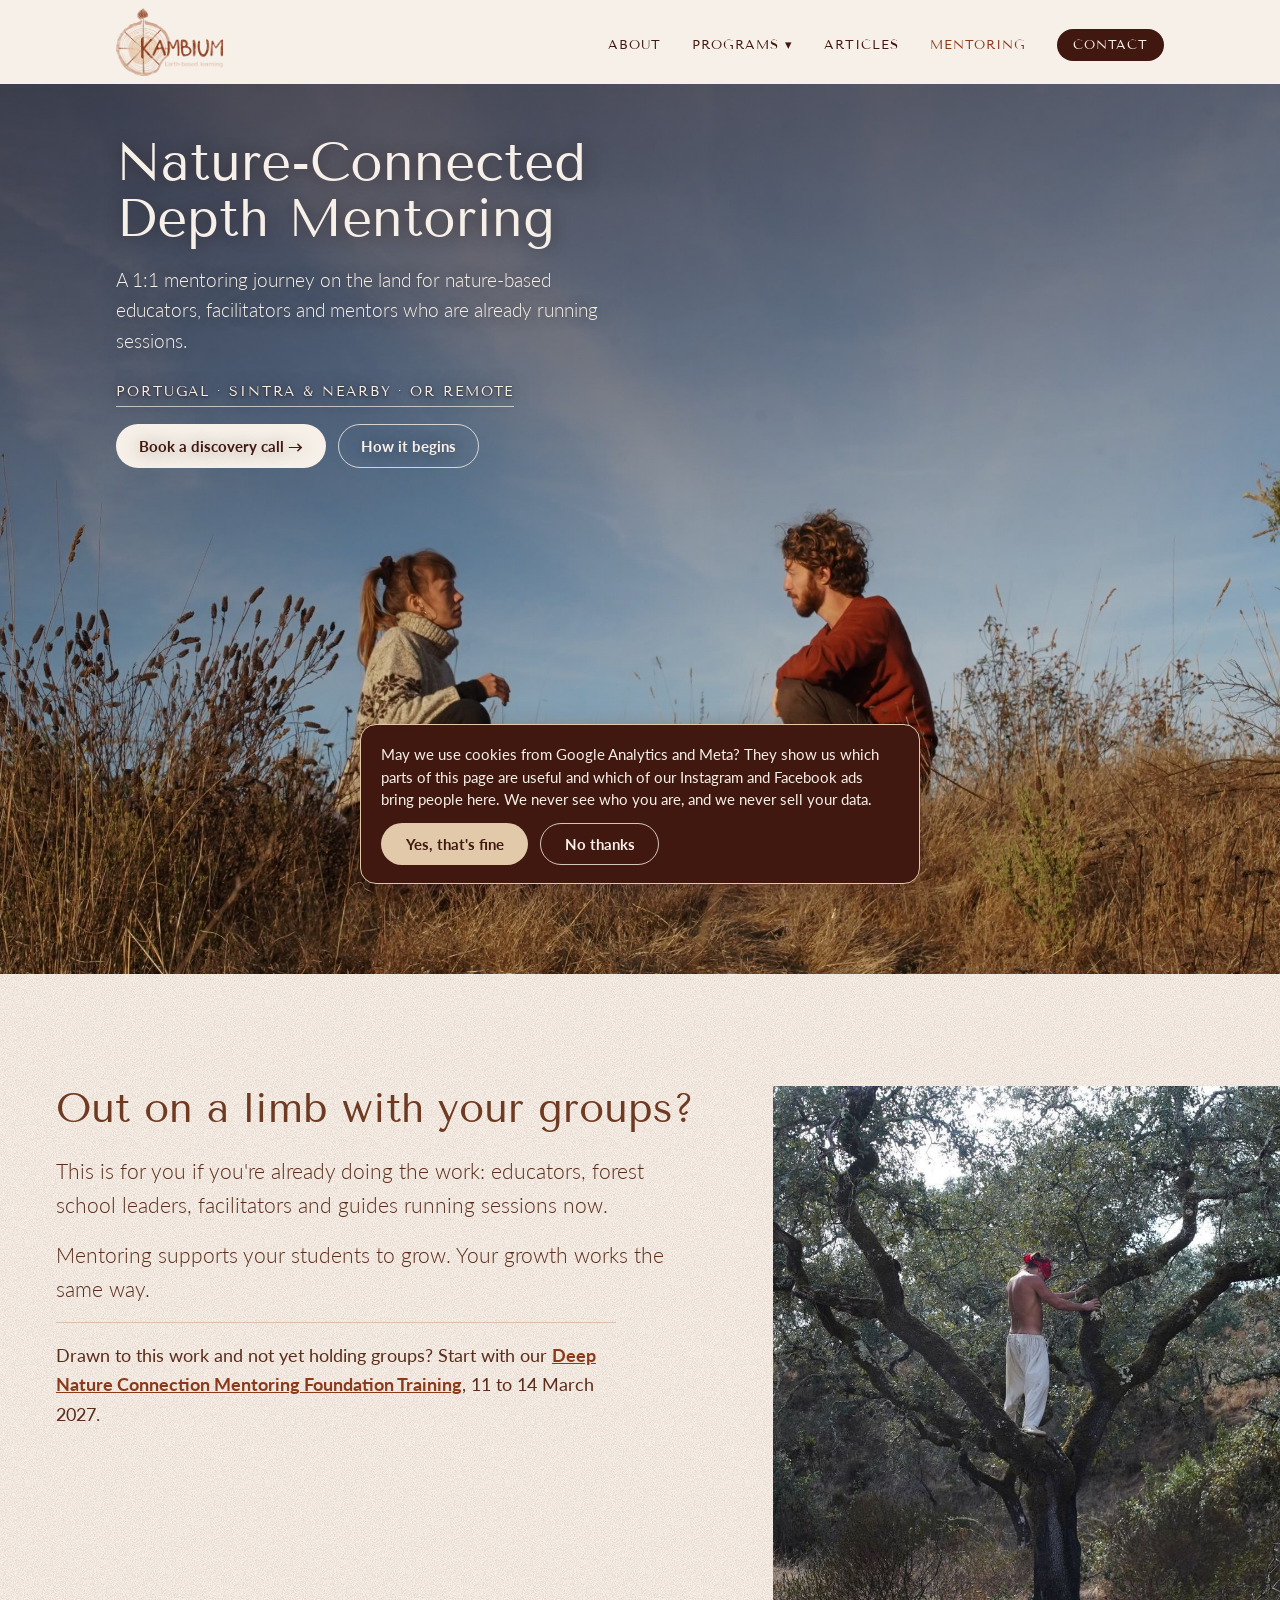
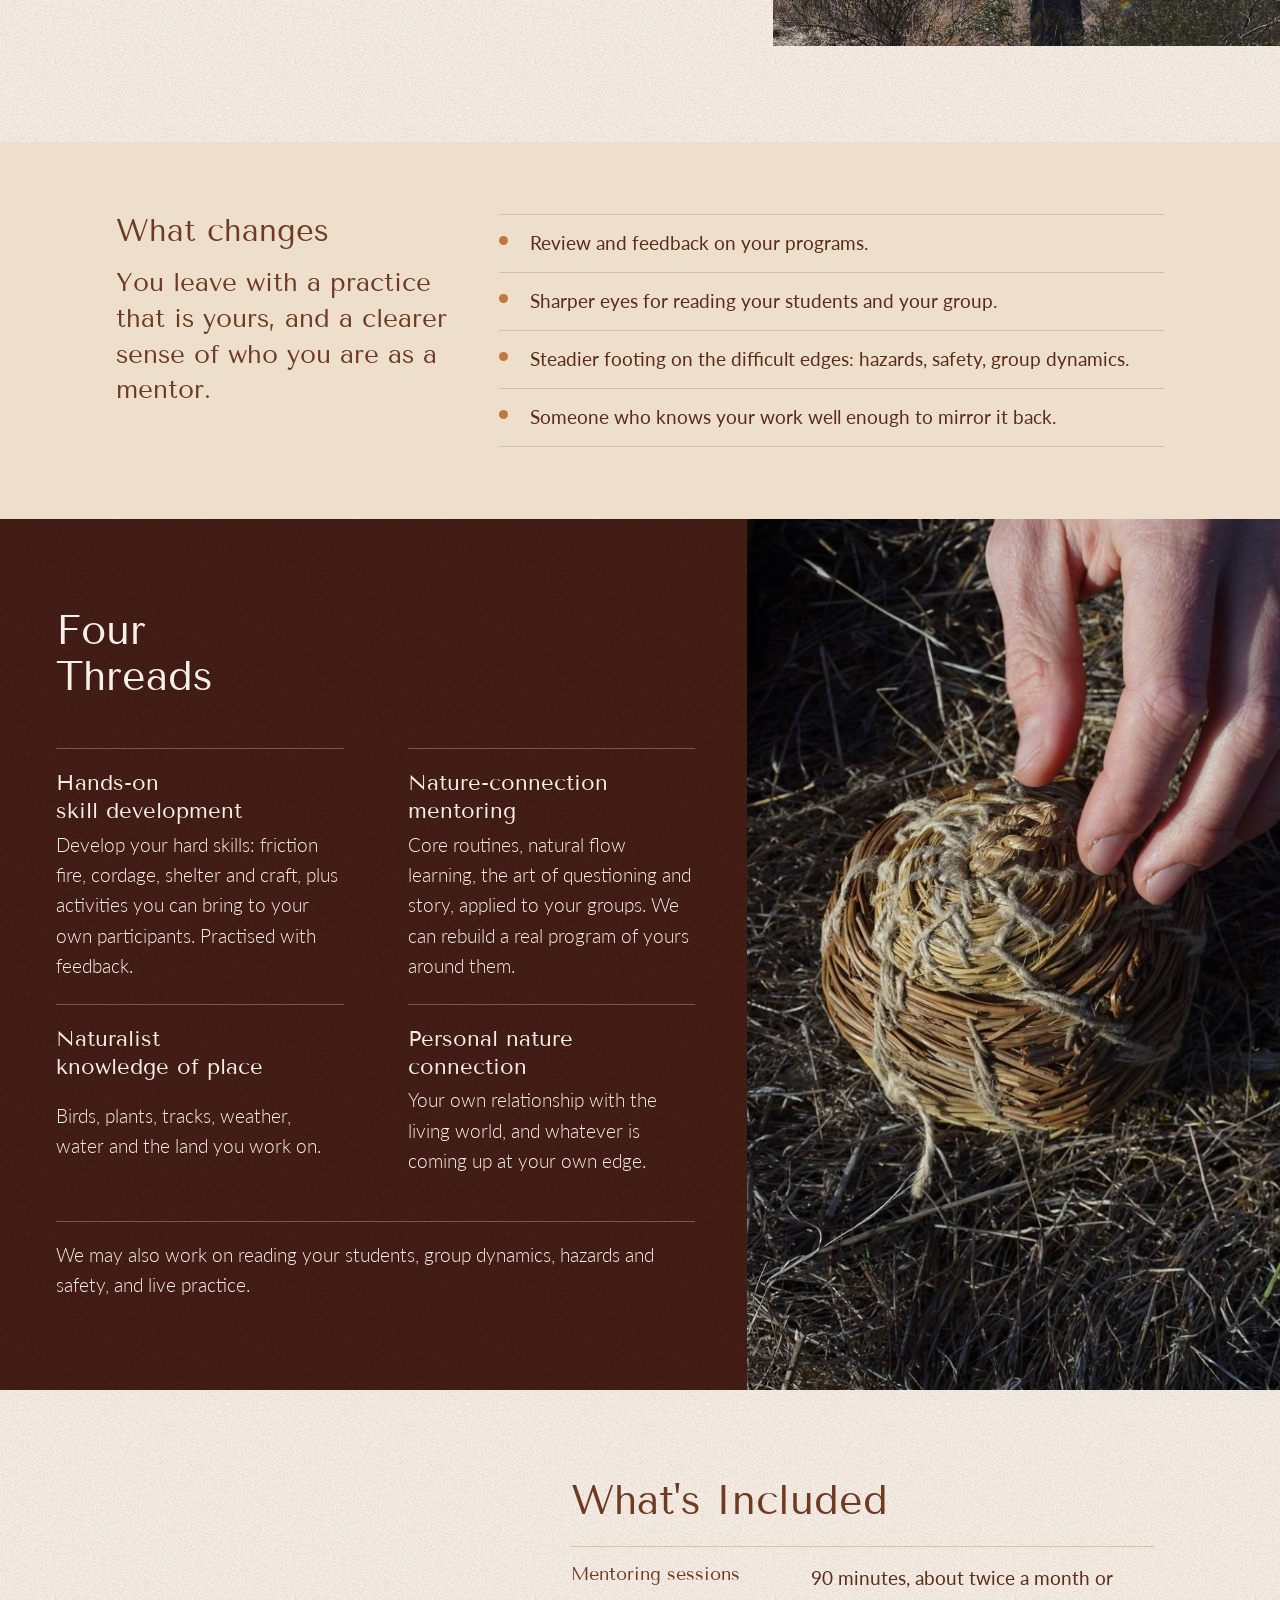
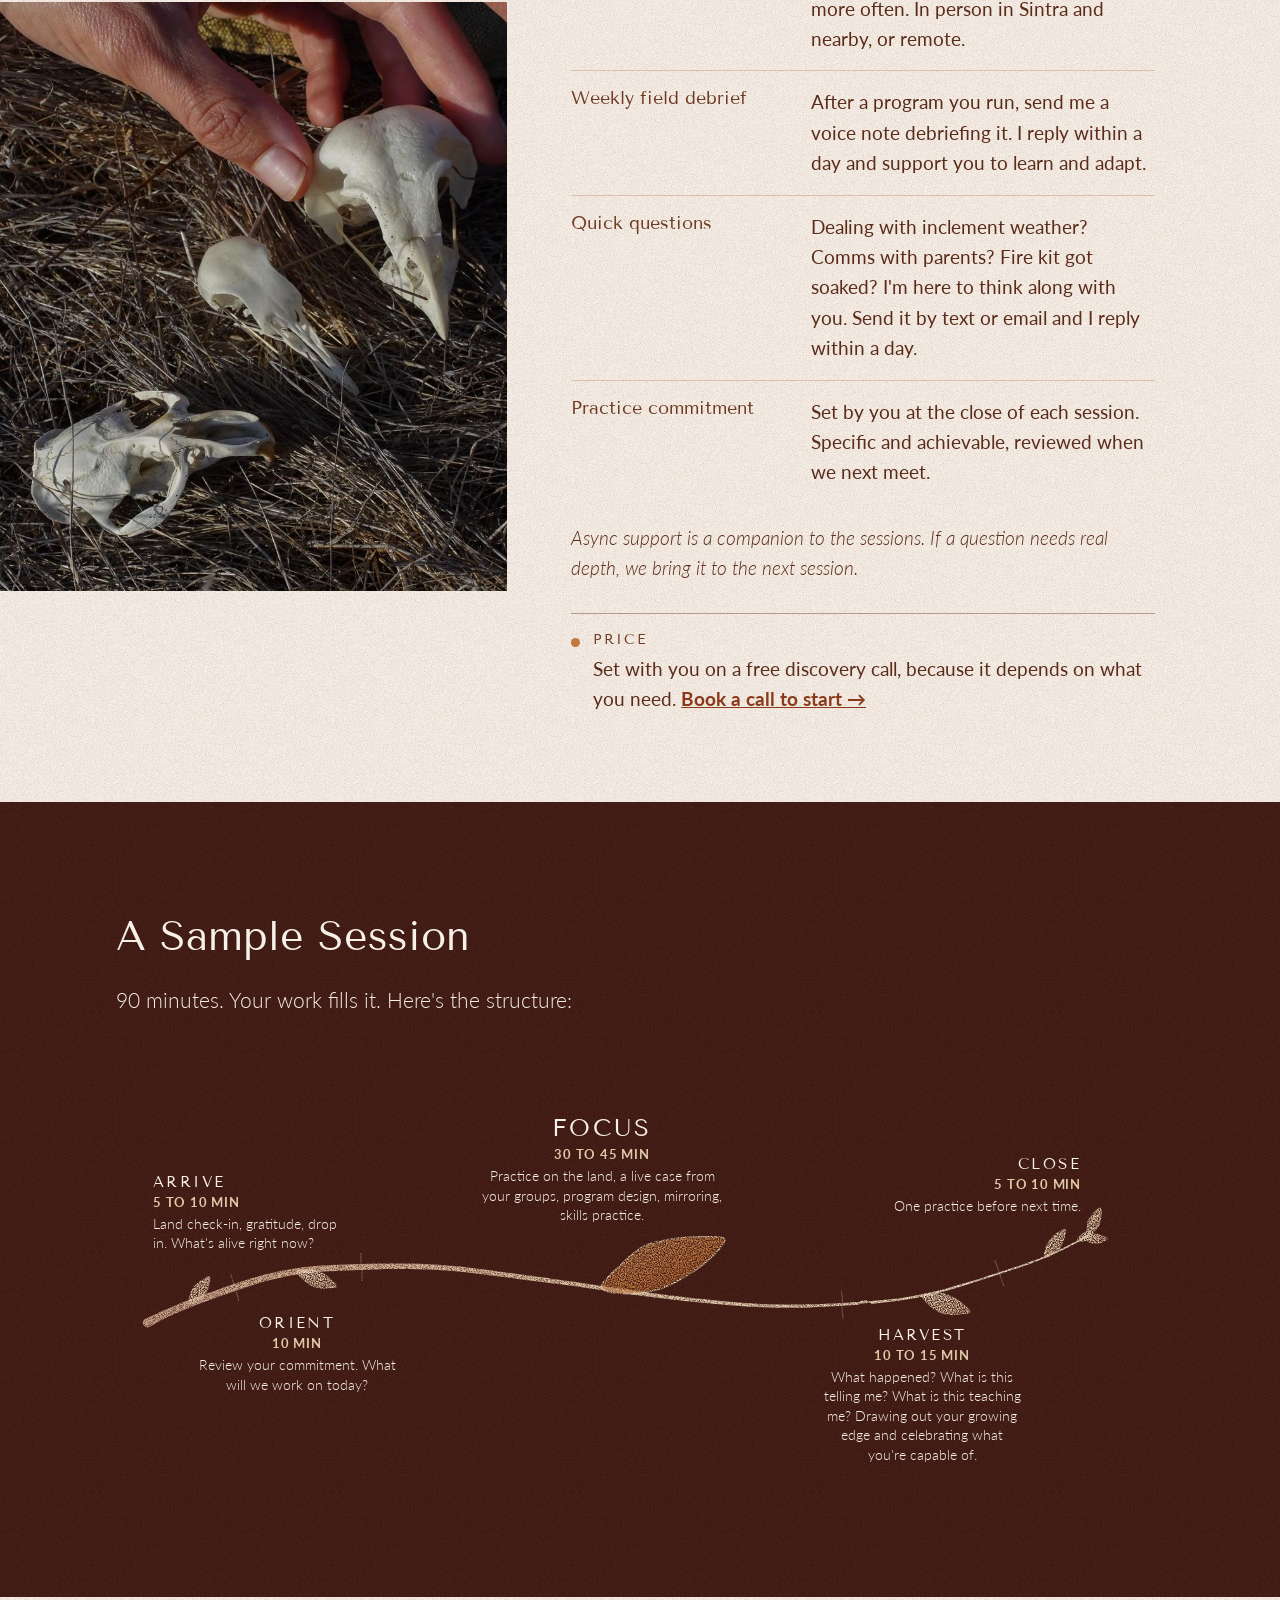
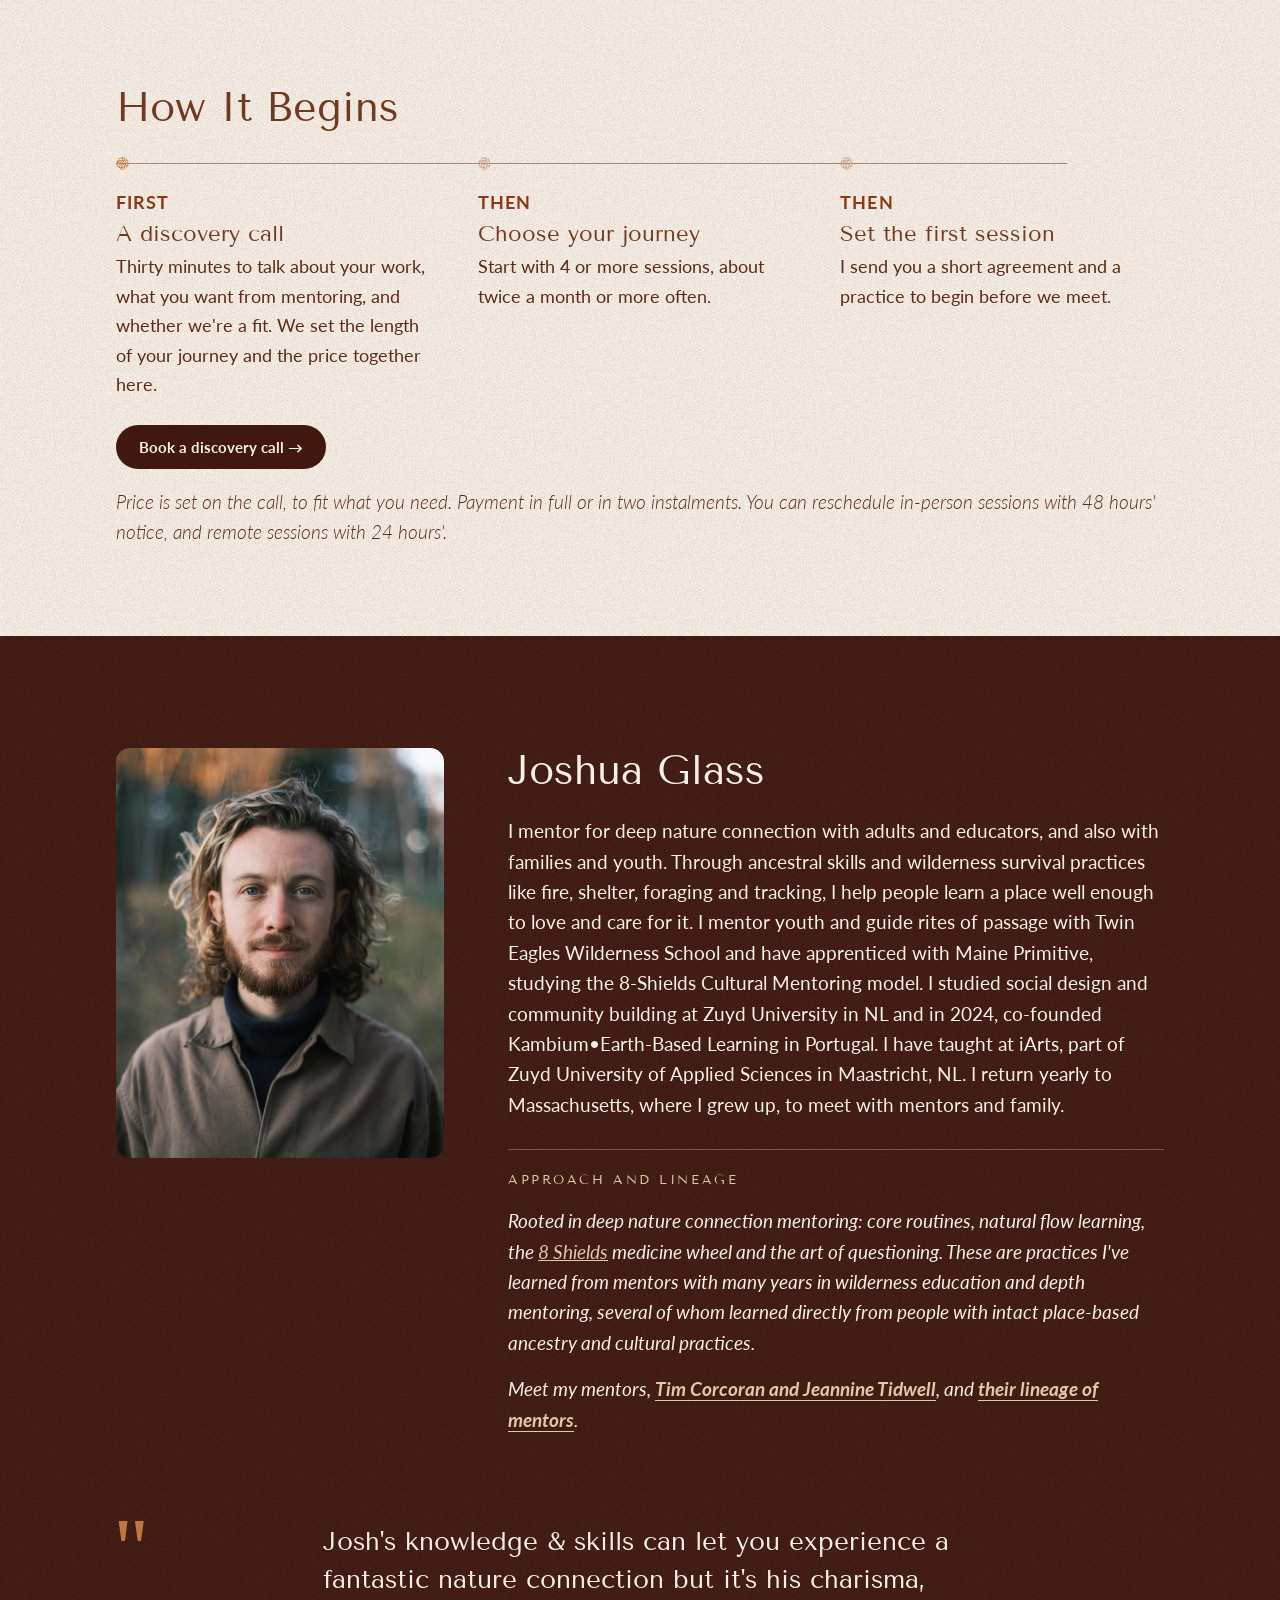
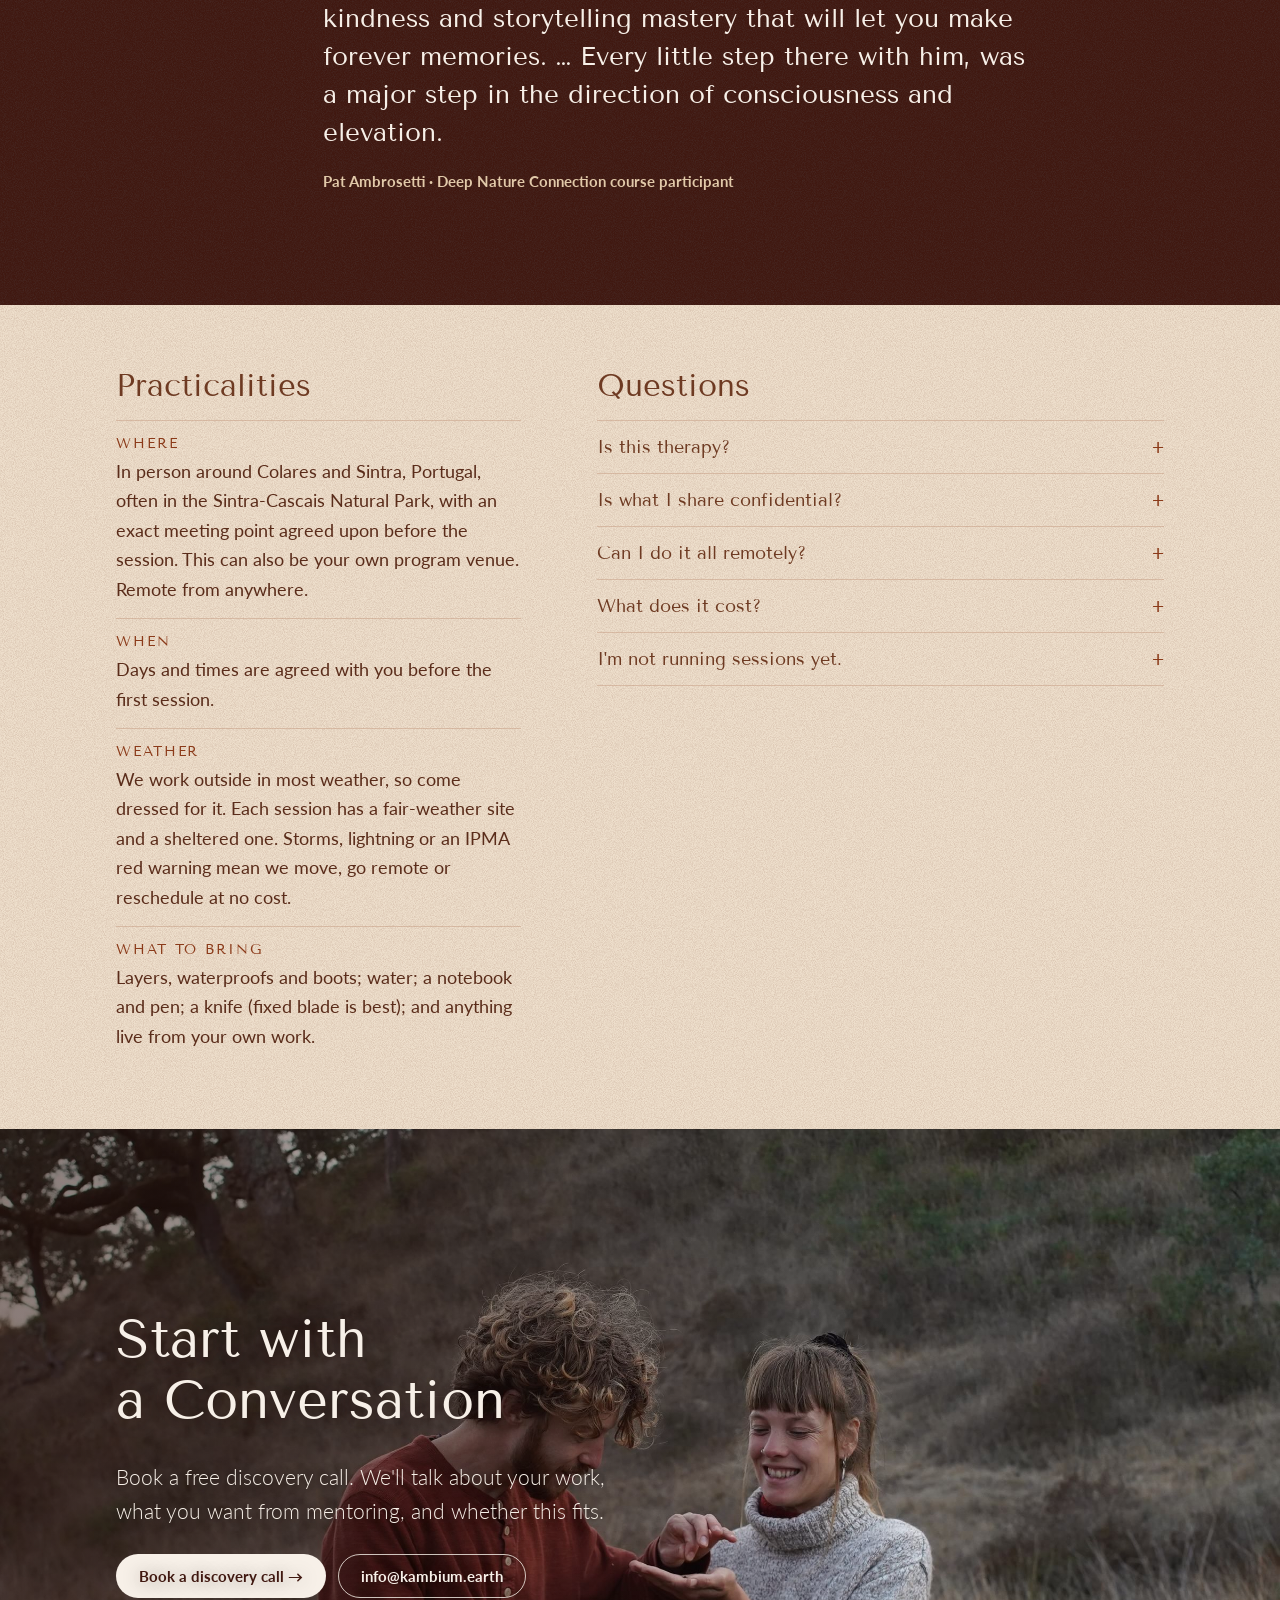
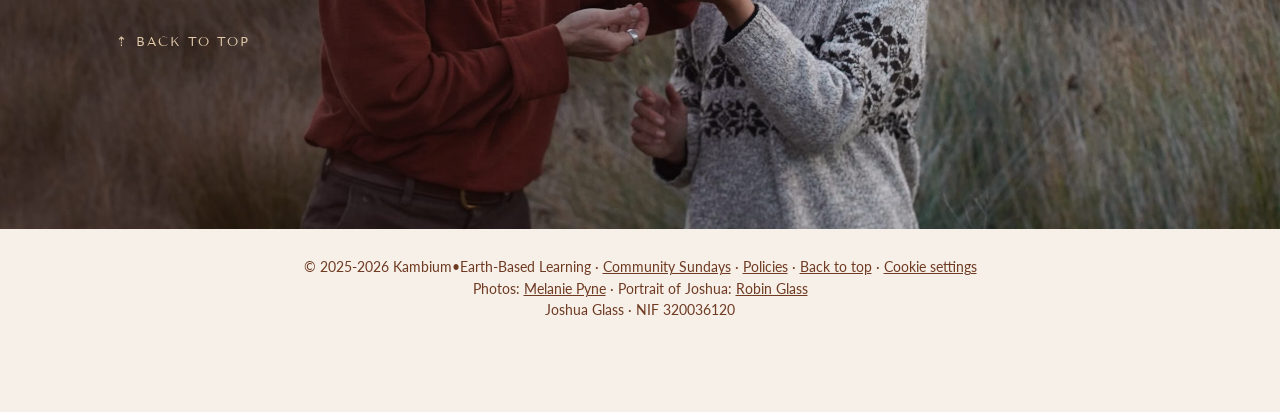
==== commit 65d75514: "Add consent-gated Meta pixel and booking link tracking Meta pixel 29039678249060546 loads only after" ====
--- a/mentoring/index.html
+++ b/mentoring/index.html
@@ -31,10 +31,16 @@
 <script>
 window.dataLayer=window.dataLayer||[];function gtag(){dataLayer.push(arguments);}
 var kc=null;try{kc=localStorage.getItem('kc')}catch(e){}
-gtag('consent','default',{ad_storage:'denied',ad_user_data:'denied',ad_personalization:'denied',analytics_storage:kc==='yes'?'granted':'denied'});
+gtag('consent','default',{ad_storage:'denied',ad_user_data:'denied',ad_personalization:'denied',analytics_storage:(kc==='yes'||kc==='yes2')?'granted':'denied'});
 gtag('js',new Date());gtag('config','G-C5XQDPP2Z3');
 </script>
 <script async src="https://www.googletagmanager.com/gtag/js?id=G-C5XQDPP2Z3"></script>
+<!-- Meta pixel with consent: not loaded and nothing sent until the visitor accepts (kc = 'yes2') -->
+<script>
+function kbPixel(){if(window.fbq)return;!function(f,b,e,v,n,t,s){if(f.fbq)return;n=f.fbq=function(){n.callMethod?n.callMethod.apply(n,arguments):n.queue.push(arguments)};if(!f._fbq)f._fbq=n;n.push=n;n.loaded=!0;n.version='2.0';n.queue=[];t=b.createElement(e);t.async=!0;t.src=v;s=b.getElementsByTagName(e)[0];s.parentNode.insertBefore(t,s)}(window,document,'script','https://connect.facebook.net/en_US/fbevents.js');
+fbq('init','29039678249060546');fbq('track','PageView');if(location.hostname==='sundays.kambium.earth')fbq('track','ViewContent',{content_name:'Wilderness Skills Community Sundays'});}
+if(kc==='yes2')kbPixel();
+</script>
 <link rel="preconnect" href="https://fonts.googleapis.com">
 <link rel="preconnect" href="https://fonts.gstatic.com" crossorigin>
 <link href="https://fonts.googleapis.com/css2?family=Tenor+Sans&family=Lato:ital,wght@0,300;0,400;0,700;1,400&display=swap" rel="stylesheet">
@@ -67,7 +73,7 @@
         <li class="drop"><a href="/#events" aria-haspopup="true">Programs ▾</a>
           <ul class="sub">
             <li><a href="https://sundays.kambium.earth">Community Sundays</a></li>
-            <li><a href="https://www.tickettailor.com/events/kambiumpartners/2012165">Mentoring Foundation Training</a></li>
+            <li><a href="https://www.tickettailor.com/events/kambiumpartners/2012165" target="_blank" rel="noopener">Mentoring Foundation Training</a></li>
             <li><a href="/boys">Boys</a></li>
           </ul>
         </li>
@@ -87,7 +93,7 @@
       <p class="one">A 1:1 mentoring journey on the land for nature-based educators, facilitators and mentors who are already running sessions.</p>
       <p><span class="place">Portugal · Sintra &amp; nearby · or remote</span></p>
       <div class="btns">
-        <a class="btn light" href="https://calendar.proton.me/bookings#GZW1XOMPQpm2MHKZGPfYGZZsphySYwBGRJtuwtjv81U=">Book a discovery call →</a>
+        <a class="btn light" href="https://calendar.proton.me/bookings#GZW1XOMPQpm2MHKZGPfYGZZsphySYwBGRJtuwtjv81U=" target="_blank" rel="noopener">Book a discovery call →</a>
         <a class="btn ghost" href="#begin">How it begins</a>
       </div>
     </div>
@@ -105,7 +111,7 @@
       <h2 class="h2">Out on a limb with your groups?</h2>
       <p class="lead">This is for you if you're already doing the work: educators, forest school leaders, facilitators and guides running sessions now.</p>
       <p class="lead">Mentoring supports your students to grow. Your growth works the same way.</p>
-      <p class="door">Drawn to this work and not yet holding groups? Start with our <a href="https://www.tickettailor.com/events/kambiumpartners/2012165">Deep Nature Connection Mentoring Foundation Training</a>, 11 to 14 March 2027.</p>
+      <p class="door">Drawn to this work and not yet holding groups? Start with our <a href="https://www.tickettailor.com/events/kambiumpartners/2012165" target="_blank" rel="noopener">Deep Nature Connection Mentoring Foundation Training</a>, 11 to 14 March 2027.</p>
     </div>
     <figure>
       <div class="ph"><img src="/images/mentoring/mentoring-tree-800.jpg" srcset="/images/mentoring/mentoring-tree-800.jpg 800w, /images/mentoring/mentoring-tree.jpg 1133w" sizes="(min-width:761px) 42vw, 100vw" alt="A person standing high in the branches of a cork oak"></div>
@@ -159,7 +165,7 @@
       <div><dt>Practice commitment</dt><dd>Set by you at the close of each session. Specific and achievable, reviewed when we next meet.</dd></div>
     </dl>
     <p class="fine">Async support is a companion to the sessions. If a question needs real depth, we bring it to the next session.</p>
-    <div class="pricenote"><p class="pl">Price</p><p>Set with you on a free discovery call, because it depends on what you need. <a href="https://calendar.proton.me/bookings#GZW1XOMPQpm2MHKZGPfYGZZsphySYwBGRJtuwtjv81U=">Book a call to start →</a></p></div>
+    <div class="pricenote"><p class="pl">Price</p><p>Set with you on a free discovery call, because it depends on what you need. <a href="https://calendar.proton.me/bookings#GZW1XOMPQpm2MHKZGPfYGZZsphySYwBGRJtuwtjv81U=" target="_blank" rel="noopener">Book a call to start →</a></p></div>
   </div>
   </div>
 </section>
@@ -222,7 +228,7 @@
       <li><p class="meta">Then</p><h3 class="h3">Set the first session</h3><p>I send you a short agreement and a practice to begin before we meet.</p></li>
     </ol>
     <div class="after">
-      <a class="btn primary" href="https://calendar.proton.me/bookings#GZW1XOMPQpm2MHKZGPfYGZZsphySYwBGRJtuwtjv81U=">Book a discovery call →</a>
+      <a class="btn primary" href="https://calendar.proton.me/bookings#GZW1XOMPQpm2MHKZGPfYGZZsphySYwBGRJtuwtjv81U=" target="_blank" rel="noopener">Book a discovery call →</a>
       <p>Price is set on the call, to fit what you need. Payment in full or in two instalments. You can reschedule in-person sessions with 48 hours' notice, and remote sessions with 24 hours'.</p>
     </div>
   </div>
@@ -239,8 +245,8 @@
         <p>I mentor for deep nature connection with adults and educators, and also with families and youth. Through ancestral skills and wilderness survival practices like fire, shelter, foraging and tracking, I help people learn a place well enough to love and care for it. I mentor youth and guide rites of passage with Twin Eagles Wilderness School and have apprenticed with Maine Primitive, studying the 8-Shields Cultural Mentoring model. I studied social design and community building at Zuyd University in NL and in 2024, co-founded Kambium•Earth-Based Learning in Portugal. I have taught at iArts, part of Zuyd University of Applied Sciences in Maastricht, NL. I return yearly to Massachusetts, where I grew up, to meet with mentors and family.</p>
         <div class="lineage">
           <p class="kicker" style="color:var(--sand)">Approach and lineage</p>
-          <p>Rooted in deep nature connection mentoring: core routines, natural flow learning, the <a href="https://8shields.org/origins">8 Shields</a> medicine wheel and the art of questioning. These are practices I've learned from mentors with many years in wilderness education and depth mentoring, several of whom learned directly from people with intact place-based ancestry and cultural practices.</p>
-          <p class="lmore">Meet my mentors, <a href="https://www.twineagles.org/index.html">Tim Corcoran and Jeannine Tidwell</a>, and <a href="https://www.twineagles.org/lineage.html">their lineage of mentors</a>.</p>
+          <p>Rooted in deep nature connection mentoring: core routines, natural flow learning, the <a href="https://8shields.org/origins" target="_blank" rel="noopener">8 Shields</a> medicine wheel and the art of questioning. These are practices I've learned from mentors with many years in wilderness education and depth mentoring, several of whom learned directly from people with intact place-based ancestry and cultural practices.</p>
+          <p class="lmore">Meet my mentors, <a href="https://www.twineagles.org/index.html" target="_blank" rel="noopener">Tim Corcoran and Jeannine Tidwell</a>, and <a href="https://www.twineagles.org/lineage.html" target="_blank" rel="noopener">their lineage of mentors</a>.</p>
         </div>
       </div>
     </div>
@@ -271,8 +277,8 @@
       <details><summary>Is this therapy?</summary><p>No. This is mentoring and coaching for your practice as an educator and facilitator, and it doesn't replace therapy, counselling, clinical supervision or medical advice. The decisions you make with your groups remain yours.</p></details>
       <details><summary>Is what I share confidential?</summary><p>Yes. Anything about your practice, your groups or your struggles stays between us.</p></details>
       <details><summary>Can I do it all remotely?</summary><p>Yes. In-person sessions are around Colares and Sintra, and remote works anywhere.</p></details>
-      <details><summary>What does it cost?</summary><p>It depends on what you need, so we set the price together on the free discovery call. <a href="https://calendar.proton.me/bookings#GZW1XOMPQpm2MHKZGPfYGZZsphySYwBGRJtuwtjv81U=">Book a call to start</a>.</p></details>
-      <details><summary>I'm not running sessions yet.</summary><p>Start with the <a href="https://www.tickettailor.com/events/kambiumpartners/2012165">Foundation Training in March 2027</a>, or <a href="/#contact">write to us</a>.</p></details>
+      <details><summary>What does it cost?</summary><p>It depends on what you need, so we set the price together on the free discovery call. <a href="https://calendar.proton.me/bookings#GZW1XOMPQpm2MHKZGPfYGZZsphySYwBGRJtuwtjv81U=" target="_blank" rel="noopener">Book a call to start</a>.</p></details>
+      <details><summary>I'm not running sessions yet.</summary><p>Start with the <a href="https://www.tickettailor.com/events/kambiumpartners/2012165" target="_blank" rel="noopener">Foundation Training in March 2027</a>, or <a href="/#contact">write to us</a>.</p></details>
     </div>
   </div>
 </section>
@@ -283,7 +289,7 @@
     <h2 class="h2">Start with a Conversation</h2>
     <p class="lead">Book a free discovery call. We'll talk about your work, what you want from mentoring, and whether this fits.</p>
     <div class="btns">
-      <a class="btn light" href="https://calendar.proton.me/bookings#GZW1XOMPQpm2MHKZGPfYGZZsphySYwBGRJtuwtjv81U=">Book a discovery call →</a>
+      <a class="btn light" href="https://calendar.proton.me/bookings#GZW1XOMPQpm2MHKZGPfYGZZsphySYwBGRJtuwtjv81U=" target="_blank" rel="noopener">Book a discovery call →</a>
       <a class="btn ghost" href="mailto:info@kambium.earth">info@kambium.earth</a>
     </div>
     <p class="totop"><a href="#top">⇡ Back to Top</a></p>
@@ -306,12 +312,12 @@
 </main>
 
 <footer>
-  <p>© 2025-2026 Kambium•Earth-Based Learning · <a href="https://sundays.kambium.earth">Community Sundays</a> · <a href="https://drive.proton.me/urls/AQDGAWS4RG#cQ1Fu6TGTJFh">Policies</a> · <a href="#top">Back to top</a> · <a href="#" id="kc-open">Cookie settings</a></p>
-  <p>Photos: <a href="https://www.instagram.com/melaniepyne/">Melanie Pyne</a> · Portrait of Joshua: <a href="https://www.instagram.com/robinglass_/">Robin Glass</a></p>
+  <p>© 2025-2026 Kambium•Earth-Based Learning · <a href="https://sundays.kambium.earth">Community Sundays</a> · <a href="https://drive.proton.me/urls/AQDGAWS4RG#cQ1Fu6TGTJFh" target="_blank" rel="noopener">Policies</a> · <a href="#top">Back to top</a> · <a href="#" id="kc-open">Cookie settings</a></p>
+  <p>Photos: <a href="https://www.instagram.com/melaniepyne/" target="_blank" rel="noopener">Melanie Pyne</a> · Portrait of Joshua: <a href="https://www.instagram.com/robinglass_/" target="_blank" rel="noopener">Robin Glass</a></p>
   <p>Joshua Glass · NIF 320036120</p>
 </footer>
 
-<a class="btn primary mobile-book" href="https://calendar.proton.me/bookings#GZW1XOMPQpm2MHKZGPfYGZZsphySYwBGRJtuwtjv81U=">Book a call</a>
+<a class="btn primary mobile-book" href="https://calendar.proton.me/bookings#GZW1XOMPQpm2MHKZGPfYGZZsphySYwBGRJtuwtjv81U=" target="_blank" rel="noopener">Book a call</a>
 
 
 
@@ -319,14 +325,17 @@
   (function(){var n=document.querySelector('.nav');function f(){n.classList.toggle('stuck',window.scrollY>4)}window.addEventListener('scroll',f,{passive:true});f();})();
 </script>
 <div id="kc-banner" hidden role="dialog" aria-label="Cookie choice" style="position:fixed;left:16px;right:16px;bottom:16px;z-index:100;max-width:560px;margin:0 auto;background:var(--bark);color:var(--parchment);border:1px solid var(--sand);border-radius:16px;padding:18px 20px;box-shadow:0 10px 30px rgba(64,24,16,.35);font-size:.95rem;line-height:1.5">
-  <p style="margin:0 0 12px">May we use analytics cookies? They show us which parts of this page are useful, so we can serve you better. We never see who you are, and we never sell your data or use it for ads.</p>
+  <p style="margin:0 0 12px">May we use cookies from Google Analytics and Meta? They show us which parts of this page are useful and which of our Instagram and Facebook ads bring people here. We never see who you are, and we never sell your data.</p>
   <div class="btns"><button type="button" data-yes class="btn sandbtn" style="cursor:pointer;font-family:inherit">Yes, that's fine</button><button type="button" data-no class="btn ghost" style="cursor:pointer;font-family:inherit;background:none">No thanks</button></div>
 </div>
 <script>
-(function(){var b=document.getElementById('kc-banner');function show(){b.hidden=false}var c=null;try{c=localStorage.getItem('kc')}catch(e){}if(!c)show();
-function set(v){try{localStorage.setItem('kc',v)}catch(e){}b.hidden=true;gtag('consent','update',{analytics_storage:v==='yes'?'granted':'denied'})}
-b.querySelector('[data-yes]').onclick=function(){set('yes')};b.querySelector('[data-no]').onclick=function(){set('no')};
+(function(){var b=document.getElementById('kc-banner');function show(){b.hidden=false}var c=null;try{c=localStorage.getItem('kc')}catch(e){}if(!c||c==='yes')show();
+function set(v){try{localStorage.setItem('kc',v)}catch(e){}b.hidden=true;gtag('consent','update',{analytics_storage:v==='yes2'?'granted':'denied'});if(v==='yes2')kbPixel();else if(window.fbq)fbq('consent','revoke')}
+b.querySelector('[data-yes]').onclick=function(){set('yes2')};b.querySelector('[data-no]').onclick=function(){set('no')};
 var l=document.getElementById('kc-open');if(l)l.onclick=function(e){e.preventDefault();show()};})();
+(function(){var q=new URLSearchParams(location.search),r=q.get('ref')||(q.get('utm_source')==='meta'?'meta':null);
+document.querySelectorAll('a[href^="https://events.kambium.earth"]').forEach(function(a){if(r){try{var u=new URL(a.href);u.searchParams.set('ref',r);a.href=u.toString()}catch(e){}}
+a.addEventListener('click',function(){if(window.fbq)fbq('trackCustom','BookClick',{link:a.href.split('?')[0]})})});})();
 </script>
 <script>
 (function(){var h=document.querySelector('header.nav'),b=h&&h.querySelector('.menu-btn');if(!b)return;
--- a/mentoring/mentoring.css
+++ b/mentoring/mentoring.css
@@ -178,8 +178,6 @@
 .mp .mfaq details[open] summary::after{content:"\2013"}
 .mp .mfaq details p{padding:0 0 16px;max-width:60ch;font-size:.97em}
 .mp .mfaq a{color:var(--ink-accent);font-weight:700}
-.mp .qmark{display:block;width:clamp(110px,11vw,160px);height:auto;margin:36px 0 0 6px;transform:rotate(-6deg)}
-@media (max-width:760px){.mp .qmark{display:none}}
 @media (max-width:760px){.mp .pf{grid-template-columns:1fr}}
 .mp .closing{position:relative;isolation:isolate;color:var(--parchment);background:#3a1a10;overflow:hidden}
 .mp .closing img{position:absolute;inset:0;width:100%;height:100%;object-fit:cover;object-position:58% 55%;z-index:-2}
